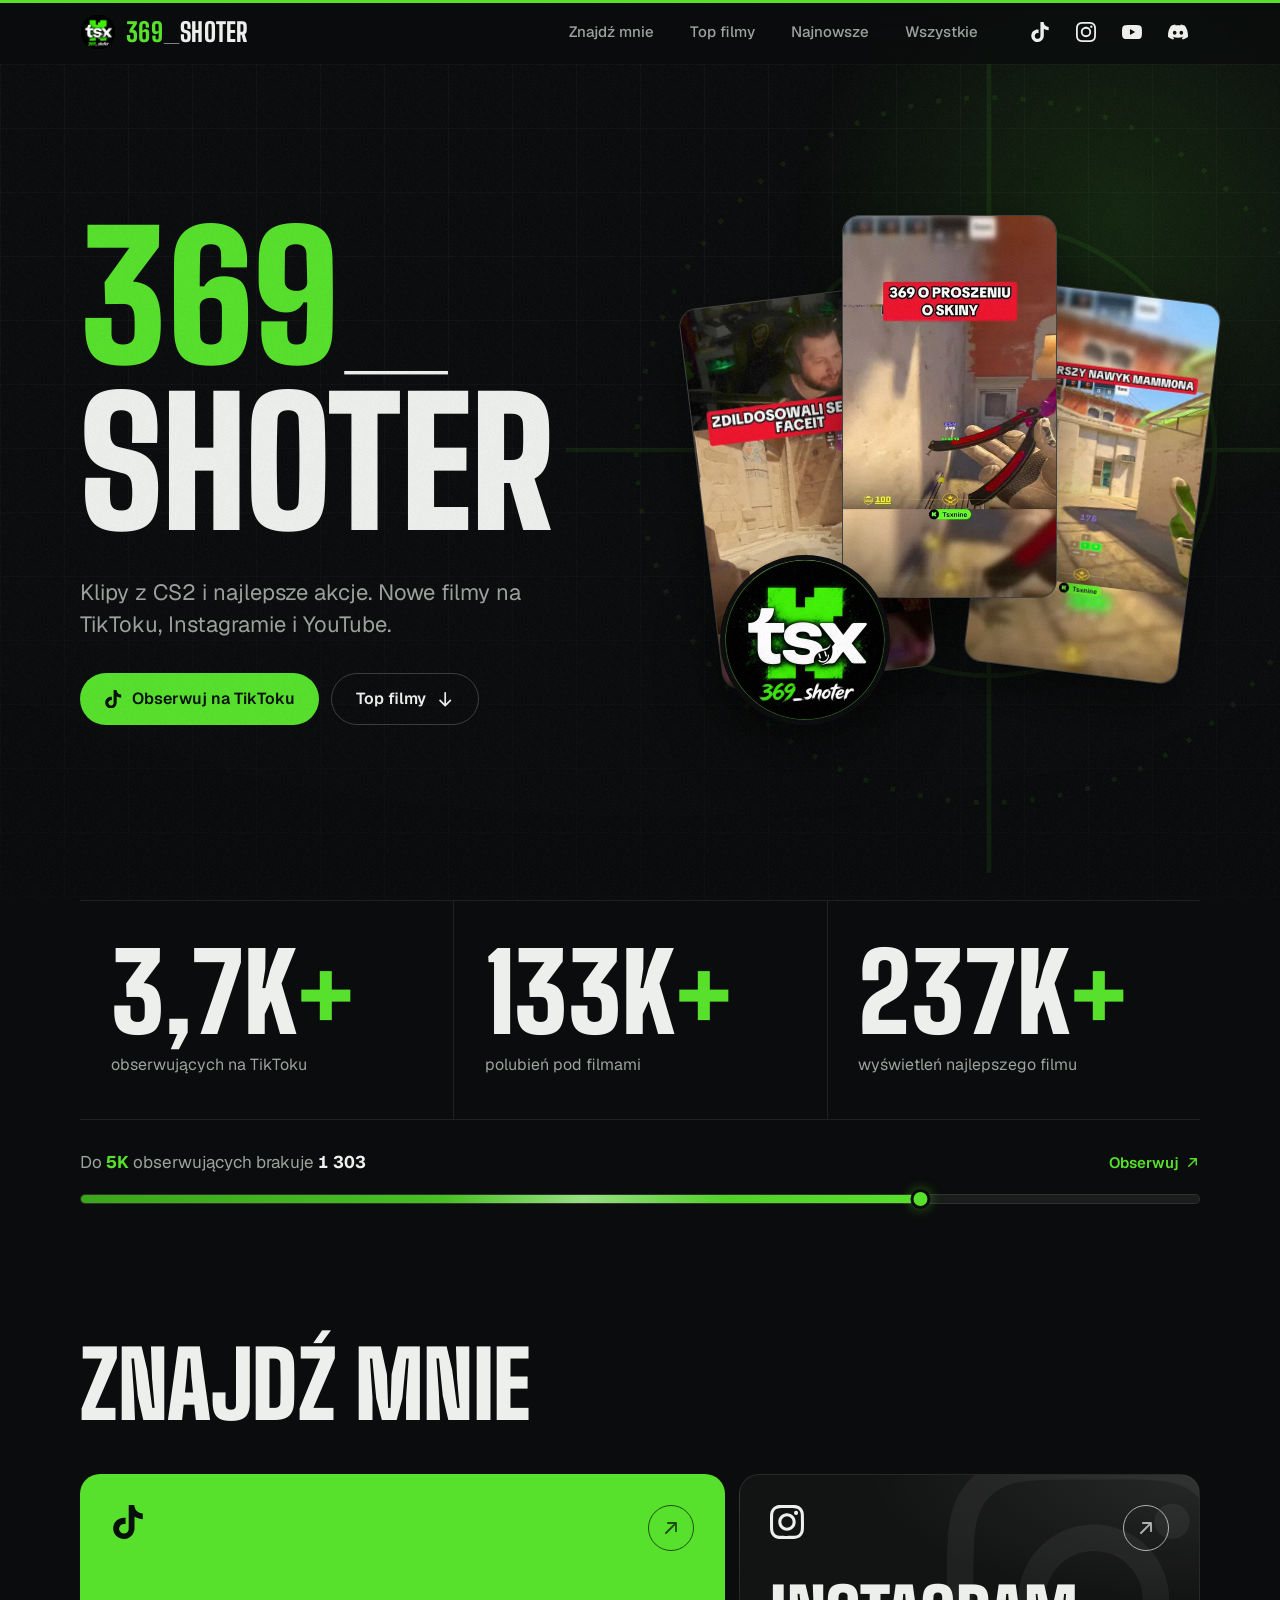
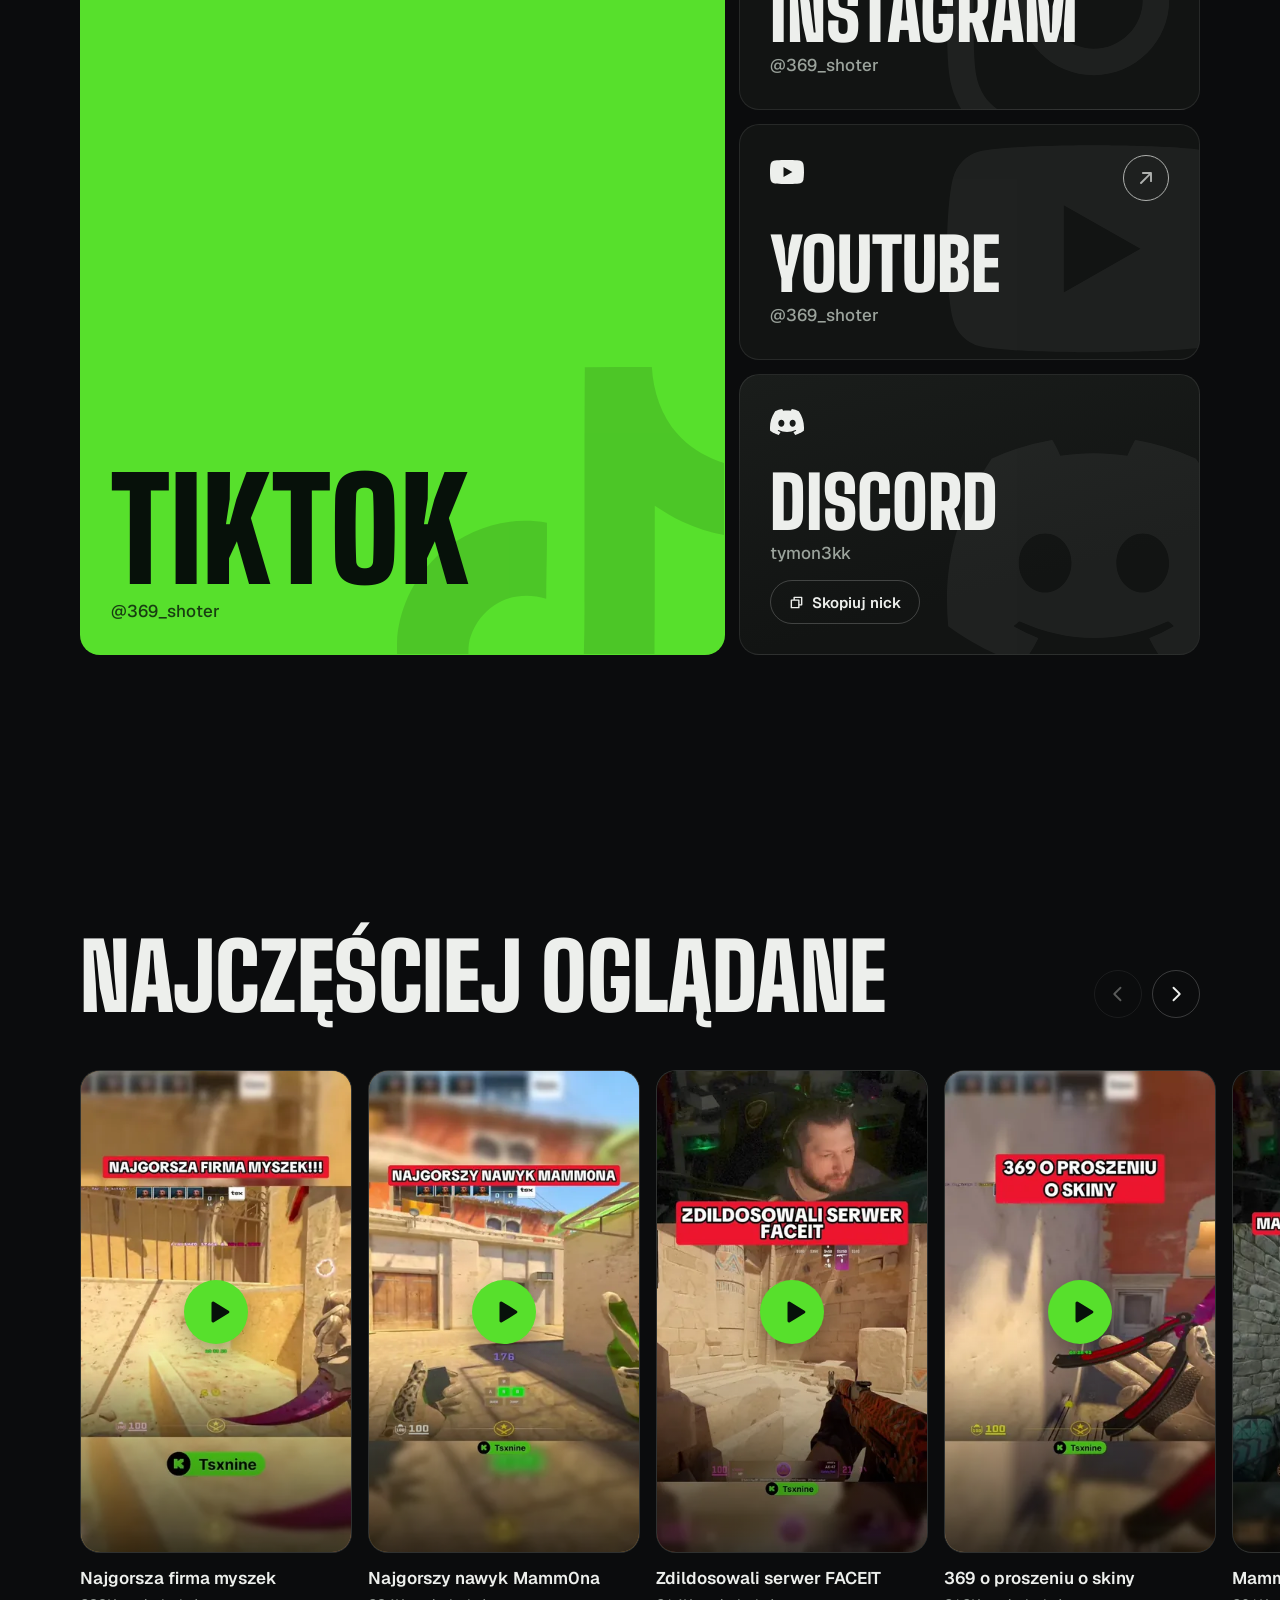
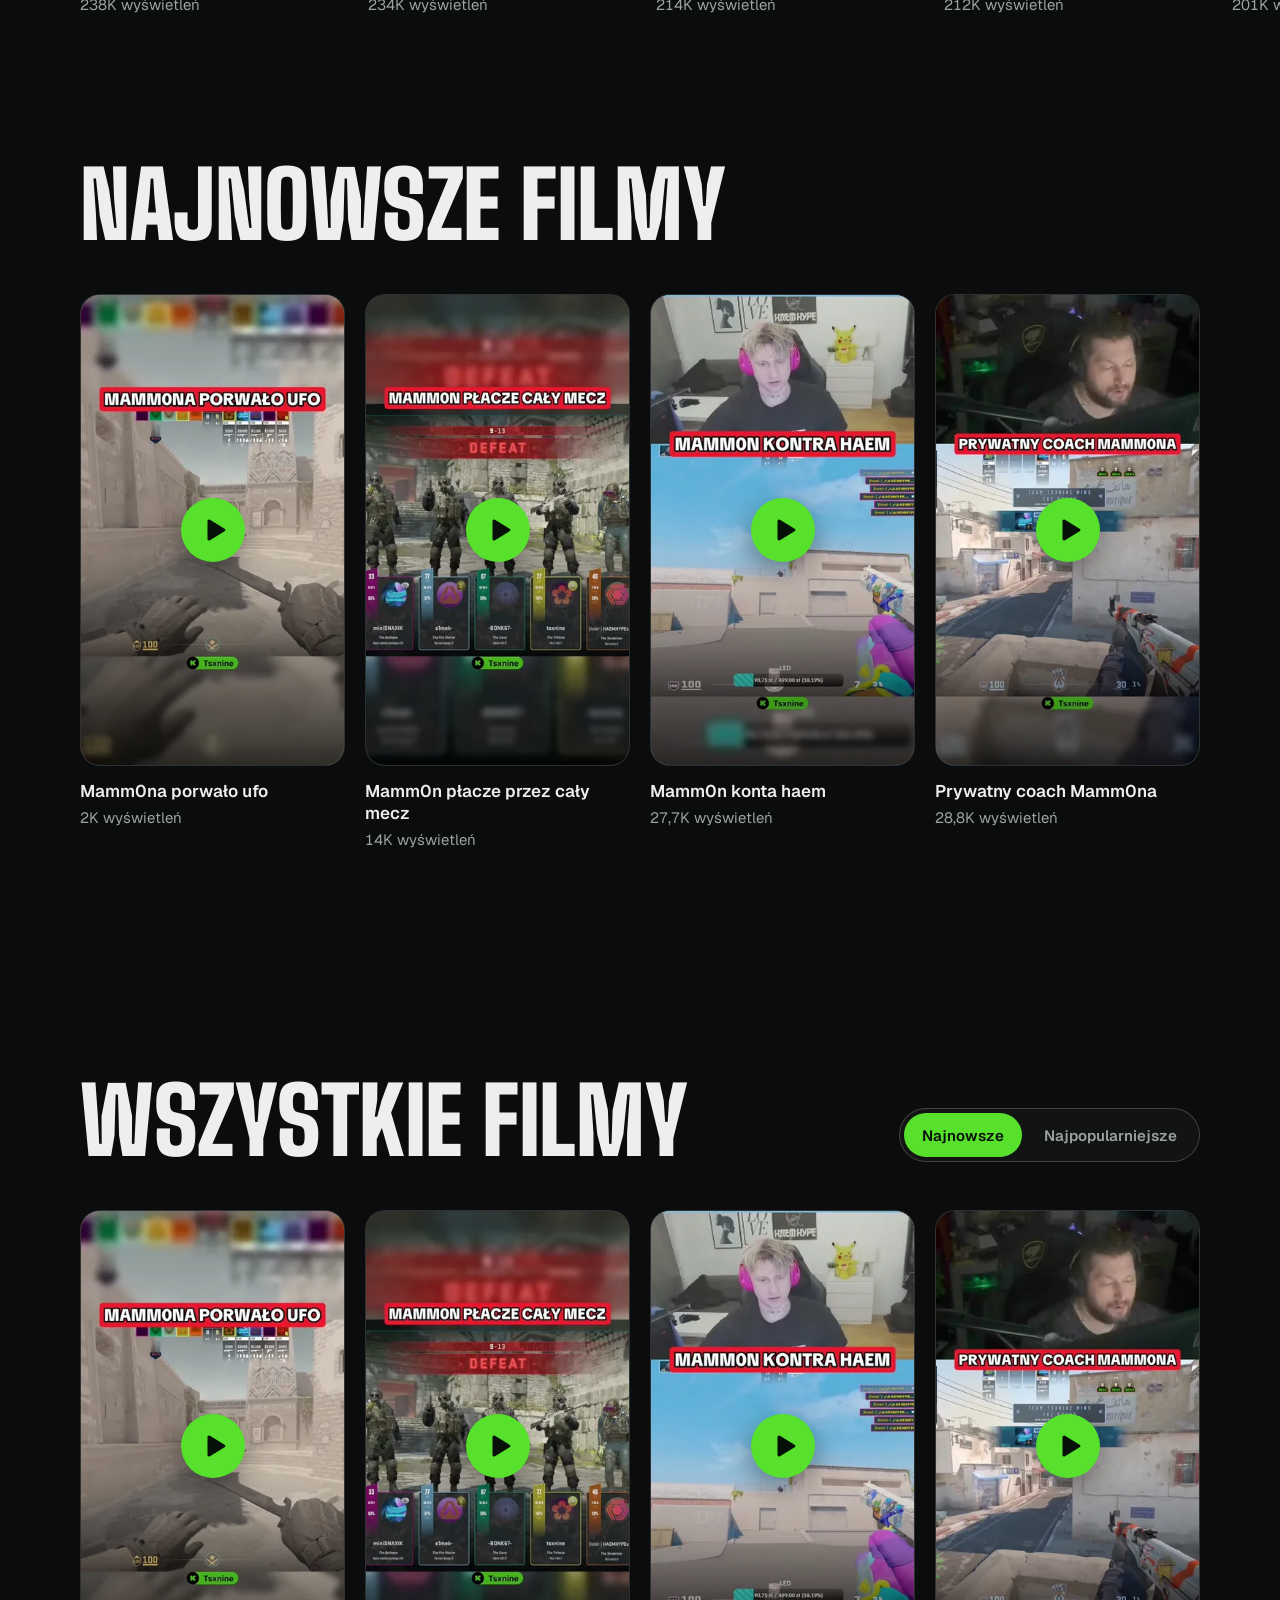
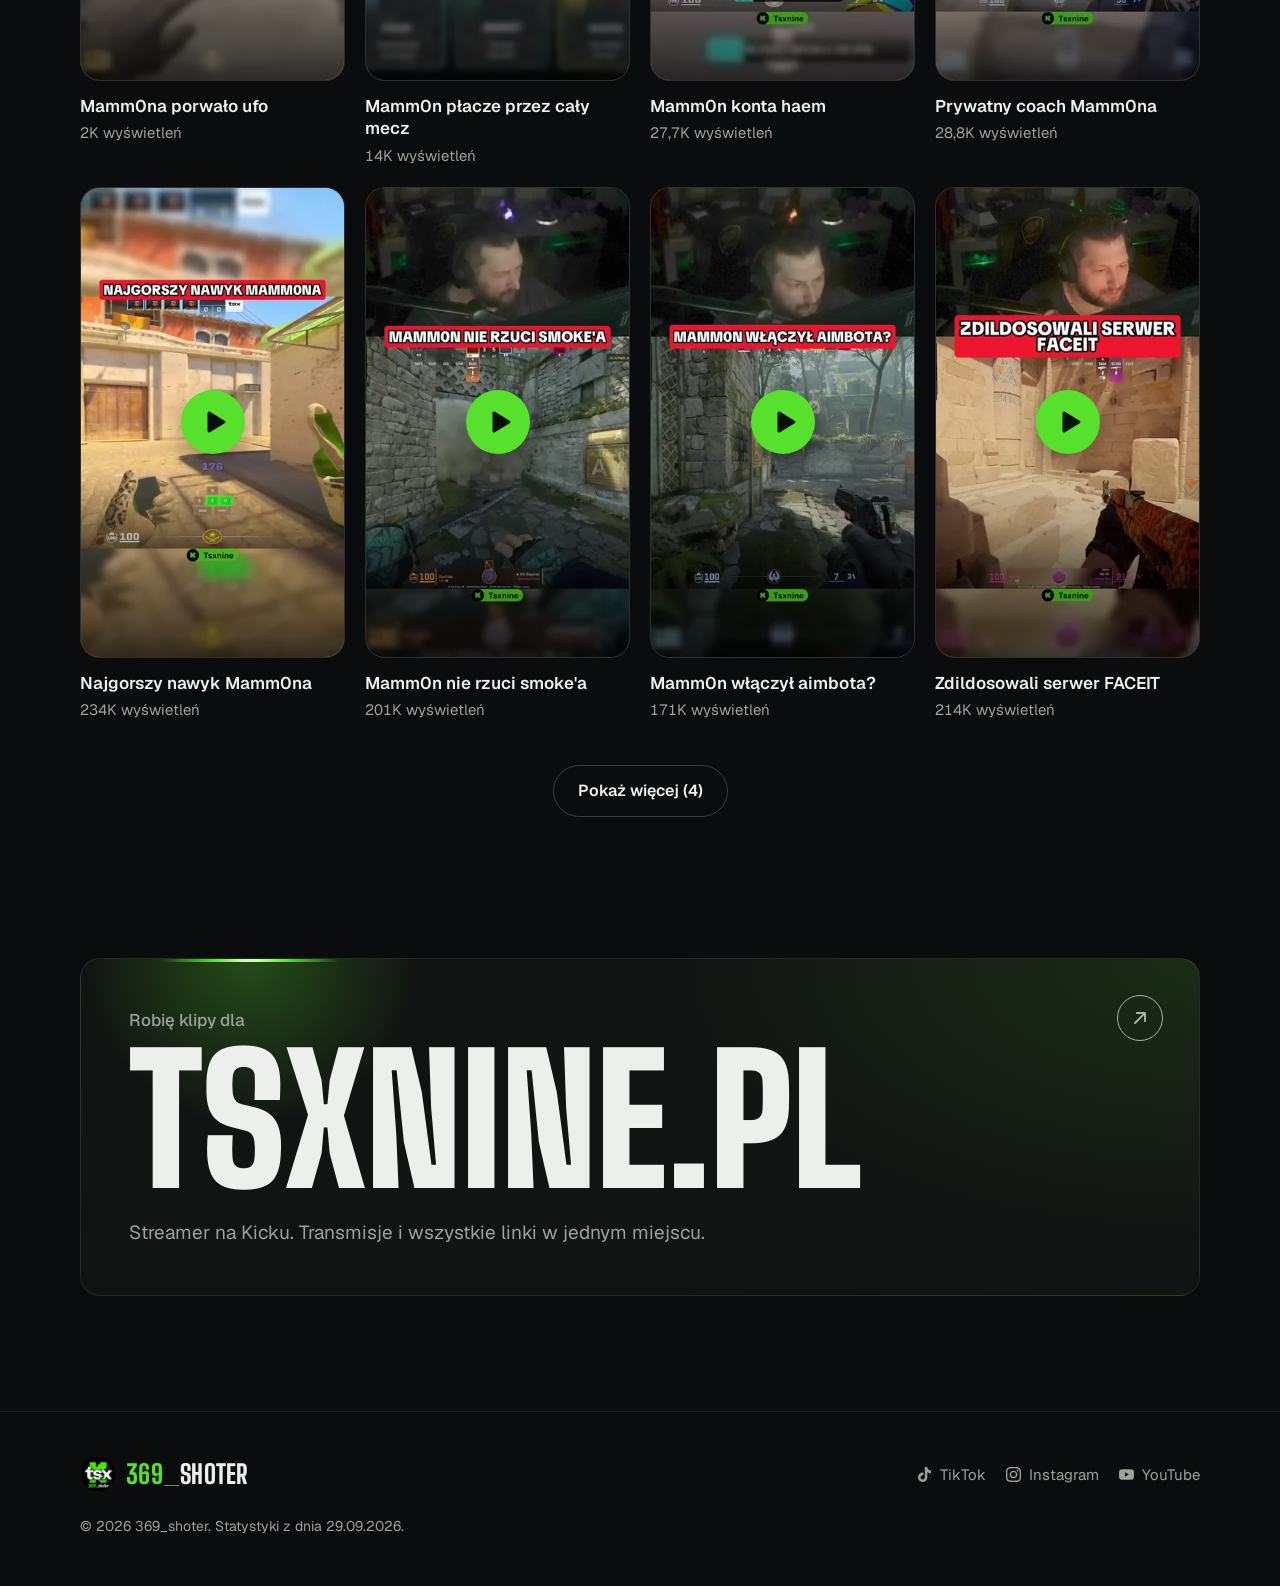
==== index.html @ b7fa922a "Revert "Revert the All videos section, the whole-card hero hover and the clickable Discord tile" Thi" ====
<!doctype html>
<html lang="pl">
<head>
  <meta charset="utf-8">
  <meta name="viewport" content="width=device-width, initial-scale=1, viewport-fit=cover">
  <title>369_shoter | Klipy z CS2, TikTok, Instagram, YouTube, Discord</title>
  <meta name="description" content="Klipy z CS2 i najlepsze akcje. Obserwuj 369_shoter na TikToku, Instagramie i YouTube, dołącz na Discordzie i zobacz najpopularniejsze filmy.">
  <meta name="theme-color" content="#0b0c0d">

  <!-- Ikony: /favicon.ico (16/32/48 px) w glownym katalogu, PNG 48 i 96 px (Google wymaga wielokrotnosci 48 px) -->
  <link rel="icon" href="/favicon.ico" sizes="48x48">
  <link rel="icon" type="image/png" href="/assets/favicon-96.png" sizes="96x96">
  <link rel="icon" type="image/png" href="/assets/favicon.png" sizes="48x48">
  <link rel="apple-touch-icon" href="assets/apple-touch-icon.png">

  <!-- Podglad linku (Discord, Messenger, Instagram DM). Adres obrazka musi byc pelny.
       Jesli zmienisz adres strony, zmien go tez tutaj i w og:url. -->
  <meta property="og:type" content="website">
  <meta property="og:locale" content="pl_PL">
  <meta property="og:site_name" content="369_shoter">
  <meta property="og:title" content="369_shoter | Klipy z CS2">
  <meta property="og:description" content="TikTok, Instagram, YouTube, Discord i najpopularniejsze filmy w jednym miejscu.">
  <meta property="og:url" content="https://tymonekk.github.io/">
  <meta property="og:image" content="https://tymonekk.github.io/assets/og.jpg">
  <meta property="og:image:width" content="1200">
  <meta property="og:image:height" content="630">
  <meta property="og:image:type" content="image/jpeg">
  <meta property="og:image:alt" content="369_shoter: klipy z CS2, okładki najlepszych filmów i logo">
  <meta name="twitter:card" content="summary_large_image">
  <meta name="twitter:title" content="369_shoter | Klipy z CS2">
  <meta name="twitter:description" content="TikTok, Instagram, YouTube, Discord i najpopularniejsze filmy w jednym miejscu.">
  <meta name="twitter:image" content="https://tymonekk.github.io/assets/og.jpg">
  <link rel="canonical" href="https://tymonekk.github.io/">
  <meta name="google-site-verification" content="fS7ynN_CwBSaURUG7IqNypu272OeQsYLBxunyIMdzog" />
  <link rel="manifest" href="site.webmanifest">

  <!-- Nazwa strony dla Google (zamiast nazwy hostingu "GitHub" w wynikach wyszukiwania) -->
  <meta name="application-name" content="369_shoter">
  <script type="application/ld+json">
  {
    "@context": "https://schema.org",
    "@type": "WebSite",
    "name": "369_shoter",
    "alternateName": ["369 shoter", "369shoter", "369_shoter klipy CS2"],
    "url": "https://tymonekk.github.io/"
  }
  </script>

  <!-- Dane strukturalne: mowia Google, kim jest autor strony i gdzie ma inne konta -->
  <script type="application/ld+json">
  {
    "@context": "https://schema.org",
    "@type": "ProfilePage",
    "mainEntity": {
      "@type": "Person",
      "name": "369_shoter",
      "alternateName": "369 shoter",
      "url": "https://tymonekk.github.io/",
      "image": "https://tymonekk.github.io/assets/avatar.webp",
      "description": "Klipy z CS2 i najlepsze akcje.",
      "sameAs": [
        "https://www.tiktok.com/@369_shoter",
        "https://www.instagram.com/369_shoter/",
        "https://www.youtube.com/@369_shoter"
      ]
    }
  }
  </script>

  <!-- Dane o filmach dla Google (schema.org VideoObject). Znacznik ponizej podmienia przy publikacji scripts/inject_seo.py -->
  <!--VIDEO_LD-->

  <!-- Worker z danymi z TikToka na zywo (js/config.js -> liveApi): polaczenie nawiazujemy z wyprzedzeniem -->
  <link rel="preconnect" href="https://369-panel.369shoter.workers.dev">
  <link rel="preload" href="assets/fonts/bsd-latin.woff2" as="font" type="font/woff2" crossorigin>
  <link rel="preload" href="assets/fonts/geist-latin.woff2" as="font" type="font/woff2" crossorigin>
  <!-- Numer wersji w adresach plikow (v=dev) workflow podmienia przy publikacji na znacznik czasu,
       dzieki czemu przegladarki nie trzymaja starych plikow po zmianach. -->
  <link rel="stylesheet" href="css/style.css?v=dev">
  <!-- Klasa "js" wlacza animacje wjazdu (sekcje startuja niewidoczne). Gdyby main.js sie nie uruchomil
       (np. w bardzo starej przegladarce w aplikacji), po 5 s zdejmujemy ja, zeby cala tresc byla widoczna. -->
  <script>document.documentElement.classList.add("js","intro-on");setTimeout(function(){if(!window.__app)document.documentElement.classList.remove("js")},5000)</script>
</head>
<body>
  <!-- Ekran wczytywania: logo z pierscieniem, potem odslonieta strona. Trwa min. ok. 1,5 s i konczy sie po zaladowaniu strony;
       najdluzej 4,5 s (zabezpieczenie), stuniecie pomija. Style: "Ekran wczytywania" w css/style.css. -->
  <div class="intro" id="intro" aria-hidden="true">
    <div class="intro-logo">
      <svg class="intro-ring" viewBox="0 0 160 160" focusable="false"><circle cx="80" cy="80" r="74" pathLength="100"/></svg>
      <img src="assets/avatar.webp" alt="" width="116" height="116" fetchpriority="high" decoding="async">
    </div>
  </div>
  <script>
    (function () {
      var root = document.documentElement, t0 = Date.now(), over = false;
      function finish() { if (over) return; over = true; root.classList.remove("intro-on"); root.classList.add("intro-done"); }
      function ready() { setTimeout(finish, Math.max(0, 1500 - (Date.now() - t0))); }
      if (document.readyState === "complete") ready(); else addEventListener("load", ready);
      setTimeout(finish, 4500);
      document.getElementById("intro").addEventListener("click", finish);
    })();
  </script>

  <a class="skip" href="#main">Przejdź do treści</a>

<svg xmlns="http://www.w3.org/2000/svg" width="0" height="0" style="position:absolute" aria-hidden="true" focusable="false">
  <!-- Ikony: marki z Simple Icons (CC0), reszta z Phosphor Icons (MIT) -->
  <symbol id="i-tiktok" viewBox="0 0 24 24"><path d="M12.525.02c1.31-.02 2.61-.01 3.91-.02.08 1.53.63 3.09 1.75 4.17 1.12 1.11 2.7 1.62 4.24 1.79v4.03c-1.44-.05-2.89-.35-4.2-.97-.57-.26-1.1-.59-1.62-.93-.01 2.92.01 5.84-.02 8.75-.08 1.4-.54 2.79-1.35 3.94-1.31 1.92-3.58 3.17-5.91 3.21-1.43.08-2.86-.31-4.08-1.03-2.02-1.19-3.44-3.37-3.65-5.71-.02-.5-.03-1-.01-1.49.18-1.9 1.12-3.72 2.58-4.96 1.66-1.44 3.98-2.13 6.15-1.72.02 1.48-.04 2.96-.04 4.44-.99-.32-2.15-.23-3.02.37-.63.41-1.11 1.04-1.36 1.75-.21.51-.15 1.07-.14 1.61.24 1.64 1.82 3.02 3.5 2.87 1.12-.01 2.19-.66 2.77-1.61.19-.33.4-.67.41-1.06.1-1.79.06-3.57.07-5.36.01-4.03-.01-8.05.02-12.07z"/></symbol>
  <symbol id="i-instagram" viewBox="0 0 24 24"><path d="M7.0301.084c-1.2768.0602-2.1487.264-2.911.5634-.7888.3075-1.4575.72-2.1228 1.3877-.6652.6677-1.075 1.3368-1.3802 2.127-.2954.7638-.4956 1.6365-.552 2.914-.0564 1.2775-.0689 1.6882-.0626 4.947.0062 3.2586.0206 3.6671.0825 4.9473.061 1.2765.264 2.1482.5635 2.9107.308.7889.72 1.4573 1.388 2.1228.6679.6655 1.3365 1.0743 2.1285 1.38.7632.295 1.6361.4961 2.9134.552 1.2773.056 1.6884.069 4.9462.0627 3.2578-.0062 3.668-.0207 4.9478-.0814 1.28-.0607 2.147-.2652 2.9098-.5633.7889-.3086 1.4578-.72 2.1228-1.3881.665-.6682 1.0745-1.3378 1.3795-2.1284.2957-.7632.4966-1.636.552-2.9124.056-1.2809.0692-1.6898.063-4.948-.0063-3.2583-.021-3.6668-.0817-4.9465-.0607-1.2797-.264-2.1487-.5633-2.9117-.3084-.7889-.72-1.4568-1.3876-2.1228C21.2982 1.33 20.628.9208 19.8378.6165 19.074.321 18.2017.1197 16.9244.0645 15.6471.0093 15.236-.005 11.977.0014 8.718.0076 8.31.0215 7.0301.0839m.1402 21.6932c-1.17-.0509-1.8053-.2453-2.2287-.408-.5606-.216-.96-.4771-1.3819-.895-.422-.4178-.6811-.8186-.9-1.378-.1644-.4234-.3624-1.058-.4171-2.228-.0595-1.2645-.072-1.6442-.079-4.848-.007-3.2037.0053-3.583.0607-4.848.05-1.169.2456-1.805.408-2.2282.216-.5613.4762-.96.895-1.3816.4188-.4217.8184-.6814 1.3783-.9003.423-.1651 1.0575-.3614 2.227-.4171 1.2655-.06 1.6447-.072 4.848-.079 3.2033-.007 3.5835.005 4.8495.0608 1.169.0508 1.8053.2445 2.228.408.5608.216.96.4754 1.3816.895.4217.4194.6816.8176.9005 1.3787.1653.4217.3617 1.056.4169 2.2263.0602 1.2655.0739 1.645.0796 4.848.0058 3.203-.0055 3.5834-.061 4.848-.051 1.17-.245 1.8055-.408 2.2294-.216.5604-.4763.96-.8954 1.3814-.419.4215-.8181.6811-1.3783.9-.4224.1649-1.0577.3617-2.2262.4174-1.2656.0595-1.6448.072-4.8493.079-3.2045.007-3.5825-.006-4.848-.0608M16.953 5.5864A1.44 1.44 0 1 0 18.39 4.144a1.44 1.44 0 0 0-1.437 1.4424M5.8385 12.012c.0067 3.4032 2.7706 6.1557 6.173 6.1493 3.4026-.0065 6.157-2.7701 6.1506-6.1733-.0065-3.4032-2.771-6.1565-6.174-6.1498-3.403.0067-6.156 2.771-6.1496 6.1738M8 12.0077a4 4 0 1 1 4.008 3.9921A3.9996 3.9996 0 0 1 8 12.0077"/></symbol>
  <symbol id="i-discord" viewBox="0 0 24 24"><path d="M20.317 4.3698a19.7913 19.7913 0 00-4.8851-1.5152.0741.0741 0 00-.0785.0371c-.211.3753-.4447.8648-.6083 1.2495-1.8447-.2762-3.68-.2762-5.4868 0-.1636-.3933-.4058-.8742-.6177-1.2495a.077.077 0 00-.0785-.037 19.7363 19.7363 0 00-4.8852 1.515.0699.0699 0 00-.0321.0277C.5334 9.0458-.319 13.5799.0992 18.0578a.0824.0824 0 00.0312.0561c2.0528 1.5076 4.0413 2.4228 5.9929 3.0294a.0777.0777 0 00.0842-.0276c.4616-.6304.8731-1.2952 1.226-1.9942a.076.076 0 00-.0416-.1057c-.6528-.2476-1.2743-.5495-1.8722-.8923a.077.077 0 01-.0076-.1277c.1258-.0943.2517-.1923.3718-.2914a.0743.0743 0 01.0776-.0105c3.9278 1.7933 8.18 1.7933 12.0614 0a.0739.0739 0 01.0785.0095c.1202.099.246.1981.3728.2924a.077.077 0 01-.0066.1276 12.2986 12.2986 0 01-1.873.8914.0766.0766 0 00-.0407.1067c.3604.698.7719 1.3628 1.225 1.9932a.076.076 0 00.0842.0286c1.961-.6067 3.9495-1.5219 6.0023-3.0294a.077.077 0 00.0313-.0552c.5004-5.177-.8382-9.6739-3.5485-13.6604a.061.061 0 00-.0312-.0286zM8.02 15.3312c-1.1825 0-2.1569-1.0857-2.1569-2.419 0-1.3332.9555-2.4189 2.157-2.4189 1.2108 0 2.1757 1.0952 2.1568 2.419 0 1.3332-.9555 2.4189-2.1569 2.4189zm7.9748 0c-1.1825 0-2.1569-1.0857-2.1569-2.419 0-1.3332.9554-2.4189 2.1569-2.4189 1.2108 0 2.1757 1.0952 2.1568 2.419 0 1.3332-.946 2.4189-2.1568 2.4189Z"/></symbol>
  <symbol id="i-youtube" viewBox="0 0 24 24"><path d="M23.498 6.186a3.016 3.016 0 0 0-2.122-2.136C19.505 3.545 12 3.545 12 3.545s-7.505 0-9.377.505A3.017 3.017 0 0 0 .502 6.186C0 8.07 0 12 0 12s0 3.93.502 5.814a3.016 3.016 0 0 0 2.122 2.136c1.871.505 9.376.505 9.376.505s7.505 0 9.377-.505a3.015 3.015 0 0 0 2.122-2.136C24 15.93 24 12 24 12s0-3.93-.502-5.814zM9.545 15.568V8.432L15.818 12l-6.273 3.568z"/></symbol>
  <symbol id="i-arrow-up-right" viewBox="0 0 256 256"><path d="M204,64V168a12,12,0,0,1-24,0V93L72.49,200.49a12,12,0,0,1-17-17L163,76H88a12,12,0,0,1,0-24H192A12,12,0,0,1,204,64Z"/></symbol>
  <symbol id="i-arrow-down" viewBox="0 0 256 256"><path d="M208.49,152.49l-72,72a12,12,0,0,1-17,0l-72-72a12,12,0,0,1,17-17L116,187V40a12,12,0,0,1,24,0V187l51.51-51.52a12,12,0,0,1,17,17Z"/></symbol>
  <symbol id="i-copy" viewBox="0 0 256 256"><path d="M216,28H88A12,12,0,0,0,76,40V76H40A12,12,0,0,0,28,88V216a12,12,0,0,0,12,12H168a12,12,0,0,0,12-12V180h36a12,12,0,0,0,12-12V40A12,12,0,0,0,216,28ZM156,204H52V100H156Zm48-48H180V88a12,12,0,0,0-12-12H100V52H204Z"/></symbol>
  <symbol id="i-caret-left" viewBox="0 0 256 256"><path d="M168.49,199.51a12,12,0,0,1-17,17l-80-80a12,12,0,0,1,0-17l80-80a12,12,0,0,1,17,17L97,128Z"/></symbol>
  <symbol id="i-caret-right" viewBox="0 0 256 256"><path d="M184.49,136.49l-80,80a12,12,0,0,1-17-17L159,128,87.51,56.49a12,12,0,1,1,17-17l80,80A12,12,0,0,1,184.49,136.49Z"/></symbol>
  <symbol id="i-envelope-simple" viewBox="0 0 256 256"><path d="M224,44H32A12,12,0,0,0,20,56V192a20,20,0,0,0,20,20H216a20,20,0,0,0,20-20V56A12,12,0,0,0,224,44ZM193.15,68,128,127.72,62.85,68ZM44,188V83.28l75.89,69.57a12,12,0,0,0,16.22,0L212,83.28V188Z"/></symbol>
  <symbol id="i-x" viewBox="0 0 256 256"><path d="M208.49,191.51a12,12,0,0,1-17,17L128,145,64.49,208.49a12,12,0,0,1-17-17L111,128,47.51,64.49a12,12,0,0,1,17-17L128,111l63.51-63.52a12,12,0,0,1,17,17L145,128Z"/></symbol>
  <symbol id="i-pause" viewBox="0 0 256 256"><path d="M216,48V208a16,16,0,0,1-16,16H160a16,16,0,0,1-16-16V48a16,16,0,0,1,16-16h40A16,16,0,0,1,216,48ZM96,32H56A16,16,0,0,0,40,48V208a16,16,0,0,0,16,16H96a16,16,0,0,0,16-16V48A16,16,0,0,0,96,32Z"/></symbol>
  <symbol id="i-play" viewBox="0 0 256 256"><path d="M240,128a15.74,15.74,0,0,1-7.6,13.51L88.32,229.65a16,16,0,0,1-16.2.3A15.86,15.86,0,0,1,64,216.13V39.87a15.86,15.86,0,0,1,8.12-13.82,16,16,0,0,1,16.2.3L232.4,114.49A15.74,15.74,0,0,1,240,128Z"/></symbol>
</svg>

  <div id="sentinel" aria-hidden="true"></div>
  <div class="progress" aria-hidden="true"></div>

  <header class="site-header" id="top">
    <div class="wrap header-inner">
      <a class="brand" href="#top" aria-label="369_shoter, początek strony">
        <img class="brand-avatar" src="assets/avatar.webp" alt="" width="36" height="36">
        <span class="brand-name"><span class="hl">369</span>_shoter</span>
      </a>

      <nav class="nav" aria-label="Główna nawigacja">
        <a href="#linki">Znajdź mnie</a>
        <a href="#filmy">Top filmy</a>
        <a href="#najnowsze">Najnowsze</a>
        <a href="#wszystkie" id="nav-all" hidden>Wszystkie</a>
      </nav>

      <div class="header-socials">
        <a class="icon-btn" data-link="tiktok" href="https://www.tiktok.com/@369_shoter" target="_blank" rel="noopener" aria-label="TikTok"><svg class="icon"><use href="#i-tiktok"/></svg></a>
        <a class="icon-btn" data-link="instagram" href="https://www.instagram.com/369_shoter/" target="_blank" rel="noopener" aria-label="Instagram"><svg class="icon"><use href="#i-instagram"/></svg></a>
        <a class="icon-btn" data-link="youtube" href="https://www.youtube.com/@369_shoter" target="_blank" rel="noopener" aria-label="YouTube"><svg class="icon"><use href="#i-youtube"/></svg></a>
        <a class="icon-btn" data-link="discord" href="#linki" aria-label="Discord"><svg class="icon"><use href="#i-discord"/></svg></a>
      </div>
    </div>
  </header>

  <main id="main">
    <section class="hero">
      <div class="wrap hero-grid">
        <div class="hero-copy">
          <h1 class="hero-title"><span class="ht-line"><span class="ht-in"><span class="hl">369</span><span class="caret">_</span></span></span><span class="ht-line"><span class="ht-in">shoter</span></span></h1>
          <p class="hero-sub">Klipy z CS2 i najlepsze akcje. Nowe filmy na TikToku, Instagramie i YouTube.</p>
          <div class="hero-cta">
            <a class="btn btn-primary" data-link="tiktok" href="https://www.tiktok.com/@369_shoter" target="_blank" rel="noopener">
              <svg class="icon"><use href="#i-tiktok"/></svg>Obserwuj na TikToku
            </a>
            <a class="btn btn-ghost" href="#filmy">Top filmy<svg class="icon"><use href="#i-arrow-down"/></svg></a>
          </div>
        </div>

        <div class="hero-visual" aria-hidden="true">
          <div class="shot shot-a" style="--i:1"><img src="assets/covers/7671803781754965281.webp" alt="" width="360" height="640"></div>
          <div class="shot shot-b" style="--i:0"><img src="assets/covers/7690351493794237728.webp" alt="" width="360" height="640"></div>
          <div class="shot shot-c" style="--i:2"><img src="assets/covers/7683144346140445985.webp" alt="" width="360" height="640"></div>
          <img class="hero-avatar" src="assets/avatar.webp" alt="" width="320" height="320">
        </div>
      </div>
    </section>

    <section class="stats" aria-label="Statystyki konta">
      <div class="wrap">
        <dl class="stats-grid" id="stats" data-reveal></dl>
        <!-- Pasek do kolejnego progu obserwujacych: wypelnia i pokazuje go js/main.js (config.js -> milestone) -->
        <div class="milestone" id="milestone" hidden data-reveal>
          <div class="milestone-head">
            <p class="milestone-text" id="milestone-text"></p>
            <a class="milestone-cta" id="milestone-cta" data-link="tiktok" href="https://www.tiktok.com/@369_shoter" target="_blank" rel="noopener">Obserwuj<svg class="icon"><use href="#i-arrow-up-right"/></svg></a>
          </div>
          <div class="milestone-track">
            <div class="milestone-bar" id="milestone-bar" role="progressbar" aria-valuemin="0"><span class="milestone-fill"></span></div>
            <span class="milestone-tip" aria-hidden="true"></span>
          </div>
        </div>
      </div>
    </section>

    <section class="links section" id="linki">
      <div class="wrap">
        <h2 class="h2" data-reveal><span class="wipe">Znajdź mnie</span></h2>

        <div class="bento">
          <a class="tile tile-tiktok" data-link="tiktok" href="https://www.tiktok.com/@369_shoter" target="_blank" rel="noopener" data-reveal>
            <svg class="tile-mark" aria-hidden="true"><use href="#i-tiktok"/></svg>
            <span class="tile-top">
              <svg class="icon tile-icon" aria-hidden="true"><use href="#i-tiktok"/></svg>
              <span class="tile-arrow"><svg class="icon" aria-hidden="true"><use href="#i-arrow-up-right"/></svg></span>
            </span>
            <span class="tile-body">
              <span class="tile-name">TikTok</span>
              <span class="tile-handle" data-handle="tiktok">@369_shoter</span>
            </span>
          </a>

          <a class="tile tile-ig" data-link="instagram" href="https://www.instagram.com/369_shoter/" target="_blank" rel="noopener" data-reveal style="--d:.08s">
            <svg class="tile-mark" aria-hidden="true"><use href="#i-instagram"/></svg>
            <span class="tile-top">
              <svg class="icon tile-icon" aria-hidden="true"><use href="#i-instagram"/></svg>
              <span class="tile-arrow"><svg class="icon" aria-hidden="true"><use href="#i-arrow-up-right"/></svg></span>
            </span>
            <span class="tile-body">
              <span class="tile-name">Instagram</span>
              <span class="tile-handle" data-handle="instagram">@369_shoter</span>
            </span>
          </a>

          <a class="tile tile-yt" data-link="youtube" href="https://www.youtube.com/@369_shoter" target="_blank" rel="noopener" data-reveal style="--d:.16s">
            <svg class="tile-mark" aria-hidden="true"><use href="#i-youtube"/></svg>
            <span class="tile-top">
              <svg class="icon tile-icon" aria-hidden="true"><use href="#i-youtube"/></svg>
              <span class="tile-arrow"><svg class="icon" aria-hidden="true"><use href="#i-arrow-up-right"/></svg></span>
            </span>
            <span class="tile-body">
              <span class="tile-name">YouTube</span>
              <span class="tile-handle" data-handle="youtube">@369_shoter</span>
            </span>
          </a>

          <div class="tile tile-discord" id="discord" data-reveal style="--d:.24s">
            <svg class="tile-mark" aria-hidden="true"><use href="#i-discord"/></svg>
            <span class="tile-top">
              <svg class="icon tile-icon" aria-hidden="true"><use href="#i-discord"/></svg>
              <span class="tile-arrow" id="discord-arrow" hidden><svg class="icon" aria-hidden="true"><use href="#i-arrow-up-right"/></svg></span>
            </span>
            <span class="tile-body">
              <span class="tile-name">Discord</span>
              <span class="tile-handle" id="discord-handle"></span>
              <span class="tile-online" id="discord-online" hidden></span>
              <button class="copy" id="discord-copy" type="button">
                <svg class="icon" aria-hidden="true"><use href="#i-copy"/></svg>
                <span id="discord-copy-label">Skopiuj nick</span>
              </button>
            </span>
            <a class="tile-hit" id="discord-hit" data-link="discord" href="#discord" target="_blank" rel="noopener" aria-label="Dołącz do serwera Discord" hidden></a>
          </div>
        </div>
      </div>
    </section>

    <section class="videos section" id="filmy">
      <div class="wrap section-head">
        <h2 class="h2" data-reveal><span class="wipe">Najczęściej oglądane</span></h2>
        <div class="carousel-controls" data-reveal>
          <button class="icon-btn icon-btn-lg" id="prev" type="button" aria-label="Poprzednie filmy"><svg class="icon"><use href="#i-caret-left"/></svg></button>
          <button class="icon-btn icon-btn-lg" id="next" type="button" aria-label="Następne filmy"><svg class="icon"><use href="#i-caret-right"/></svg></button>
        </div>
      </div>
      <div class="track" id="track" tabindex="0" role="region" aria-label="Lista najpopularniejszych filmów"></div>
    </section>

    <section class="latest section" id="najnowsze">
      <div class="wrap">
        <h2 class="h2" data-reveal><span class="wipe">Najnowsze filmy</span></h2>
        <div class="latest-grid" id="latest-grid"></div>
      </div>
    </section>

    <!-- Wszystkie znane filmy z przelacznikiem kolejnosci. Pokazuje i wypelnia ja js/main.js (chowa sie, gdy jest malo filmow). -->
    <section class="all section" id="wszystkie" hidden>
      <div class="wrap">
        <div class="all-head">
          <h2 class="h2" data-reveal><span class="wipe">Wszystkie filmy</span></h2>
          <div class="seg" role="group" aria-label="Kolejność filmów">
            <button class="seg-btn" type="button" data-sort="new" aria-pressed="true">Najnowsze</button>
            <button class="seg-btn" type="button" data-sort="top" aria-pressed="false">Najpopularniejsze</button>
          </div>
        </div>
        <div class="all-grid" id="all-grid"></div>
        <div class="all-more"><button class="btn btn-ghost" id="all-more" type="button" hidden>Pokaż więcej</button></div>
      </div>
    </section>

    <section class="partner section" id="tsxnine">
      <div class="wrap">
        <a class="partner-link" id="partner-link" href="https://tsxnine.pl" target="_blank" rel="noopener" data-reveal>
          <span class="tile-arrow" aria-hidden="true"><svg class="icon"><use href="#i-arrow-up-right"/></svg></span>
          <span class="partner-label" id="partner-label">Robię klipy dla</span>
          <span class="partner-name" id="partner-name">tsxnine.pl</span>
          <span class="partner-note" id="partner-note">Streamer na Kicku. Transmisje i wszystkie linki w jednym miejscu.</span>
        </a>
      </div>
    </section>
  </main>

  <footer class="footer">
    <div class="wrap footer-inner">
      <a class="footer-brand" href="#top" aria-label="369_shoter, wróć na górę strony">
        <img class="brand-avatar" src="assets/avatar.webp" alt="" width="36" height="36" loading="lazy">
        <span class="brand-name"><span class="hl">369</span>_shoter</span>
      </a>
      <ul class="footer-links" id="footer-links"></ul>
      <p class="footer-note">&copy; <span id="year">2026</span> 369_shoter. <span id="updated"></span></p>
    </div>
  </footer>

  <dialog class="player" id="player" aria-label="Odtwarzacz filmu">
    <div class="player-stage" id="player-stage">
      <iframe id="player-frame" title="Film z TikToka" allow="autoplay; fullscreen; encrypted-media" referrerpolicy="strict-origin-when-cross-origin"></iframe>
      <div class="player-count" id="player-count" role="status" hidden></div>
      <div class="player-toast" id="player-toast" role="status"></div>
      <div class="player-hint" id="player-hint" aria-hidden="true"><svg class="icon"><use href="#i-caret-right"/></svg>Przesuń w górę: następny film</div>
      <div class="player-flash" id="player-flash" aria-hidden="true"><svg class="icon"><use id="player-flash-icon" href="#i-play"/></svg></div>
      <!-- Warstwa gestow tylko na dotyku: przesuniecie = kolejny film, stuniecie = pauza/play. Dolny pasek odtwarzacza zostaje wolny. -->
      <div class="player-swipe" id="player-swipe"></div>
      <div class="player-fallback" id="player-fallback" hidden>
        <p>Ten film nie chce się tutaj odtworzyć.</p>
        <a class="btn btn-primary btn-sm" id="player-fallback-link" href="#" target="_blank" rel="noopener">Obejrzyj na TikToku<svg class="icon"><use href="#i-arrow-up-right"/></svg></a>
      </div>
    </div>
    <div class="player-nav" id="player-nav" hidden>
      <button class="icon-btn icon-btn-lg" id="player-prev" type="button" aria-label="Poprzedni film"><svg class="icon"><use href="#i-caret-left"/></svg></button>
      <button class="icon-btn icon-btn-lg" id="player-next" type="button" aria-label="Następny film"><svg class="icon"><use href="#i-caret-right"/></svg></button>
    </div>
    <div class="player-bar">
      <div class="player-actions">
        <a class="btn btn-ghost btn-sm" id="player-link" href="#" target="_blank" rel="noopener">Otwórz w TikToku<svg class="icon"><use href="#i-arrow-up-right"/></svg></a>
        <button class="btn btn-ghost btn-sm" id="player-share" type="button" aria-label="Kopiuj link do filmu"><svg class="icon"><use href="#i-copy"/></svg><span class="share-label" id="player-share-label">Kopiuj link</span></button>
      </div>
      <button class="icon-btn icon-btn-lg" id="player-close" type="button" aria-label="Zamknij odtwarzacz"><svg class="icon"><use href="#i-x"/></svg></button>
    </div>
  </dialog>

  <script src="js/config.js?v=dev"></script>
  <script src="data/tiktok.js?v=dev"></script>
  <script src="data/admin.js?v=dev"></script>
  <script src="js/main.js?v=dev"></script>
</body>
</html>
---- css/style.css ----
/* 369_shoter - strona z linkami i filmami
   Kolory: czern + zielony z awatara. Jeden akcent na cala strone.
   Ksztalty: przyciski i chipy to pigulki (999px), kontenery maja promien 20px. */

/* ---------- Czcionki (hostowane u siebie, bez Google Fonts) ----------
   Pliki *-latin-ext to podzbior tylko z polskimi literami spoza podstawowego zestawu (ą ć ę ł ń ś ź ż i duze), ok. 4 KB zamiast
   ok. 16-29 KB. Inne znaki z rozszerzonej lacinicy (np. czeskie) zamienia czcionka zapasowa systemu. Podzbior powstal
   narzedziem fonttools (pyftsubset) z oryginalnych plikow z Google Fonts; wygladu polskich liter nie zmienia. */
@font-face {
  font-family: "Geist";
  src: url("../assets/fonts/geist-latin-ext.woff2") format("woff2");
  font-weight: 100 900; font-display: swap;
  unicode-range: U+0104-0107, U+0118-0119, U+0141-0144, U+015A-015B, U+0179-017C;
}
@font-face {
  font-family: "Geist";
  src: url("../assets/fonts/geist-latin.woff2") format("woff2");
  font-weight: 100 900; font-display: swap;
  unicode-range: U+0000-00FF, U+0131, U+0152-0153, U+02BB-02BC, U+02C6, U+02DA, U+02DC, U+0304, U+0308, U+0329, U+2000-206F, U+20AC, U+2122, U+2191, U+2193, U+2212, U+2215, U+FEFF, U+FFFD;
}
@font-face {
  font-family: "Big Shoulders Display";
  src: url("../assets/fonts/bsd-latin-ext.woff2") format("woff2");
  font-weight: 100 900; font-display: swap;
  unicode-range: U+0104-0107, U+0118-0119, U+0141-0144, U+015A-015B, U+0179-017C;
}
@font-face {
  font-family: "Big Shoulders Display";
  src: url("../assets/fonts/bsd-latin.woff2") format("woff2");
  font-weight: 100 900; font-display: swap;
  unicode-range: U+0000-00FF, U+0131, U+0152-0153, U+02BB-02BC, U+02C6, U+02DA, U+02DC, U+0304, U+0308, U+0329, U+2000-206F, U+20AC, U+2122, U+2191, U+2193, U+2212, U+2215, U+FEFF, U+FFFD;
}

/* ---------- Tokeny ---------- */
:root {
  color-scheme: dark;
  --bg: #0b0c0d;
  --bg-elev: #121413;
  --bg-elev-2: #1a1d1b;
  --line: rgb(255 255 255 / .09);
  --line-strong: rgb(255 255 255 / .2);
  --text: #edefec;
  --muted: #9ba39c;
  --accent: #57e02c;
  --accent-ink: #57e02c;   /* akcent uzywany jako kolor tekstu/obramowania */
  --on-accent: #07110a;    /* tekst na zielonym tle */
  --shadow: 0 24px 60px rgb(0 0 0 / .5);
  --tint: rgb(87 224 44 / .13);

  --r-card: 20px;
  --r-pill: 999px;
  --wrap: 1200px;
  --gutter: clamp(16px, 4vw, 40px);
  --header-h: 64px;
  --section-y: clamp(72px, 11vw, 148px);

  --z-header: 20;
  --z-progress: 25;
  --z-skip: 30;

  --font-display: "Big Shoulders Display", "Arial Narrow", Impact, sans-serif;
  --font-body: "Geist", ui-sans-serif, system-ui, -apple-system, "Segoe UI", Roboto, sans-serif;
  --ease: cubic-bezier(.16, 1, .3, 1);
}

/* ---------- Baza ---------- */
*, *::before, *::after { box-sizing: border-box; }
html { -webkit-text-size-adjust: 100%; scroll-behavior: smooth; scroll-padding-top: calc(var(--header-h) + 16px); -webkit-tap-highlight-color: rgb(87 224 44 / .16); }
a, button { touch-action: manipulation; }
/* Gdy otwarty jest odtwarzacz, tlo strony sie nie przewija (na telefonach palec latwo je przesuwa) */
html.modal-open, html.modal-open body { overflow: hidden; }
body {
  margin: 0;
  background: var(--bg);
  color: var(--text);
  font: 400 17px/1.55 var(--font-body);
  -webkit-font-smoothing: antialiased;
  text-rendering: optimizeLegibility;
}
img, svg { display: block; max-width: 100%; }
a { color: inherit; text-decoration: none; }
button { font: inherit; color: inherit; background: none; border: 0; padding: 0; cursor: pointer; }
h1, h2, h3, p, ul, dl, dd { margin: 0; }
ul { padding: 0; list-style: none; }
[hidden] { display: none !important; }

:focus-visible { outline: 2px solid var(--accent-ink); outline-offset: 3px; }

/* max(..., env(safe-area...)): w poziomie na telefonach z wycieciem tresc nie wchodzi pod notch */
.wrap { width: 100%; max-width: var(--wrap); margin-inline: auto; padding-inline: var(--gutter); padding-left: max(var(--gutter), env(safe-area-inset-left)); padding-right: max(var(--gutter), env(safe-area-inset-right)); }
.section { padding-block: var(--section-y); }
.hl { color: var(--accent-ink); }
.icon { width: 1em; height: 1em; fill: currentColor; flex: none; }

.skip {
  position: fixed; left: 16px; top: -60px; z-index: var(--z-skip);
  padding: 10px 16px; border-radius: var(--r-pill);
  background: var(--accent); color: var(--on-accent); font-weight: 600;
  transition: top .2s;
}
.skip:focus { top: 12px; }

#sentinel { position: absolute; top: 0; left: 0; width: 1px; height: 8px; pointer-events: none; }

.h2 {
  font: 900 clamp(44px, 8vw, 92px)/.88 var(--font-display);
  text-transform: uppercase;
  letter-spacing: -.005em;
}

/* ---------- Przyciski ---------- */
.btn {
  display: inline-flex; align-items: center; justify-content: center; gap: .6em;
  height: 52px; padding: 0 24px;
  border-radius: var(--r-pill);
  font: 600 16px/1 var(--font-body);
  white-space: nowrap;
  transition: transform .3s var(--ease), background-color .2s, border-color .2s, color .2s;
}
.btn .icon { font-size: 1.15em; }
.btn:active { transform: scale(.97); }
.btn-primary { background: var(--accent); color: var(--on-accent); }
@media (hover: hover) { .btn-primary:hover { transform: translateY(-2px); } }
.btn-ghost { border: 1px solid var(--line-strong); color: var(--text); }
@media (hover: hover) { .btn-ghost:hover { border-color: var(--accent-ink); color: var(--accent-ink); } }
.btn-sm { height: 44px; padding: 0 18px; font-size: 15px; }

.icon-btn {
  display: inline-grid; place-items: center;
  width: 44px; height: 44px; border-radius: var(--r-pill);
  font-size: 20px; color: var(--text);
  transition: background-color .2s, color .2s, transform .3s var(--ease), opacity .2s;
}
@media (hover: hover) { .icon-btn:hover { background: var(--bg-elev-2); color: var(--accent-ink); } }
.icon-btn:active { transform: scale(.94); }
.icon-btn-lg { width: 48px; height: 48px; border: 1px solid var(--line-strong); font-size: 20px; }
.icon-btn[disabled] { opacity: .35; pointer-events: none; }

/* ---------- Naglowek ---------- */
.site-header {
  position: fixed; inset: 0 0 auto 0; z-index: var(--z-header);
  height: var(--header-h);
  background: var(--bg); /* zapas dla przegladarek bez color-mix */
  background: color-mix(in srgb, var(--bg) 78%, transparent);
  -webkit-backdrop-filter: blur(14px) saturate(140%);
  backdrop-filter: blur(14px) saturate(140%);
  border-bottom: 1px solid transparent;
  transition: border-color .3s;
}
.site-header.is-stuck { border-bottom-color: var(--line); }
.header-inner { height: 100%; display: flex; align-items: center; gap: 24px; }

.brand, .footer-brand { display: inline-flex; align-items: center; gap: 10px; min-height: 44px; }
.brand-avatar { width: 36px; height: 36px; border-radius: 50%; }
.brand-name { font: 800 26px/1 var(--font-display); text-transform: uppercase; letter-spacing: .01em; }

.nav { display: none; margin-left: auto; gap: 4px; }
.nav a {
  padding: 10px 16px; border-radius: var(--r-pill);
  font-size: 15px; font-weight: 500; color: var(--muted);
  transition: color .2s, background-color .2s, transform .3s var(--ease);
}
.nav a:active, .brand:active, .footer-brand:active { transform: scale(.95); }
.brand, .footer-brand { transition: transform .3s var(--ease); }
@media (hover: hover) { .nav a:hover { color: var(--text); background: var(--bg-elev-2); } }
.header-socials { margin-left: auto; display: flex; gap: 2px; }
@media (min-width: 720px) {
  .nav { display: flex; }
  .header-socials { margin-left: 0; }
}
/* Cztery ikony w naglowku musza sie zmiescic takze na waskich telefonach */
@media (max-width: 420px) {
  .header-inner { gap: 8px; }
  .brand-name { font-size: 22px; }
  .header-socials .icon-btn { width: 40px; height: 44px; }
}
@media (min-width: 380px) and (max-width: 420px) {
  .header-socials .icon-btn { width: 44px; }
}
@media (max-width: 359px) {
  .header-inner .brand-name { display: none; }
  .brand { padding-inline: 4px; }
}

/* ---------- Hero ---------- */
.hero {
  position: relative; overflow: hidden; overflow: clip;
  padding: calc(var(--header-h) + 40px) 0 56px;
}
.hero::before {
  content: ""; position: absolute; z-index: -1;
  width: 70vmax; height: 70vmax; right: -22vmax; top: -18vmax;
  background: radial-gradient(closest-side, var(--tint), transparent 72%);
  pointer-events: none;
}
.hero-grid { display: grid; gap: 48px; align-items: center; }

.hero-title {
  font: 900 clamp(96px, 27vw, 150px)/.95 var(--font-display);
  text-transform: uppercase;
  letter-spacing: -.005em;
  padding-bottom: .04em;
}
/* Kazda linia tytulu jest w "masce", z ktorej tekst wysuwa sie od dolu (patrz sekcja Ruch).
   Padding z ujemnym marginesem zostawia miejsce na podkreslnik, ktory wisi pod linia tekstu. */
.ht-line { display: block; overflow: hidden; padding-bottom: .14em; margin-bottom: -.14em; }
.ht-in { display: inline-block; }
.hero-sub {
  margin-top: 24px; max-width: 30ch;
  font-size: clamp(18px, 2.2vw, 22px); line-height: 1.45; color: var(--muted);
}
.hero-cta { margin-top: 32px; display: flex; flex-wrap: wrap; gap: 12px; }

.hero-visual { --px: 0; --py: 0; position: relative; width: min(100%, 520px); aspect-ratio: 1 / 1.02; margin-inline: auto; }
.shot {
  position: absolute; width: 43%; aspect-ratio: 9 / 16;
  border-radius: 18px; overflow: hidden;
  border: 1px solid var(--line-strong);
  box-shadow: var(--shadow);
  background: var(--bg-elev);
}
.shot img { width: 100%; height: 100%; object-fit: cover; }
.is-live .shot { cursor: pointer; transition: scale .45s var(--ease); }
.shot:focus-visible { outline: 2px solid var(--accent-ink); outline-offset: 3px; }
/* po najechaniu powieksza sie cala karta (z ramka), a nie sam obraz w srodku; wyzej niz sasiednie karty, ale pod awatarem */
@media (hover: hover) { .is-live .shot:hover { scale: 1.07; z-index: 4; } }
.shot-a { left: 0;    top: 16%; rotate: -7deg; z-index: 1; --depth: 34; }
.shot-b { left: 28.5%; top: 0;   z-index: 2; --depth: -22; }
.shot-c { right: 0;   top: 15%; rotate: 7deg;  z-index: 1; --depth: 20; }
.hero-avatar {
  --depth: -48;
  position: absolute; left: 4%; bottom: 0; z-index: 5;
  width: 34%; height: auto; aspect-ratio: 1; border-radius: 50%;
  border: 5px solid var(--bg);
  box-shadow: var(--shadow);
}

@media (min-width: 900px) {
  .hero { min-height: 100vh; min-height: 100dvh; display: flex; align-items: center; padding-block: calc(var(--header-h) + 24px) 48px; }
  .hero-grid { grid-template-columns: minmax(0, 1.08fr) minmax(0, .92fr); gap: 32px; }
  .hero-title { font-size: clamp(120px, 13.6vw, 204px); }
}

/* ---------- Statystyki ---------- */
.stats-grid {
  display: grid; grid-template-columns: repeat(3, 1fr);
  border-block: 1px solid var(--line);
}
.stat { padding: clamp(20px, 4vw, 44px) clamp(10px, 2.4vw, 36px); }
.stat + .stat { border-left: 1px solid var(--line); }
.stat dd { font: 900 clamp(40px, 8.4vw, 112px)/.9 var(--font-display); font-variant-numeric: tabular-nums; }
.stat dd .suffix { color: var(--accent-ink); }
.stat dt { order: 2; margin-top: 12px; color: var(--muted); font-size: clamp(13px, 1.5vw, 16px); line-height: 1.35; overflow-wrap: anywhere; }
.stat { display: flex; flex-direction: column; min-width: 0; }

/* ---------- Pasek do kolejnego progu obserwujacych (pod statystykami) ---------- */
.milestone { margin-top: 20px; display: grid; gap: 10px; }
.milestone[hidden] { display: none; }
.milestone-head { display: flex; align-items: center; justify-content: space-between; gap: 4px 16px; flex-wrap: wrap; }
.milestone-text { margin: 0; color: var(--muted); font-size: clamp(14px, 1.7vw, 17px); }
.milestone-text b { color: var(--text); font-weight: 700; font-variant-numeric: tabular-nums; }
.milestone-text b.hl { color: var(--accent-ink); }
.milestone-cta {
  display: inline-flex; align-items: center; gap: 6px; min-height: 44px;
  color: var(--accent-ink); font-weight: 600; font-size: 15px; text-decoration: none;
}
.milestone-cta .icon { transition: transform .3s var(--ease); }
@media (hover: hover) { .milestone-cta:hover .icon { transform: translate(2px, -2px); } }
.milestone-track { position: relative; }
.milestone-bar { position: relative; height: 10px; border-radius: var(--r-pill); background: var(--bg-elev-2); border: 1px solid var(--line); overflow: hidden; }
.milestone-fill {
  position: absolute; inset: 0; border-radius: inherit; overflow: hidden; transform-origin: left; transform: scaleX(0);
  background: linear-gradient(90deg, #3aa71a, var(--accent));
}
.milestone.in .milestone-fill { transform: scaleX(var(--p, 0)); transition: transform 1.9s cubic-bezier(.33, .9, .3, 1) .35s; }
/* Polysk: jedna jasna smuga jedzie od lewej do prawej krawedzi wypelnienia. Nastepna wjezdza od lewej dopiero, gdy poprzednia
   (jej wyrazna czesc) zniknie z prawej, wiec dwie smugi nigdy nie sa widoczne naraz, a przerwa jest niezauwazalna.
   Wzor powtarza sie co 1,2 szerokosci wypelnienia (element ma 2 takie okresy = 240%; dobrane pomiarem: bez nakladania i bez zauwazalnej przerwy). Dziala tylko, gdy pasek jest na ekranie. */
.milestone-fill::after {
  content: ""; position: absolute; inset: 0 auto 0 0; width: 240%; translate: -50% 0;
  background: linear-gradient(100deg, transparent 0, transparent 36%, rgb(255 255 255 / .42) 50%, transparent 64%, transparent 100%) 0 0 / 50% 100% repeat-x;
}
.milestone.in.is-visible .milestone-fill::after { animation: milestone-shine 2.4s linear infinite; }
@keyframes milestone-shine { to { translate: 0 0; } }
/* kropka na koncu wypelnienia: jedzie razem z paskiem, potem pulsuje */
.milestone-tip { position: absolute; inset: 0; translate: -100% 0; pointer-events: none; }
.milestone.in .milestone-tip { translate: calc(var(--p, 0) * 100% - 100%) 0; transition: translate 1.9s cubic-bezier(.33, .9, .3, 1) .35s; }
.milestone-tip::before, .milestone-tip::after { content: ""; position: absolute; right: -7px; top: 50%; width: 14px; height: 14px; margin-top: -7px; border-radius: 50%; }
.milestone-tip::after { background: var(--accent); box-shadow: 0 0 0 3px var(--bg), 0 0 14px rgb(87 224 44 / .85); scale: 0; }
.milestone.in .milestone-tip::after { scale: 1; transition: scale .4s var(--ease) 2s; }
.milestone-tip::before { border: 2px solid var(--accent); opacity: 0; }
.milestone.in.is-visible .milestone-tip::before { animation: ping 1.8s ease-out 2.4s infinite; }

/* ---------- Kafelki z linkami ---------- */
.links .h2 { margin-bottom: clamp(28px, 4vw, 48px); }
.bento { display: grid; gap: 14px; }
@media (min-width: 820px) {
  .bento { grid-template-columns: 1.4fr 1fr; grid-template-rows: repeat(3, minmax(190px, auto)); }
  .tile-tiktok { grid-row: span 3; }
}

.tile {
  position: relative; isolation: isolate; overflow: hidden;
  display: flex; flex-direction: column; justify-content: space-between; gap: 32px;
  min-height: 190px; padding: clamp(20px, 2.6vw, 30px);
  border-radius: var(--r-card);
  border: 1px solid var(--line);
  background: var(--bg-elev);
  transition: transform .4s var(--ease), border-color .25s, background-color .25s;
}
@media (hover: hover) { a.tile:hover, .tile:has(.tile-hit:hover) { transform: translateY(-4px); border-color: var(--line-strong); } }
a.tile:active { transform: scale(.985); }

.tile-mark {
  position: absolute; z-index: -1; right: -9%; bottom: -16%;
  width: 64%; height: auto; aspect-ratio: 1;
  fill: currentColor; opacity: .06;
}
.tile-top { display: flex; align-items: flex-start; justify-content: space-between; }
.tile-icon { font-size: 34px; }
.tile-arrow {
  display: grid; place-items: center; width: 46px; height: 46px; border-radius: var(--r-pill);
  border: 1px solid currentColor; font-size: 20px; opacity: .7;
  transition: background-color .25s, color .25s, opacity .25s, transform .4s var(--ease);
}
@media (hover: hover) { a.tile:hover .tile-arrow, .tile:has(.tile-hit:hover) .tile-arrow { opacity: 1; transform: rotate(45deg); } }

.tile-body { display: flex; flex-direction: column; align-items: flex-start; gap: 6px; }
.tile-name { font: 900 clamp(44px, 6vw, 72px)/.88 var(--font-display); text-transform: uppercase; }
.tile-handle { font-size: 17px; font-weight: 500; color: var(--muted); }

/* TikTok: jedyny pelny akcent w siatce */
.tile-tiktok { background: var(--accent); border-color: transparent; color: var(--on-accent); }
.tile-tiktok .tile-handle { color: color-mix(in srgb, var(--on-accent) 78%, transparent); }
.tile-tiktok .tile-mark { opacity: .12; }
.tile-tiktok .tile-name { font-size: clamp(64px, 11vw, 140px); }
@media (hover: hover) { .tile-tiktok:hover .tile-arrow { background: var(--on-accent); color: var(--accent); } }
.tile-tiktok:focus-visible { outline-color: var(--text); }

.tile-ig, .tile-yt { background: var(--bg-elev); } /* zapas dla przegladarek bez color-mix */
.tile-ig { background: radial-gradient(120% 90% at 100% 0%, color-mix(in srgb, var(--text) 9%, transparent), transparent 60%), var(--bg-elev); }
/* YouTube: zwykly ciemny kafelek (zielona poswiata w rogu byla stala, a nie od kursora, i wygladala jak blad) */
.tile-yt { background: var(--bg-elev); }
.tile-discord { background: linear-gradient(165deg, var(--bg-elev-2), var(--bg-elev) 70%); }
@media (hover: hover) { a.tile-ig:hover .tile-arrow, a.tile-yt:hover .tile-arrow, .tile-discord:has(.tile-hit:hover) .tile-arrow { background: var(--accent); color: var(--on-accent); border-color: var(--accent); } }

.progress { display: none; }
.tile-hit { position: absolute; inset: 0; z-index: 1; border-radius: inherit; }
.tile-online { font-size: 15px; color: var(--accent-ink); font-weight: 600; }

.copy {
  position: relative; z-index: 2; margin-top: 8px;
  display: inline-flex; align-items: center; gap: 8px;
  height: 44px; padding: 0 18px; border-radius: var(--r-pill);
  border: 1px solid var(--line-strong);
  font-size: 15px; font-weight: 600;
  transition: border-color .2s, color .2s, background-color .2s, transform .3s var(--ease);
}
@media (hover: hover) { .copy:hover, .tile-discord.is-copy:hover .copy { border-color: var(--accent-ink); color: var(--accent-ink); } }
.tile-discord.is-copy { cursor: pointer; }
.tile-discord.is-copy:active .copy { transform: scale(.96); }
.copy:active { transform: scale(.96); }
.copy.is-done { background: var(--accent); border-color: var(--accent); color: var(--on-accent); }

/* ---------- Filmy ---------- */
.videos { padding-inline: 0; overflow: hidden; overflow: clip; }
.section-head { display: flex; align-items: flex-end; justify-content: space-between; gap: 16px; margin-bottom: clamp(28px, 4vw, 48px); }
.carousel-controls { display: none; gap: 10px; }
@media (min-width: 820px) { .carousel-controls { display: flex; } }

.track {
  --edge: max(var(--gutter), calc((100% - var(--wrap)) / 2 + var(--gutter)));
  display: flex; gap: 16px;
  padding: 4px var(--edge) 8px;
  overflow-x: auto; overscroll-behavior-x: contain;
  scroll-snap-type: x mandatory; scroll-padding-inline: var(--edge);
  scrollbar-width: none;
}
.track::-webkit-scrollbar { display: none; }
.track:focus-visible { outline-offset: -2px; border-radius: var(--r-card); }

.track { --card: clamp(214px, 62vw, 272px); }
.vcard { flex: 0 0 var(--card); scroll-snap-align: start; }
/* Telefon: karta przyciaga sie do srodka, srodkowa jest wieksza, sasiednie mniejsze i przygaszone, a okladki lekko
   przesuwaja sie przy przewijaniu. Zmienne --p, --s, --o ustawia coverflow() w main.js (data-flow tylko na waskich ekranach). */
@media (max-width: 819px) {
  .track { padding-inline: calc(50% - var(--card) / 2); scroll-padding-inline: 0; }
  .vcard { scroll-snap-align: center; }
  .track[data-flow] .vcard-media, .track[data-flow] .vcard-more { scale: var(--s, 1); opacity: var(--o, 1); }
  .track[data-flow] .vcard-title, .track[data-flow] .vcard-views { opacity: var(--o, 1); }
  /* na telefonie karty tylko sie pojawiaja (bez wjazdu z boku): przesuniecie karty przesuwa tez jej punkt przyciagania */
  .js .track .vcard[data-reveal] { translate: none; }
  .track[data-flow] .vcard-media img { scale: 1.14; translate: calc(var(--p, 0) * -7%) 0; }
}
.vcard-media {
  position: relative; display: block; width: 100%;
  aspect-ratio: 9 / 16; overflow: hidden;
  border-radius: var(--r-card); border: 1px solid var(--line);
  background: var(--bg-elev-2);
  transition: transform .45s var(--ease), border-color .25s;
}
/* znaczek "Nowe" na klipach z ostatnich godzin (config.js -> newBadgeHours) */
.vbadge {
  position: absolute; z-index: 2; left: 10px; top: 10px; pointer-events: none;
  padding: 5px 8px 4px; border-radius: var(--r-pill);
  background: var(--accent); color: var(--on-accent);
  font: 800 11px/1 var(--font-body); letter-spacing: .08em; text-transform: uppercase;
  box-shadow: 0 6px 18px rgb(0 0 0 / .4);
}
.vcard-media img { position: relative; width: 100%; height: 100%; object-fit: cover; opacity: 0; transition: opacity .6s ease, transform .6s var(--ease); }
.vcard-media img.is-loaded { opacity: 1; }
/* rozmyty podglad (mikro-miniatura z data/tiktok.js) widoczny, zanim zaladuje sie okladka */
.vcard-media::before { content: ""; position: absolute; inset: -12%; background: var(--lqip, none) center / cover no-repeat; filter: blur(14px) saturate(1.25); }
.vcard-media::after {
  content: ""; position: absolute; inset: auto 0 0 0; height: 45%;
  background: linear-gradient(to top, rgb(0 0 0 / .55), transparent);
  pointer-events: none;
}
.play {
  position: absolute; z-index: 1; left: 50%; top: 50%; translate: -50% -50%;
  display: grid; place-items: center; width: 64px; height: 64px; border-radius: 50%;
  background: var(--accent); color: var(--on-accent); font-size: 26px;
  box-shadow: 0 10px 30px rgb(0 0 0 / .4);
  transition: transform .4s var(--ease);
}
.play .icon { margin-left: 3px; }
.play::before {
  content: ""; position: absolute; inset: 0; border-radius: 50%;
  border: 2px solid var(--accent); opacity: 0; pointer-events: none;
}
@media (hover: hover) { .vcard-media:hover { transform: translateY(-4px); border-color: var(--line-strong); } }
@media (hover: hover) { .vcard-media:hover img { transform: scale(1.04); } }
@media (hover: hover) { .vcard-media:hover .play { transform: scale(1.1); } }
.vcard-media:active { transform: scale(.985); }

.vcard-title { margin-top: 14px; font: 600 17px/1.3 var(--font-body); display: -webkit-box; -webkit-line-clamp: 2; -webkit-box-orient: vertical; overflow: hidden; }
.vcard-views { margin-top: 4px; font-size: 15px; color: var(--muted); font-variant-numeric: tabular-nums; }

.vcard-more {
  position: relative; isolation: isolate; display: flex; flex-direction: column; justify-content: space-between;
  width: 100%; aspect-ratio: 9 / 16; padding: 22px; overflow: hidden;
  border-radius: var(--r-card); background: var(--accent); color: var(--on-accent);
  transition: transform .45s var(--ease);
}
@media (hover: hover) { .vcard-more:hover { transform: translateY(-4px); } }
.vcard-more .tile-mark { opacity: .13; right: -22%; bottom: -8%; width: 90%; }
.vcard-more-title { font: 900 clamp(44px, 6vw, 60px)/.88 var(--font-display); text-transform: uppercase; }
.vcard-more .tile-arrow { align-self: flex-start; }
@media (hover: hover) { .vcard-more:hover .tile-arrow { background: var(--on-accent); color: var(--accent); opacity: 1; transform: rotate(45deg); } }
.vcard-more:focus-visible { outline-color: var(--text); }

/* ---------- Najnowsze filmy (siatka) ---------- */
.latest { padding-top: 0; padding-bottom: clamp(56px, 7vw, 96px); }
.latest .h2 { margin-bottom: clamp(28px, 4vw, 48px); }
.latest-grid, .all-grid { display: grid; grid-template-columns: repeat(2, minmax(0, 1fr)); gap: 16px; }
@media (min-width: 820px) { .latest-grid, .all-grid { grid-template-columns: repeat(4, minmax(0, 1fr)); gap: 20px; } }

/* ---------- Wszystkie filmy (przelacznik Najnowsze / Najpopularniejsze) ---------- */
.all[hidden] { display: none; }
.all-head { display: flex; flex-wrap: wrap; align-items: flex-end; justify-content: space-between; gap: 16px 24px; margin-bottom: clamp(28px, 4vw, 48px); }
.all-head .h2 { margin: 0; }
.seg { display: inline-flex; padding: 4px; gap: 4px; border: 1px solid var(--line-strong); border-radius: var(--r-pill); background: var(--bg-elev); }
.seg-btn {
  min-height: 44px; padding: 0 18px; border: 0; border-radius: var(--r-pill); background: transparent;
  color: var(--muted); font: 600 15px/1 var(--font-body); cursor: pointer;
  transition: background-color .25s, color .25s, transform .3s var(--ease);
}
@media (hover: hover) { .seg-btn:hover { color: var(--text); } }
.seg-btn[aria-pressed="true"] { background: var(--accent); color: var(--on-accent); }
.seg-btn:active { transform: scale(.96); }
.seg-btn:focus-visible { outline: 2px solid var(--accent-ink); outline-offset: 2px; }
.all-grid.is-swap { animation: fade .4s var(--ease); }
.all-more { display: flex; justify-content: center; margin-top: clamp(28px, 4vw, 44px); }

/* ---------- Strona 404 ---------- */
.nf { min-height: 100vh; min-height: 100dvh; display: grid; align-content: center; justify-items: start; gap: 20px; padding: 24px var(--gutter); max-width: var(--wrap); margin-inline: auto; }
.nf-code { font: 900 clamp(120px, 30vw, 300px)/.85 var(--font-display); }
.nf-title { font: 900 clamp(44px, 8vw, 92px)/.9 var(--font-display); text-transform: uppercase; }
.nf-text { max-width: 44ch; color: var(--muted); font-size: 19px; }

/* ---------- Strona streamera (tsxnine.pl) ---------- */
.partner { padding-top: 0; padding-bottom: clamp(64px, 9vw, 120px); }
.partner-link {
  position: relative; isolation: isolate; overflow: hidden; display: block;
  padding: clamp(24px, 4vw, 48px);
  border-radius: var(--r-card); border: 1px solid var(--line);
  background: var(--bg-elev); /* zapas dla przegladarek bez color-mix */
  background: radial-gradient(80% 140% at 100% 0%, color-mix(in srgb, var(--accent) 12%, transparent), transparent 60%), var(--bg-elev);
  transition: border-color .3s, color .3s, transform .4s var(--ease);
}
/* zielone wypelnienie przy najechaniu to osobna warstwa, bo tla-gradientu nie da sie plynnie przejsc w kolor */
.partner-link::before {
  content: ""; position: absolute; inset: 0; z-index: -1; background: var(--accent);
  opacity: 0; transition: opacity .3s;
}
@media (hover: hover) { .partner-link:hover { color: var(--on-accent); border-color: transparent; transform: translateY(-4px); } }
@media (hover: hover) { .partner-link:hover::before { opacity: 1; } }
.partner-link:active { transform: scale(.99); }
.partner-link:focus-visible { outline-offset: 4px; }
/* Zielone swiatlo biegnace wokol ramki (main.js, partnerGlow): pozycje liczy JS, tu wyglad.
   Pierscien to maska 2 px z jasnym punktem, obok miekka poswiata wewnatrz bloku. */
.partner-ring {
  position: absolute; inset: 0; z-index: 1; padding: 3px; border-radius: inherit; pointer-events: none; transition: opacity .3s;
  -webkit-mask: linear-gradient(#000 0 0) content-box, linear-gradient(#000 0 0); -webkit-mask-composite: xor;
  mask: linear-gradient(#000 0 0) content-box, linear-gradient(#000 0 0); mask-composite: exclude;
}
.partner-run { position: absolute; left: 0; top: 0; width: 180px; height: 180px; border-radius: 50%; will-change: transform;
  background: radial-gradient(closest-side, #d6ffc4 0%, #b8ff9e 12%, var(--accent) 42%, rgb(87 224 44 / 0) 100%); }
.partner-glow { position: absolute; inset: 0; z-index: -1; overflow: hidden; border-radius: inherit; pointer-events: none; transition: opacity .3s; }
.partner-run-soft { position: absolute; left: 0; top: 0; width: 340px; height: 340px; border-radius: 50%; will-change: transform;
  background: radial-gradient(closest-side, rgb(87 224 44 / .28), rgb(87 224 44 / 0)); }
@media (hover: hover) { .partner-link:hover .partner-ring, .partner-link:hover .partner-glow { opacity: 0; } }
.partner-label { display: block; margin-bottom: 8px; font-size: 17px; font-weight: 500; color: var(--muted); transition: color .3s; }
.partner-name {
  display: block; font: 900 clamp(48px, 15.5vw, 176px)/.9 var(--font-display);
  text-transform: uppercase; letter-spacing: -.005em; overflow-wrap: anywhere;
}
.partner-note { display: block; max-width: 46ch; margin-top: 18px; font-size: clamp(16px, 1.6vw, 19px); color: var(--muted); transition: color .3s; }
@media (hover: hover) { .partner-link:hover .partner-label, .partner-link:hover .partner-note { color: color-mix(in srgb, var(--on-accent) 78%, transparent); } }
.partner-link .tile-arrow { position: absolute; top: clamp(20px, 3vw, 36px); right: clamp(20px, 3vw, 36px); }
@media (hover: hover) { .partner-link:hover .tile-arrow { opacity: 1; transform: rotate(45deg); background: var(--on-accent); color: var(--accent); } }

/* ---------- Odtwarzacz (okno z filmem) ---------- */
/* Okno jest zawsze ciemne (tlo za nim tez), wiec kolory przyciskow ustawiamy tu na stale, nie z motywu strony */
.player {
  --text: #edefec; --line-strong: rgb(255 255 255 / .24); --accent-ink: var(--accent); --bg-elev-2: #1a1d1b;
  margin: auto; padding: 0; border: 0; background: transparent; color: var(--text);
  max-width: none; max-height: none; overflow: visible; overscroll-behavior: contain;
}
.player::backdrop { background: rgb(4 5 5 / .88); -webkit-backdrop-filter: blur(8px); backdrop-filter: blur(8px); }
/* Scena ma proporcje 9:16 i miesci sie na ekranie (wysokosc okna minus pasek pod spodem).
   Okladka filmu jest tlem na czas ladowania odtwarzacza. */
.player-stage {
  position: relative; overflow: hidden;
  width: min(94vw, calc((100vh - 132px) * 9 / 16), 440px); width: min(94vw, calc((100dvh - 132px) * 9 / 16), 440px); aspect-ratio: 9 / 16;
  border-radius: var(--r-card); background: #000 center / cover no-repeat;
  box-shadow: var(--shadow);
}
.player-stage::after { content: ""; position: absolute; inset: 0; background: rgb(0 0 0 / .5); transition: opacity .4s; pointer-events: none; }
.player-stage.is-ready::after { opacity: 0; }
.player-stage iframe { position: absolute; inset: 0; width: 100%; height: 100%; border: 0; opacity: 0; transition: opacity .4s; }
.player-stage.is-ready iframe { opacity: 1; }
.player-fallback {
  position: absolute; inset: 0; z-index: 1; display: grid; place-content: center; justify-items: center; gap: 18px;
  padding: 24px; text-align: center; background: rgb(0 0 0 / .84); font-size: 17px;
}
.player-bar { display: flex; align-items: center; justify-content: space-between; gap: 8px; margin-top: 12px; }
.player-actions { display: flex; flex-wrap: wrap; gap: 8px; }
#player-share.is-done { color: var(--accent-ink); border-color: var(--accent); }
/* na waskim ekranie przycisk kopiowania to sama ikona (zeby pasek zostal w jednym rzedzie), a potwierdzenie pokazuje dymek na filmie */
@media (max-width: 480px) { #player-share .share-label { display: none; } }
.player-toast {
  position: absolute; z-index: 2; left: 50%; top: 12px; translate: -50% 0; padding: 8px 14px; border-radius: var(--r-pill);
  background: rgb(0 0 0 / .72); color: #fff; font: 600 14px/1 var(--font-body); white-space: nowrap; pointer-events: none;
  opacity: 0; transition: opacity .25s;
}
.player-toast.is-on { opacity: 1; }
/* Przewijanie filmow: licznik, wskazowka, blysk pauzy/play i warstwa gestow (patrz main.js) */
.player-count {
  position: absolute; z-index: 1; top: 12px; left: 12px; padding: 6px 12px; border-radius: var(--r-pill);
  background: rgb(0 0 0 / .5); color: #fff; font: 600 13px/1 var(--font-body); font-variant-numeric: tabular-nums;
  pointer-events: none;
}
.player-swipe { display: none; position: absolute; z-index: 2; inset: 0 0 64px 0; touch-action: none; -webkit-user-select: none; user-select: none; }
@media (hover: none) and (pointer: coarse) { .player-swipe { display: block; } }
/* gdy film sie nie odtwarza, przycisk "Obejrzyj na TikToku" ma zostac klikalny: gesty tylko w gornej czesci */
.player-stage.is-fallback .player-swipe { bottom: 72%; }
.player-hint {
  position: absolute; z-index: 1; left: 50%; bottom: 84px; display: flex; align-items: center; gap: 8px;
  padding: 10px 16px; border-radius: var(--r-pill); white-space: nowrap;
  background: rgb(0 0 0 / .66); color: #fff; font: 600 14px/1 var(--font-body);
  opacity: 0; transform: translate(-50%, 8px); pointer-events: none;
  transition: opacity .3s, transform .4s var(--ease);
}
.player-hint.is-on { opacity: 1; transform: translate(-50%, 0); }
.player-hint .icon { transform: rotate(-90deg); animation: nudge 1.1s ease-in-out infinite; }
@keyframes nudge { 50% { translate: 0 -4px; } }
.player-flash {
  position: absolute; z-index: 1; left: 50%; top: 50%; width: 84px; height: 84px; margin: -42px 0 0 -42px;
  display: grid; place-items: center; border-radius: 50%; background: rgb(0 0 0 / .55); color: #fff; font-size: 38px;
  opacity: 0; pointer-events: none;
}
.player-flash.is-on { animation: flash .6s ease-out; }
@keyframes flash { 0% { opacity: 0; scale: .8; } 25% { opacity: 1; scale: 1; } 100% { opacity: 0; scale: 1.15; } }
/* Strzalki obok filmu (tablet, komputer); na wasnym ekranie telefonu wystarczy przesuniecie palcem */
.player-nav { display: none; }
@media (min-width: 640px) and (min-height: 521px) {
  .player-nav { position: absolute; left: calc(100% + 14px); top: 50%; transform: translateY(-50%); display: flex; flex-direction: column; gap: 12px; }
}
.player-nav .icon { transform: rotate(90deg); }
/* Telefon poziomo: film na cala wysokosc ekranu, przyciski obok */
@media (orientation: landscape) and (max-height: 520px) {
  .player[open] { display: flex; align-items: center; gap: 12px; }
  .player-stage { width: auto; height: calc(100vh - 24px); height: calc(100dvh - 24px); }
  .player-bar, .player-actions { flex-direction: column; margin-top: 0; }
}

/* ---------- Stopka ---------- */
.footer { border-top: 1px solid var(--line); padding: 40px 0 calc(48px + env(safe-area-inset-bottom)); }
.footer-inner { display: flex; flex-wrap: wrap; align-items: center; justify-content: space-between; gap: 20px 32px; }
.footer-links { display: flex; flex-wrap: wrap; gap: 4px 20px; }
.footer-links a { display: inline-flex; align-items: center; gap: 8px; min-height: 44px; padding: 8px 0; color: var(--muted); font-size: 15px; transition: color .2s; }
@media (hover: hover) { .footer-links a:hover { color: var(--accent-ink); } }
.footer-note { width: 100%; color: var(--muted); font-size: 14px; }

/* ---------- Tlo w klimacie CS2 ----------
   Ledwo widoczna siatka i winieta pod trescia, duzy celownik w hero, ziarno jak w filmie nad trescia
   i wolno dryfujaca zielona poswiata. Wszystko statyczne albo animowane przez transform (lekkie dla telefonu). */
body::before {
  content: ""; position: fixed; inset: 0; z-index: -1; pointer-events: none;
  background:
    radial-gradient(140% 100% at 50% 35%, transparent 55%, rgb(0 0 0 / .38)),
    linear-gradient(rgb(255 255 255 / .028) 1px, transparent 1px) 0 0 / 64px 64px,
    linear-gradient(90deg, rgb(255 255 255 / .028) 1px, transparent 1px) 0 0 / 64px 64px;
  -webkit-mask-image: linear-gradient(#000 35%, rgb(0 0 0 / .35));
  mask-image: linear-gradient(#000 35%, rgb(0 0 0 / .35));
}
body::after {
  content: ""; position: fixed; inset: 0; z-index: 15; pointer-events: none;
  background: url("../assets/grain.png") 0 0 / 80px 80px; opacity: .5;
}
.hero::after {
  content: ""; position: absolute; z-index: -1; pointer-events: none;
  width: min(150vmin, 940px); aspect-ratio: 1; left: 50%; top: 58%; translate: -50% -50%; opacity: .085;
  background: url("data:image/svg+xml,%3Csvg xmlns='http://www.w3.org/2000/svg' viewBox='0 0 400 400' fill='none' stroke='%2357e02c' stroke-width='2'%3E%3Ccircle cx='200' cy='200' r='150' stroke-dasharray='2 10'/%3E%3Ccircle cx='200' cy='200' r='96'/%3E%3Cpath d='M200 20V150M200 250V380M20 200H150M250 200H380'/%3E%3Ccircle cx='200' cy='200' r='4' fill='%2357e02c'/%3E%3C/svg%3E") center / contain no-repeat;
}
@media (min-width: 900px) { .hero::after { left: auto; right: -14%; translate: 0 -50%; top: 50%; } }
.hero::before { animation: glow-drift 16s ease-in-out infinite alternate; }
@keyframes glow-drift { to { translate: -6vmax 7vmax; } }

/* ---------- Ekran wczytywania ----------
   Pelnoekranowa nakladka z logo, ktora znika, gdy strona sie zaladuje (skrypt w index.html dodaje klase intro-done).
   Bez JS nakladka sama znika po 4,5 s. Animacje wejscia strony czekaja (paused), az nakladka zniknie. */
.intro {
  position: fixed; inset: 0; z-index: 100; display: grid; place-items: center;
  background: var(--bg); touch-action: none;
  animation: intro-out .5s var(--ease) 4.5s forwards;
}
.intro::before {
  content: ""; position: absolute; width: 90vmin; height: 90vmin; pointer-events: none;
  background: radial-gradient(closest-side, var(--tint), transparent 72%);
}
.intro-logo { position: relative; display: grid; place-items: center; width: 160px; height: 160px; animation: intro-in .8s var(--ease) backwards; }
.intro-logo img { width: 116px; height: 116px; border-radius: 50%; }
.intro-ring { position: absolute; inset: 0; width: 100%; height: 100%; transform: rotate(-90deg); }
.intro-ring circle { fill: none; stroke: var(--accent); stroke-width: 3; stroke-linecap: round; stroke-dasharray: 100; stroke-dashoffset: 100; animation: intro-ring 1.1s var(--ease) .15s forwards; }
@keyframes intro-in { from { opacity: 0; transform: scale(.86); } }
@keyframes intro-ring { to { stroke-dashoffset: 0; } }
@keyframes intro-out { to { opacity: 0; visibility: hidden; } }
.intro-done .intro { opacity: 0; visibility: hidden; pointer-events: none; animation: none; transition: opacity .5s var(--ease), visibility 0s .5s; }
.intro-done .intro-logo { transform: scale(1.12); transition: transform .5s var(--ease); }
html.intro-on { overflow: hidden; }
.intro-on .site-header, .intro-on .ht-in, .intro-on .caret, .intro-on .hero-sub, .intro-on .hero-cta, .intro-on .shot, .intro-on .hero-avatar { animation-play-state: paused; }

/* ---------- Ruch ----------
   Animacje dzialaja u wszystkich, takze przy wlaczonym w systemie "ogranicz ruch" (czesto wlaczanym
   przypadkiem, np. przez wylaczone "Animacje w systemie" w Windowsie). Wylaczone dla takich osob
   zostaja tylko paralaksa za kursorem i dryf przy przewijaniu, czyli efekty, ktore najczesciej
   powoduja zle samopoczucie (patrz blok na koncu pliku). */
@media all {
  @keyframes rise { from { opacity: 0; translate: 0 26px; } }
  @keyframes drop-in { from { opacity: 0; translate: 0 44px; scale: .94; } }
  @keyframes pop { from { opacity: 0; scale: .94; translate: 0 12px; } }
  @keyframes fade { from { opacity: 0; } }
  @keyframes fade-down { from { opacity: 0; translate: 0 -14px; } }
  @keyframes line-up { from { translate: 0 125%; } }
  @keyframes blink { 50% { opacity: 0; } }
  @keyframes ping { from { opacity: .75; scale: 1; } to { opacity: 0; scale: 1.75; } }
  @keyframes grow { from { scale: 0 1; } to { scale: 1 1; } }
  @keyframes drift { to { translate: 0 -64px; } }

  /* Wejscie strony: naglowek, potem tytul, opis, przyciski, okladki. Kolejnosc = waznosc. */
  .site-header { animation: fade-down .9s var(--ease) both; }
  .ht-in { animation: line-up 1.05s var(--ease) both; }
  .ht-line:nth-child(1) .ht-in { animation-delay: .08s; }
  .ht-line:nth-child(2) .ht-in { animation-delay: .2s; }
  /* Podkreslnik po tytule mruga jak kursor terminala, ale tylko kilka razy */
  .caret { animation: blink 1.05s steps(1, end) 1.4s 6; }
  .hero-sub      { animation: rise .9s var(--ease) both .5s; }
  .hero-cta      { animation: rise .9s var(--ease) both .62s; }
  .shot          { animation: drop-in 1s var(--ease) both; animation-delay: calc(.35s + var(--i, 0) * .12s); }
  .hero-avatar   { animation: drop-in 1s var(--ease) both .8s; }

  /* Wjazd sekcji przy przewijaniu */
  .js [data-reveal] {
    opacity: 0; translate: 0 28px;
    transition: opacity .8s var(--ease), translate .8s var(--ease), transform .4s var(--ease), border-color .25s, background-color .25s, color .25s;
    transition-delay: var(--d, 0s), var(--d, 0s), 0s, 0s, 0s, 0s;
  }
  .js [data-reveal].in { opacity: 1; translate: 0 0; }
  /* Karty filmow wjezdzaja z boku, jak rozdawane */
  .js [data-reveal="x"] { translate: 44px 0; }
  /* Naglowki sekcji odslaniaja sie od lewej do prawej (zapas na polskie znaki nad i pod literami).
     Przycinany jest wewnetrzny .wipe, a obserwowany jest caly naglowek: calkowicie przyciety element
     nie liczylby sie jako widoczny i nigdy by sie nie odslonil. */
  .js .h2[data-reveal] { opacity: 1; translate: none; transition: none; }
  .js .h2[data-reveal] .wipe {
    display: block; width: fit-content; max-width: 100%;
    clip-path: inset(-25% 102% -25% -2%);
    transition: clip-path .95s var(--ease);
    transition-delay: var(--d, 0s);
  }
  .js .h2[data-reveal].in .wipe { clip-path: inset(-25% -4% -25% -2%); }

  .player[open] { animation: pop .35s var(--ease); }
  .player[open]::backdrop { animation: fade .35s var(--ease); }

  /* Pasek postepu przewijania (Chrome, Edge, Safari 26+; w reszcie przegladarek po prostu go nie ma) */
  @supports (animation-timeline: scroll()) {
    .progress {
      display: block; position: fixed; inset: 0 0 auto 0; height: 3px; z-index: var(--z-progress);
      background: var(--accent); transform-origin: 0 50%;
      animation: grow linear both; animation-timeline: scroll(root);
    }
  }
}
/* Tylko mysz: podswietlenie kafelka pod kursorem i reakcje na hover */
@media (hover: hover) and (pointer: fine) {
  .tile::before {
    content: ""; position: absolute; inset: 0; z-index: -1; pointer-events: none; opacity: 0;
    background: radial-gradient(340px circle at var(--mx, 50%) var(--my, 50%), color-mix(in srgb, var(--accent) 16%, transparent), transparent 65%);
    transition: opacity .35s;
  }
  .tile-tiktok::before { background: radial-gradient(380px circle at var(--mx, 50%) var(--my, 50%), rgb(255 255 255 / .32), transparent 65%); }
  .tile:hover::before { opacity: 1; }
  .tile .tile-mark { transition: transform .9s var(--ease); }
  a.tile:hover .tile-mark, .tile-discord:hover .tile-mark { transform: translate(-8px, -8px) rotate(-4deg) scale(1.05); }
  .vcard-media:hover .play::before { animation: ping 1.2s var(--ease) infinite; }
}
/* Efekty kojarzone z zawrotami glowy (paralaksa za kursorem i przy przewijaniu) dzialaja tylko u osob,
   ktore nie maja w systemie "ogranicz ruch". Kursor: zmienne --px/--py ustawia main.js. */
@media (prefers-reduced-motion: no-preference) {
  .shot, .hero-avatar {
    translate: calc(var(--px) * var(--depth) * 1px) calc(var(--py) * var(--depth) * .7px);
    transition: translate .6s var(--ease);
  }
  .is-live .shot { transition: translate .6s var(--ease), scale .45s var(--ease); }
  @supports (animation-timeline: scroll()) {
    .hero-visual { animation: drift linear both; animation-timeline: scroll(root); animation-range: 0 100vh; }
  }
}
/* Skok po kotwicach (menu) bez plynnego przewijania u osob z "ogranicz ruch" */
@media (prefers-reduced-motion: reduce) {
  html { scroll-behavior: auto; }
}
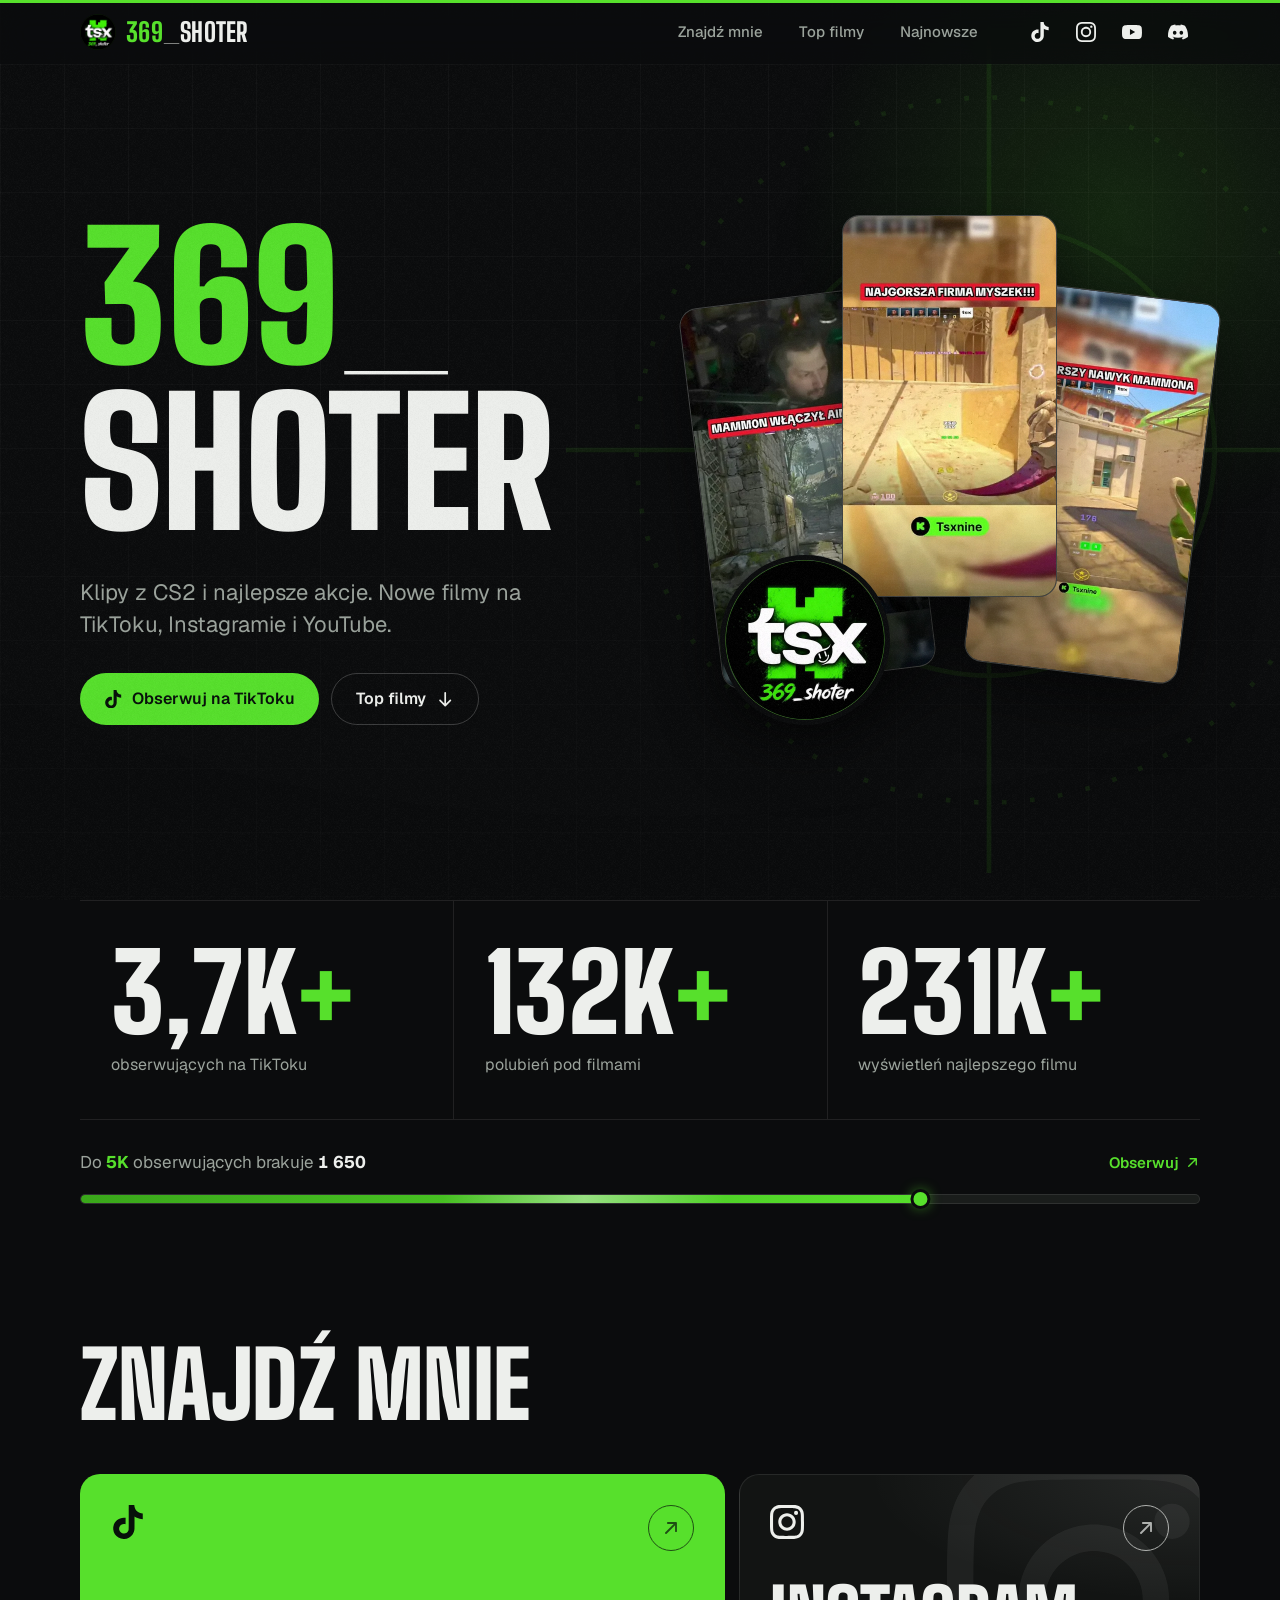
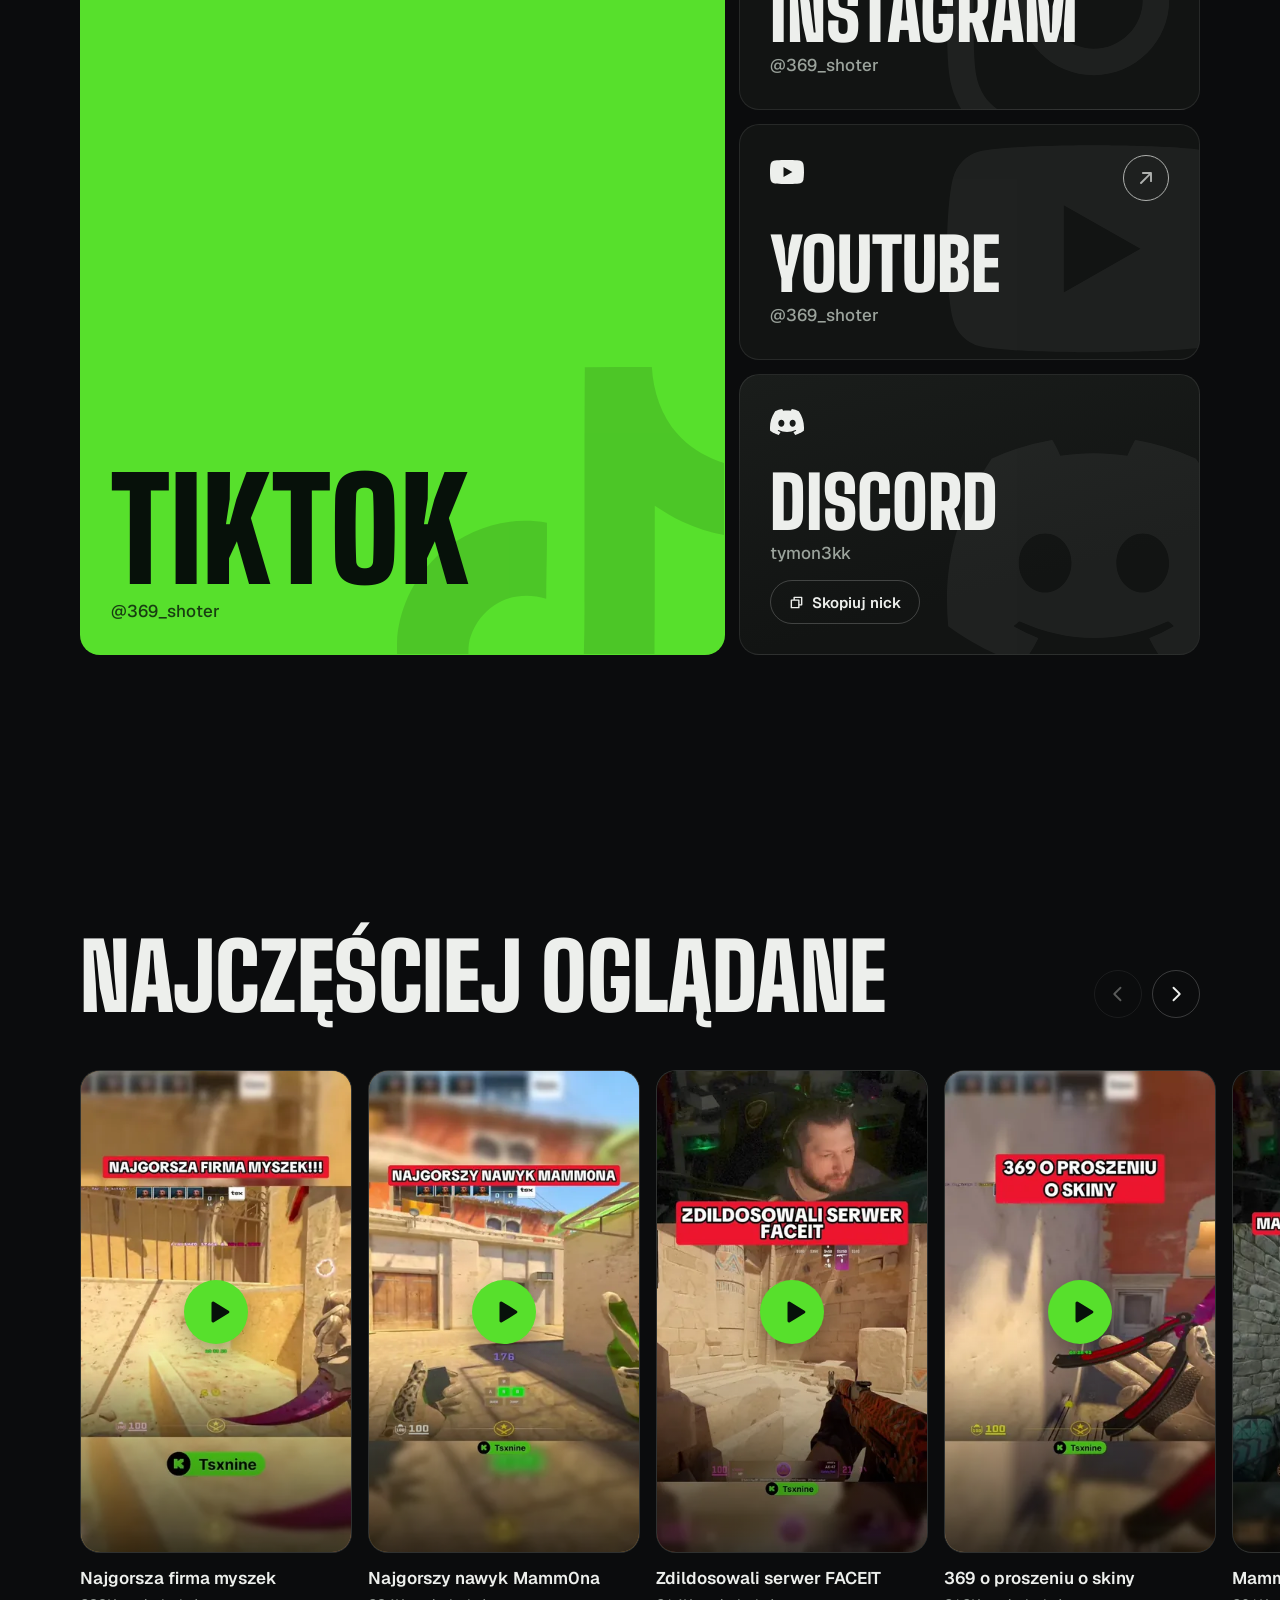
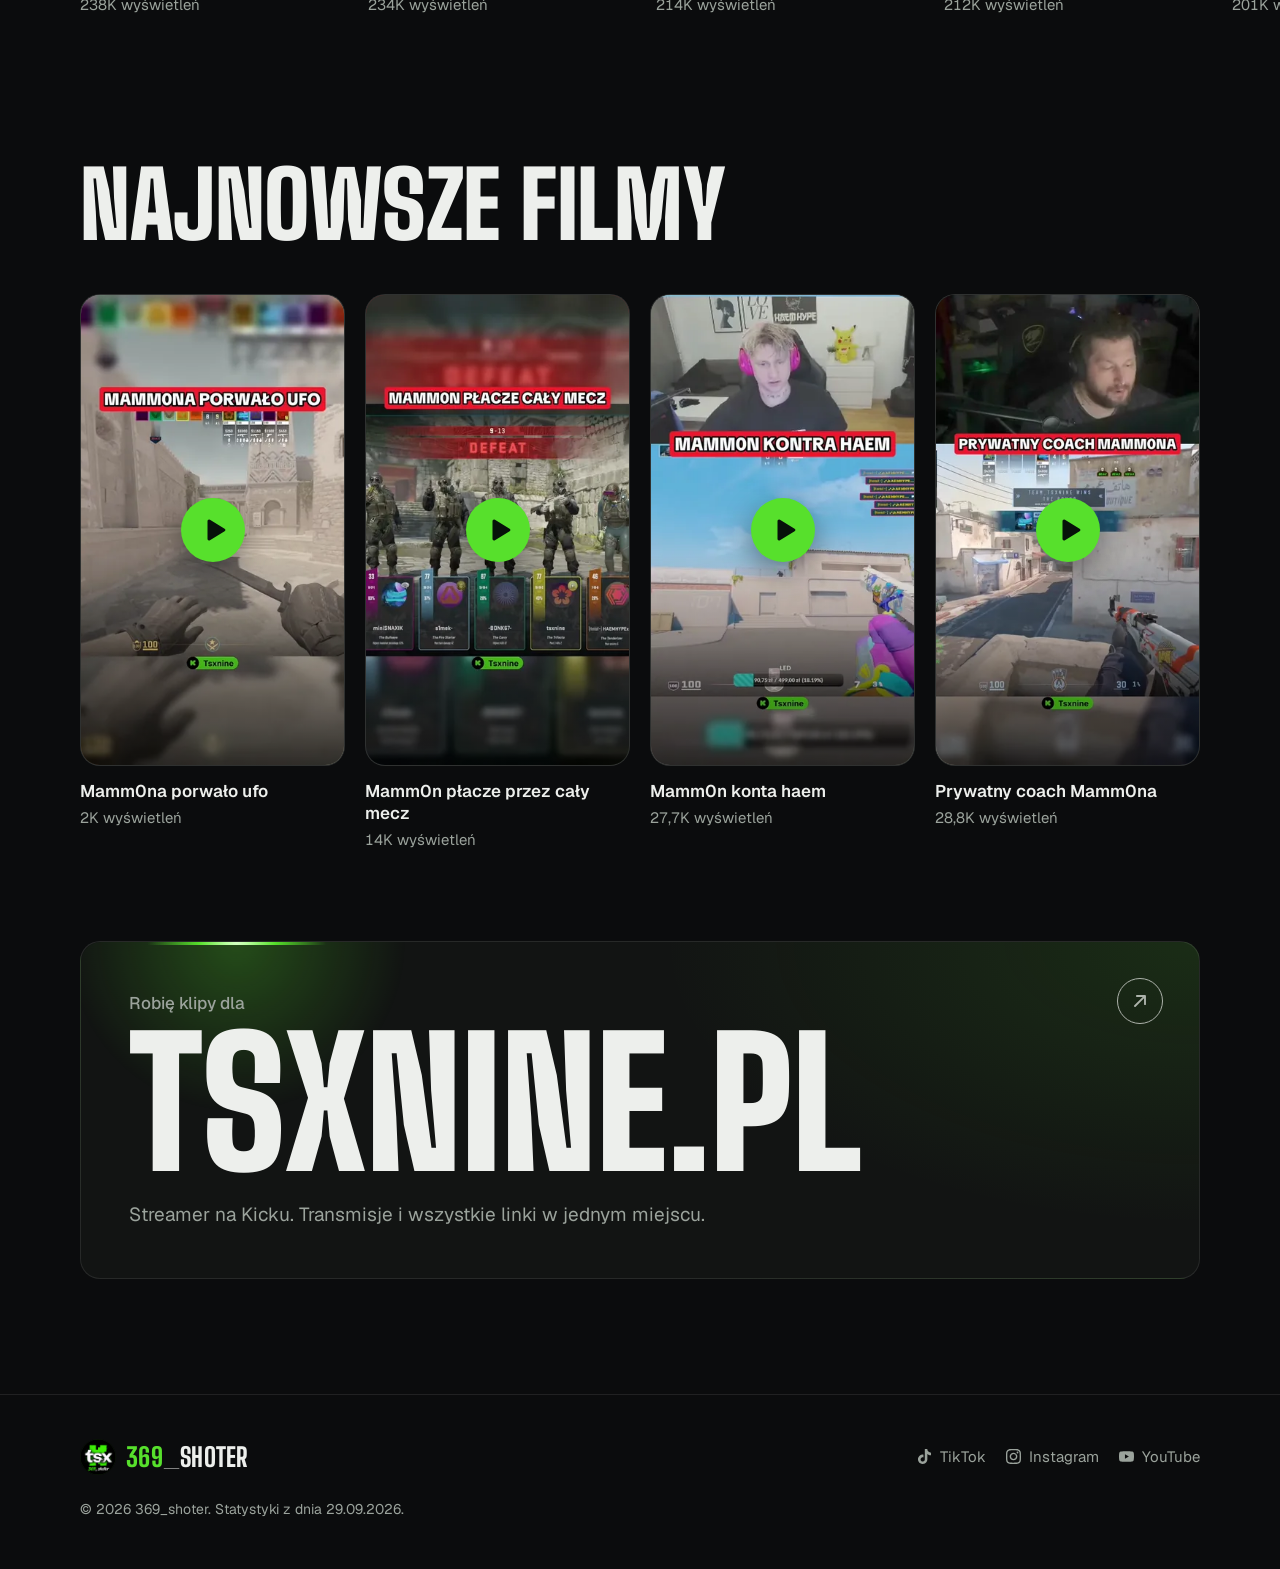
==== commit 38ade943: "Remove the All videos section (not wanted) The section, its top menu link and its styles and script " ====
--- a/index.html
+++ b/index.html
@@ -134,7 +134,6 @@
         <a href="#linki">Znajdź mnie</a>
         <a href="#filmy">Top filmy</a>
         <a href="#najnowsze">Najnowsze</a>
-        <a href="#wszystkie" id="nav-all" hidden>Wszystkie</a>
       </nav>
 
       <div class="header-socials">
@@ -266,21 +265,6 @@
       </div>
     </section>
 
-    <!-- Wszystkie znane filmy z przelacznikiem kolejnosci. Pokazuje i wypelnia ja js/main.js (chowa sie, gdy jest malo filmow). -->
-    <section class="all section" id="wszystkie" hidden>
-      <div class="wrap">
-        <div class="all-head">
-          <h2 class="h2" data-reveal><span class="wipe">Wszystkie filmy</span></h2>
-          <div class="seg" role="group" aria-label="Kolejność filmów">
-            <button class="seg-btn" type="button" data-sort="new" aria-pressed="true">Najnowsze</button>
-            <button class="seg-btn" type="button" data-sort="top" aria-pressed="false">Najpopularniejsze</button>
-          </div>
-        </div>
-        <div class="all-grid" id="all-grid"></div>
-        <div class="all-more"><button class="btn btn-ghost" id="all-more" type="button" hidden>Pokaż więcej</button></div>
-      </div>
-    </section>
-
     <section class="partner section" id="tsxnine">
       <div class="wrap">
         <a class="partner-link" id="partner-link" href="https://tsxnine.pl" target="_blank" rel="noopener" data-reveal>
--- a/css/style.css
+++ b/css/style.css
@@ -222,14 +222,14 @@
 .shot img { width: 100%; height: 100%; object-fit: cover; }
 .is-live .shot { cursor: pointer; transition: scale .45s var(--ease); }
 .shot:focus-visible { outline: 2px solid var(--accent-ink); outline-offset: 3px; }
-/* po najechaniu powieksza sie cala karta (z ramka), a nie sam obraz w srodku; wyzej niz sasiednie karty, ale pod awatarem */
-@media (hover: hover) { .is-live .shot:hover { scale: 1.07; z-index: 4; } }
+/* po najechaniu powieksza sie cala karta (z ramka), a nie sam obraz w srodku; warstwy sie nie zmieniaja, wiec karta nie wskakuje na sasiednie */
+@media (hover: hover) { .is-live .shot:hover { scale: 1.06; } }
 .shot-a { left: 0;    top: 16%; rotate: -7deg; z-index: 1; --depth: 34; }
 .shot-b { left: 28.5%; top: 0;   z-index: 2; --depth: -22; }
 .shot-c { right: 0;   top: 15%; rotate: 7deg;  z-index: 1; --depth: 20; }
 .hero-avatar {
   --depth: -48;
-  position: absolute; left: 4%; bottom: 0; z-index: 5;
+  position: absolute; left: 4%; bottom: 0; z-index: 3;
   width: 34%; height: auto; aspect-ratio: 1; border-radius: 50%;
   border: 5px solid var(--bg);
   box-shadow: var(--shadow);
@@ -356,7 +356,7 @@
   font-size: 15px; font-weight: 600;
   transition: border-color .2s, color .2s, background-color .2s, transform .3s var(--ease);
 }
-@media (hover: hover) { .copy:hover, .tile-discord.is-copy:hover .copy { border-color: var(--accent-ink); color: var(--accent-ink); } }
+@media (hover: hover) { .copy:hover, .tile-discord.is-copy:hover .copy:not(.is-done) { border-color: var(--accent-ink); color: var(--accent-ink); } }
 .tile-discord.is-copy { cursor: pointer; }
 .tile-discord.is-copy:active .copy { transform: scale(.96); }
 .copy:active { transform: scale(.96); }
@@ -452,25 +452,9 @@
 /* ---------- Najnowsze filmy (siatka) ---------- */
 .latest { padding-top: 0; padding-bottom: clamp(56px, 7vw, 96px); }
 .latest .h2 { margin-bottom: clamp(28px, 4vw, 48px); }
-.latest-grid, .all-grid { display: grid; grid-template-columns: repeat(2, minmax(0, 1fr)); gap: 16px; }
-@media (min-width: 820px) { .latest-grid, .all-grid { grid-template-columns: repeat(4, minmax(0, 1fr)); gap: 20px; } }
-
-/* ---------- Wszystkie filmy (przelacznik Najnowsze / Najpopularniejsze) ---------- */
-.all[hidden] { display: none; }
-.all-head { display: flex; flex-wrap: wrap; align-items: flex-end; justify-content: space-between; gap: 16px 24px; margin-bottom: clamp(28px, 4vw, 48px); }
-.all-head .h2 { margin: 0; }
-.seg { display: inline-flex; padding: 4px; gap: 4px; border: 1px solid var(--line-strong); border-radius: var(--r-pill); background: var(--bg-elev); }
-.seg-btn {
-  min-height: 44px; padding: 0 18px; border: 0; border-radius: var(--r-pill); background: transparent;
-  color: var(--muted); font: 600 15px/1 var(--font-body); cursor: pointer;
-  transition: background-color .25s, color .25s, transform .3s var(--ease);
-}
-@media (hover: hover) { .seg-btn:hover { color: var(--text); } }
-.seg-btn[aria-pressed="true"] { background: var(--accent); color: var(--on-accent); }
-.seg-btn:active { transform: scale(.96); }
-.seg-btn:focus-visible { outline: 2px solid var(--accent-ink); outline-offset: 2px; }
-.all-grid.is-swap { animation: fade .4s var(--ease); }
-.all-more { display: flex; justify-content: center; margin-top: clamp(28px, 4vw, 44px); }
+.latest-grid { display: grid; grid-template-columns: repeat(2, minmax(0, 1fr)); gap: 16px; }
+@media (min-width: 820px) { .latest-grid { grid-template-columns: repeat(4, minmax(0, 1fr)); gap: 20px; } }
+
 
 /* ---------- Strona 404 ---------- */
 .nf { min-height: 100vh; min-height: 100dvh; display: grid; align-content: center; justify-items: start; gap: 20px; padding: 24px var(--gutter); max-width: var(--wrap); margin-inline: auto; }
@@ -678,8 +662,9 @@
   .caret { animation: blink 1.05s steps(1, end) 1.4s 6; }
   .hero-sub      { animation: rise .9s var(--ease) both .5s; }
   .hero-cta      { animation: rise .9s var(--ease) both .62s; }
-  .shot          { animation: drop-in 1s var(--ease) both; animation-delay: calc(.35s + var(--i, 0) * .12s); }
-  .hero-avatar   { animation: drop-in 1s var(--ease) both .8s; }
+  /* fill "backwards" (nie "both"): po wjezdzie animacja nie trzyma wartosci, dzieki czemu plynnie dzialaja przejscia scale (najechanie) i translate (paralaksa) */
+  .shot          { animation: drop-in 1s var(--ease) backwards; animation-delay: calc(.35s + var(--i, 0) * .12s); }
+  .hero-avatar   { animation: drop-in 1s var(--ease) backwards .8s; }
 
   /* Wjazd sekcji przy przewijaniu */
   .js [data-reveal] {
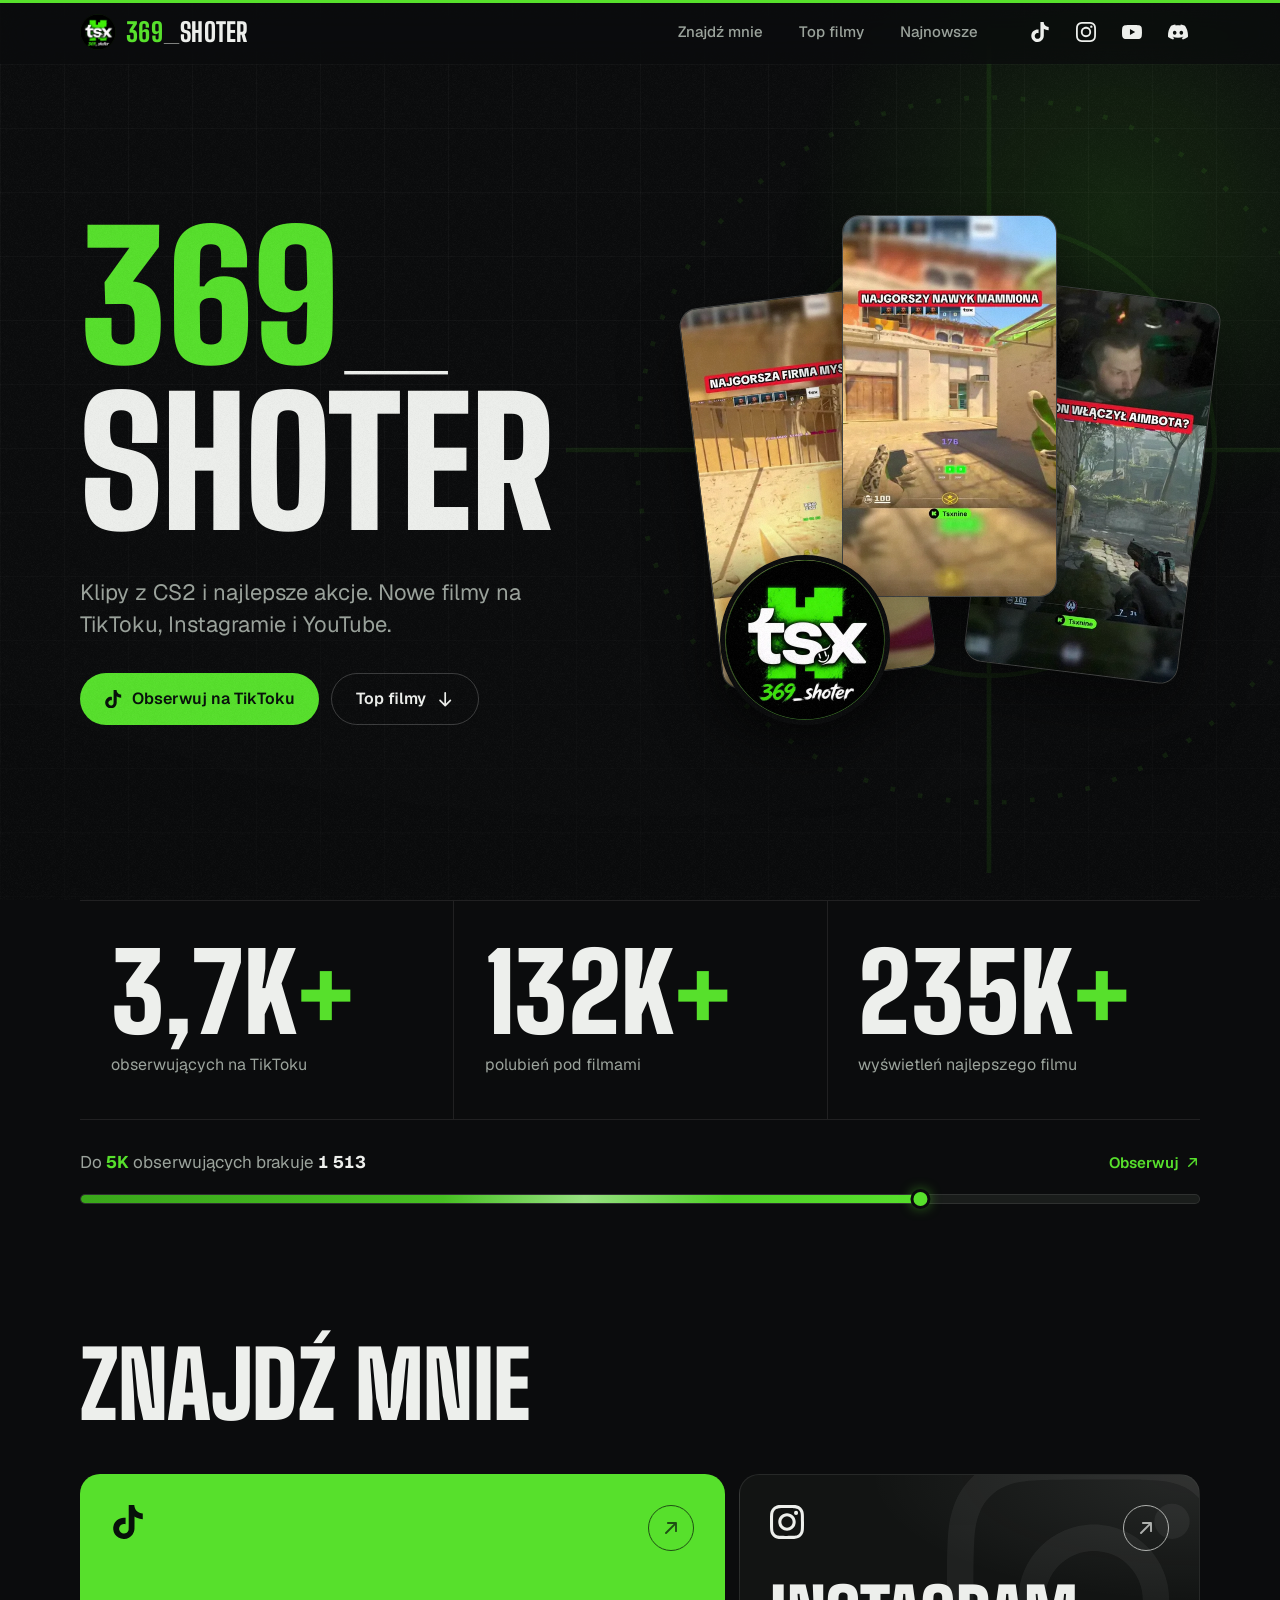
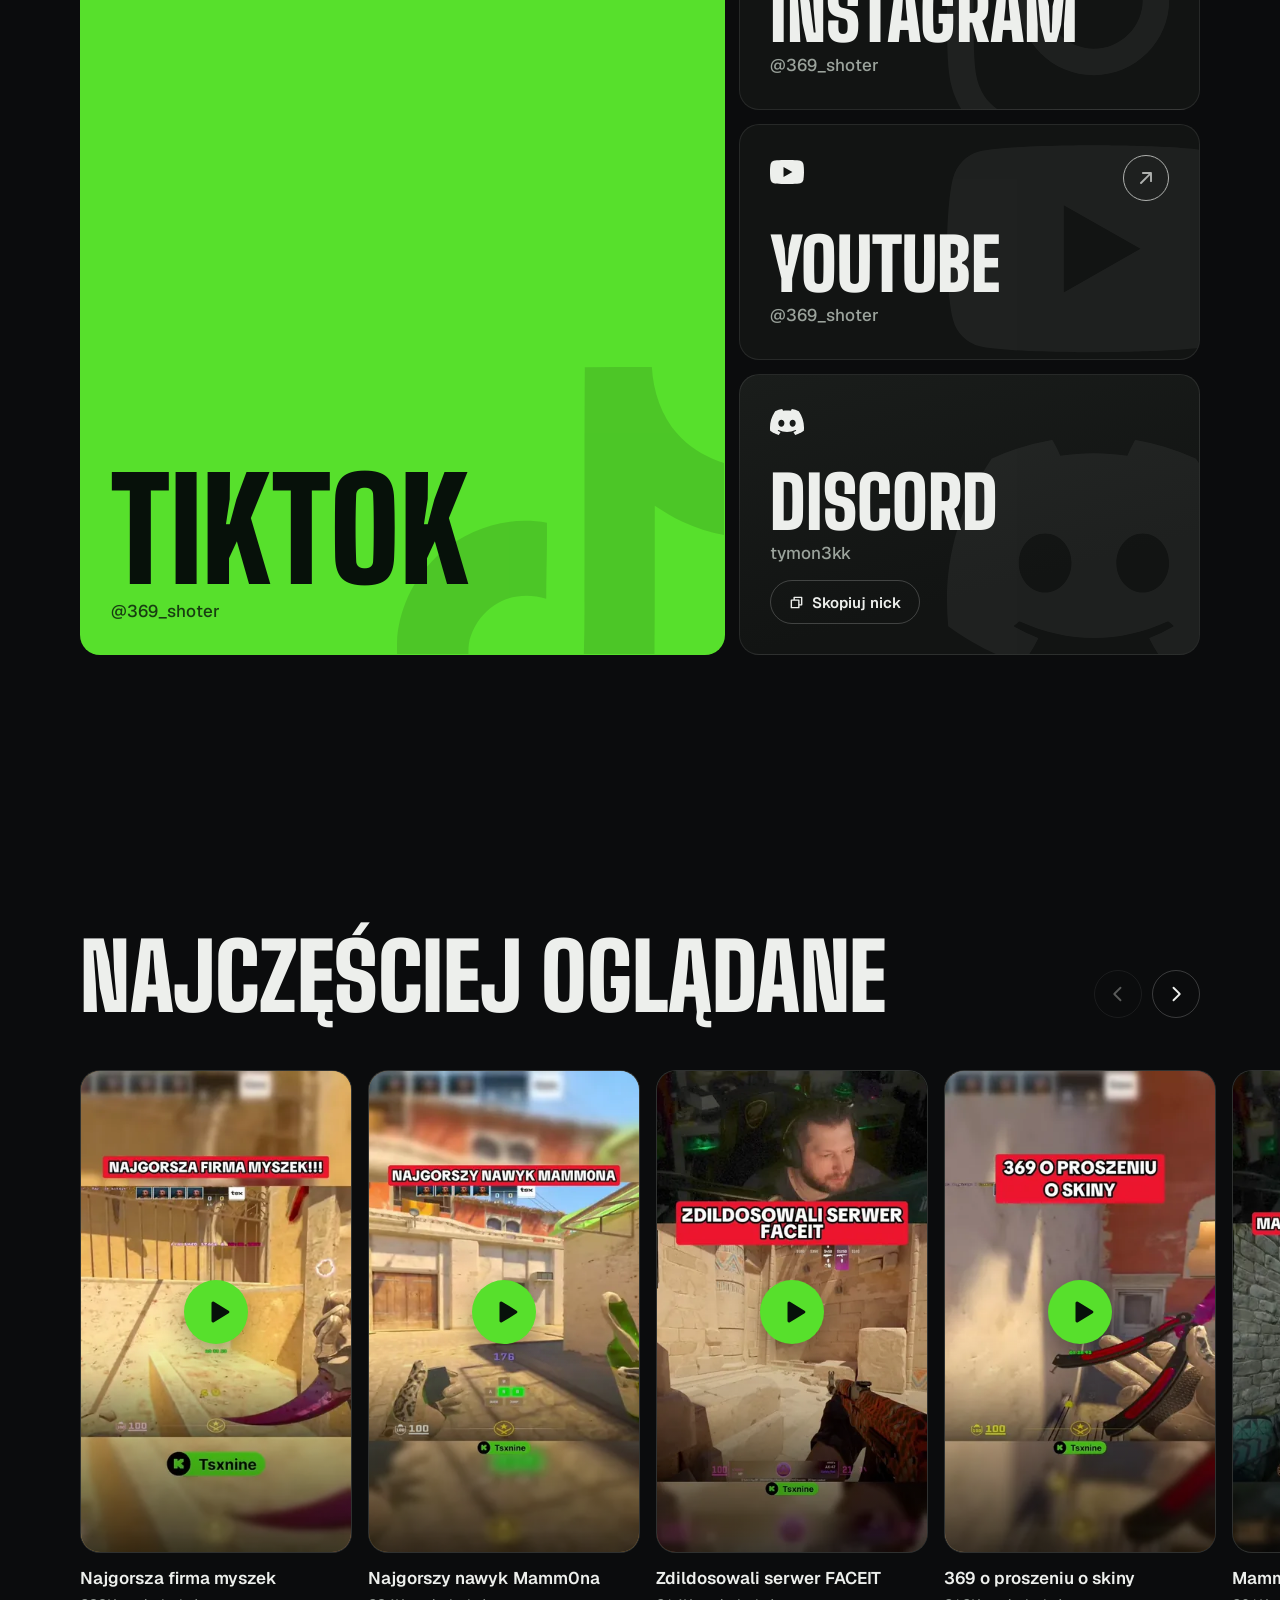
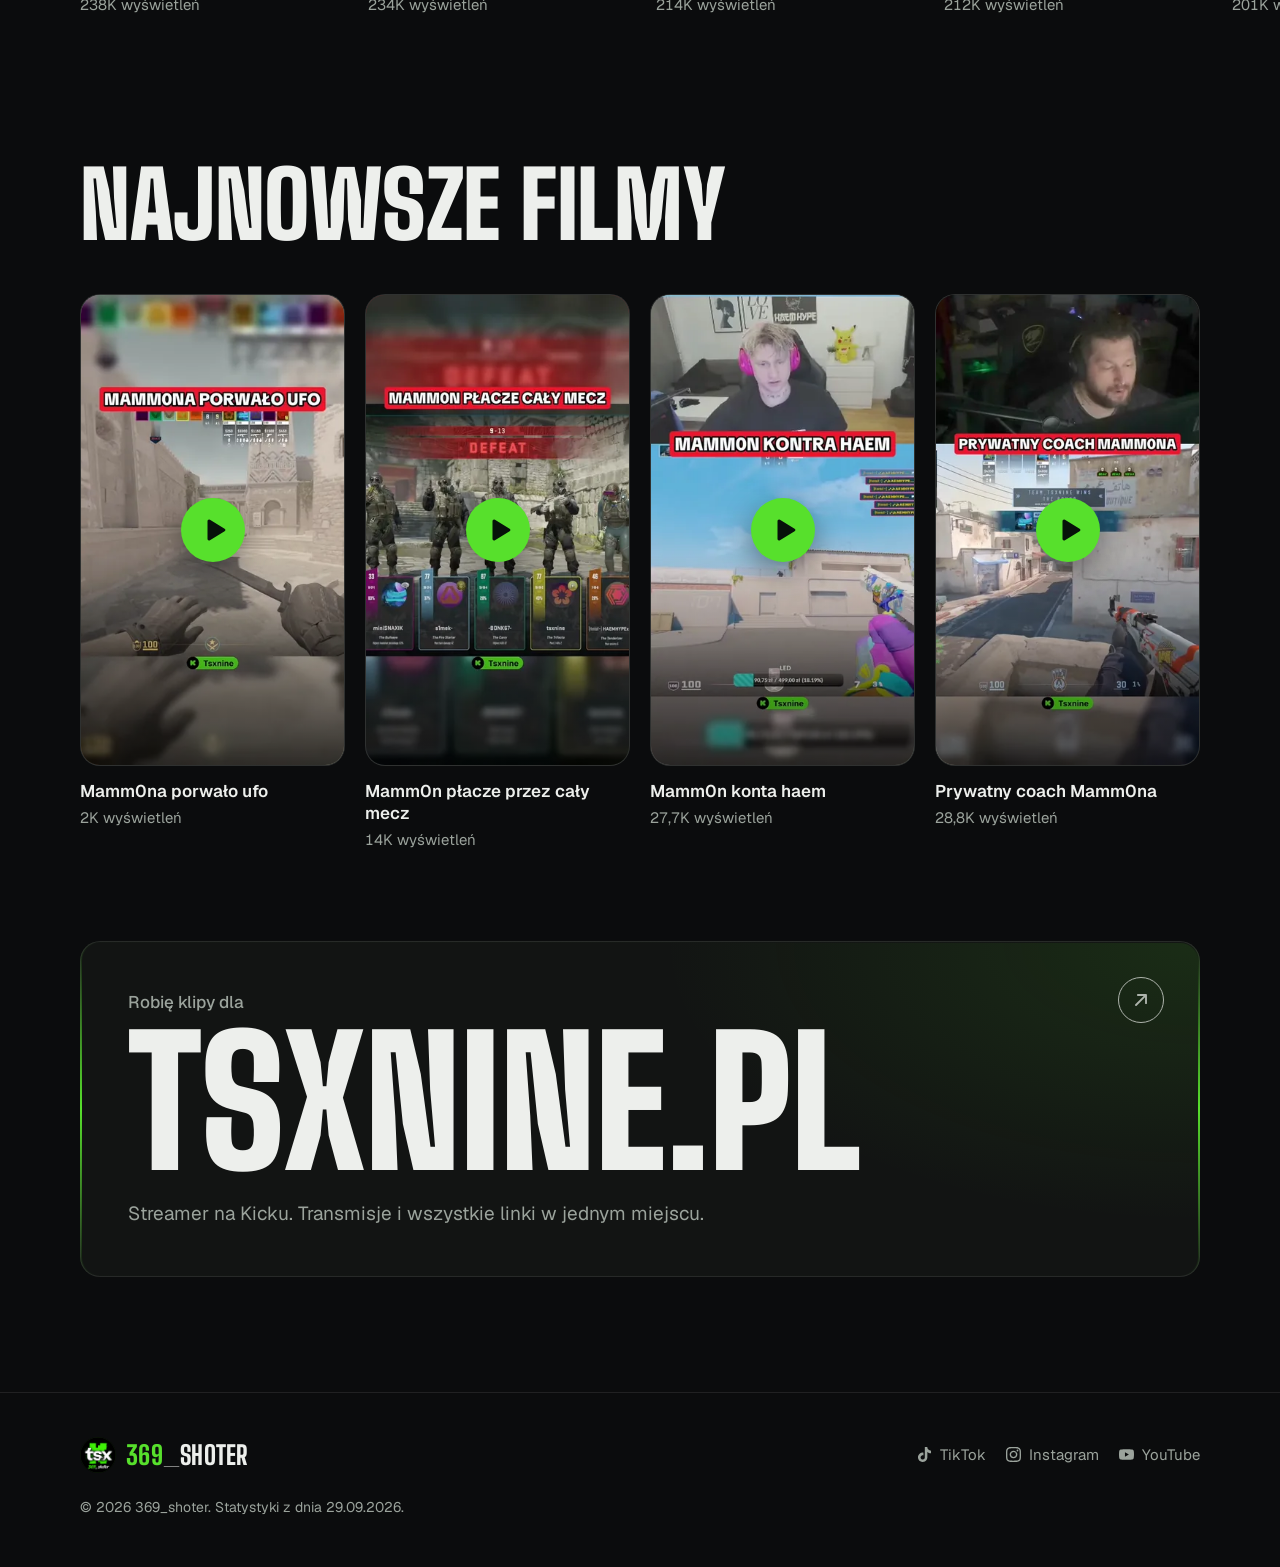
==== commit 8ce54804: "tsxnine.pl block: border light like the cards on tsxnine.pl Replace the JS light running along the e" ====
--- a/index.html
+++ b/index.html
@@ -268,6 +268,7 @@
     <section class="partner section" id="tsxnine">
       <div class="wrap">
         <a class="partner-link" id="partner-link" href="https://tsxnine.pl" target="_blank" rel="noopener" data-reveal>
+          <span class="partner-beam" aria-hidden="true"></span><span class="partner-cover" aria-hidden="true"></span>
           <span class="tile-arrow" aria-hidden="true"><svg class="icon"><use href="#i-arrow-up-right"/></svg></span>
           <span class="partner-label" id="partner-label">Robię klipy dla</span>
           <span class="partner-name" id="partner-name">tsxnine.pl</span>
--- a/css/style.css
+++ b/css/style.css
@@ -464,36 +464,37 @@
 
 /* ---------- Strona streamera (tsxnine.pl) ---------- */
 .partner { padding-top: 0; padding-bottom: clamp(64px, 9vw, 120px); }
+/* Ramka jak na tsxnine.pl: pod blokiem obraca sie duzy pasek z zielonym swiatlem (.partner-beam), a przykrywa go
+   tlo bloku (.partner-cover) odsuniete o 2 px od krawedzi. Widac wiec tylko swiatlo przesuwajace sie po 2-pikselowej
+   ramce, po dwoch przeciwnych stronach naraz. Tempo: czas w animacji partner-beam (4 s na obrot). */
 .partner-link {
   position: relative; isolation: isolate; overflow: hidden; display: block;
   padding: clamp(24px, 4vw, 48px);
-  border-radius: var(--r-card); border: 1px solid var(--line);
+  border-radius: var(--r-card); background: var(--bg-elev);
+  box-shadow: inset 0 0 0 1px var(--line); /* cienka ramka tam, gdzie akurat nie ma swiatla */
+  transition: color .3s, transform .4s var(--ease);
+}
+.partner-beam {
+  position: absolute; top: -50%; left: -50%; width: 200%; height: 200%; z-index: 0; pointer-events: none;
+  background: linear-gradient(0deg, transparent, transparent, var(--accent), transparent, transparent);
+  animation: partner-beam 4s linear infinite;
+}
+@keyframes partner-beam { to { transform: rotate(360deg); } }
+.partner-cover {
+  position: absolute; inset: 2px; z-index: 1; pointer-events: none; border-radius: calc(var(--r-card) - 2px);
   background: var(--bg-elev); /* zapas dla przegladarek bez color-mix */
   background: radial-gradient(80% 140% at 100% 0%, color-mix(in srgb, var(--accent) 12%, transparent), transparent 60%), var(--bg-elev);
-  transition: border-color .3s, color .3s, transform .4s var(--ease);
-}
-/* zielone wypelnienie przy najechaniu to osobna warstwa, bo tla-gradientu nie da sie plynnie przejsc w kolor */
+}
+/* zielone wypelnienie przy najechaniu: nad ramka i tlem, pod tekstem */
 .partner-link::before {
-  content: ""; position: absolute; inset: 0; z-index: -1; background: var(--accent);
+  content: ""; position: absolute; inset: 0; z-index: 2; background: var(--accent);
   opacity: 0; transition: opacity .3s;
 }
-@media (hover: hover) { .partner-link:hover { color: var(--on-accent); border-color: transparent; transform: translateY(-4px); } }
+.partner-label, .partner-name, .partner-note, .partner-link .tile-arrow { position: relative; z-index: 3; }
+@media (hover: hover) { .partner-link:hover { color: var(--on-accent); transform: translateY(-4px); } }
 @media (hover: hover) { .partner-link:hover::before { opacity: 1; } }
 .partner-link:active { transform: scale(.99); }
 .partner-link:focus-visible { outline-offset: 4px; }
-/* Zielone swiatlo biegnace wokol ramki (main.js, partnerGlow): pozycje liczy JS, tu wyglad.
-   Pierscien to maska 2 px z jasnym punktem, obok miekka poswiata wewnatrz bloku. */
-.partner-ring {
-  position: absolute; inset: 0; z-index: 1; padding: 3px; border-radius: inherit; pointer-events: none; transition: opacity .3s;
-  -webkit-mask: linear-gradient(#000 0 0) content-box, linear-gradient(#000 0 0); -webkit-mask-composite: xor;
-  mask: linear-gradient(#000 0 0) content-box, linear-gradient(#000 0 0); mask-composite: exclude;
-}
-.partner-run { position: absolute; left: 0; top: 0; width: 180px; height: 180px; border-radius: 50%; will-change: transform;
-  background: radial-gradient(closest-side, #d6ffc4 0%, #b8ff9e 12%, var(--accent) 42%, rgb(87 224 44 / 0) 100%); }
-.partner-glow { position: absolute; inset: 0; z-index: -1; overflow: hidden; border-radius: inherit; pointer-events: none; transition: opacity .3s; }
-.partner-run-soft { position: absolute; left: 0; top: 0; width: 340px; height: 340px; border-radius: 50%; will-change: transform;
-  background: radial-gradient(closest-side, rgb(87 224 44 / .28), rgb(87 224 44 / 0)); }
-@media (hover: hover) { .partner-link:hover .partner-ring, .partner-link:hover .partner-glow { opacity: 0; } }
 .partner-label { display: block; margin-bottom: 8px; font-size: 17px; font-weight: 500; color: var(--muted); transition: color .3s; }
 .partner-name {
   display: block; font: 900 clamp(48px, 15.5vw, 176px)/.9 var(--font-display);
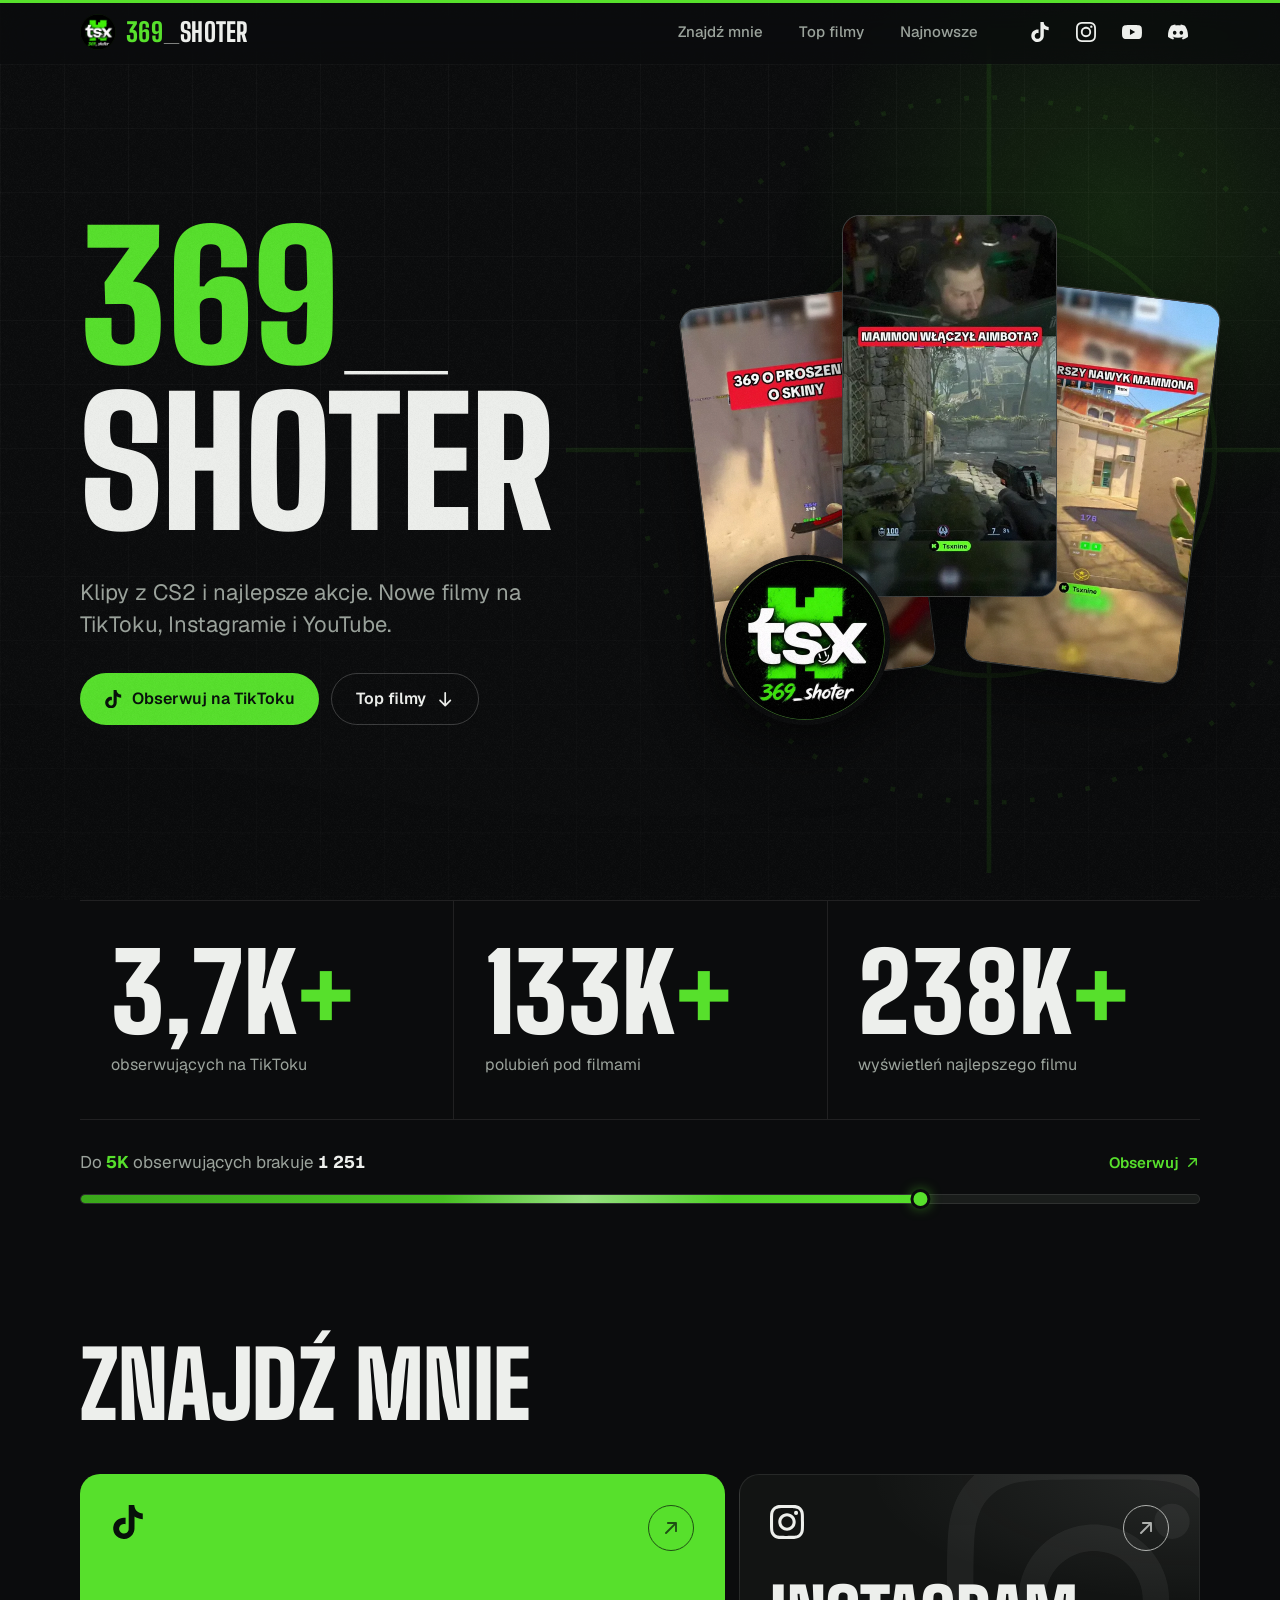
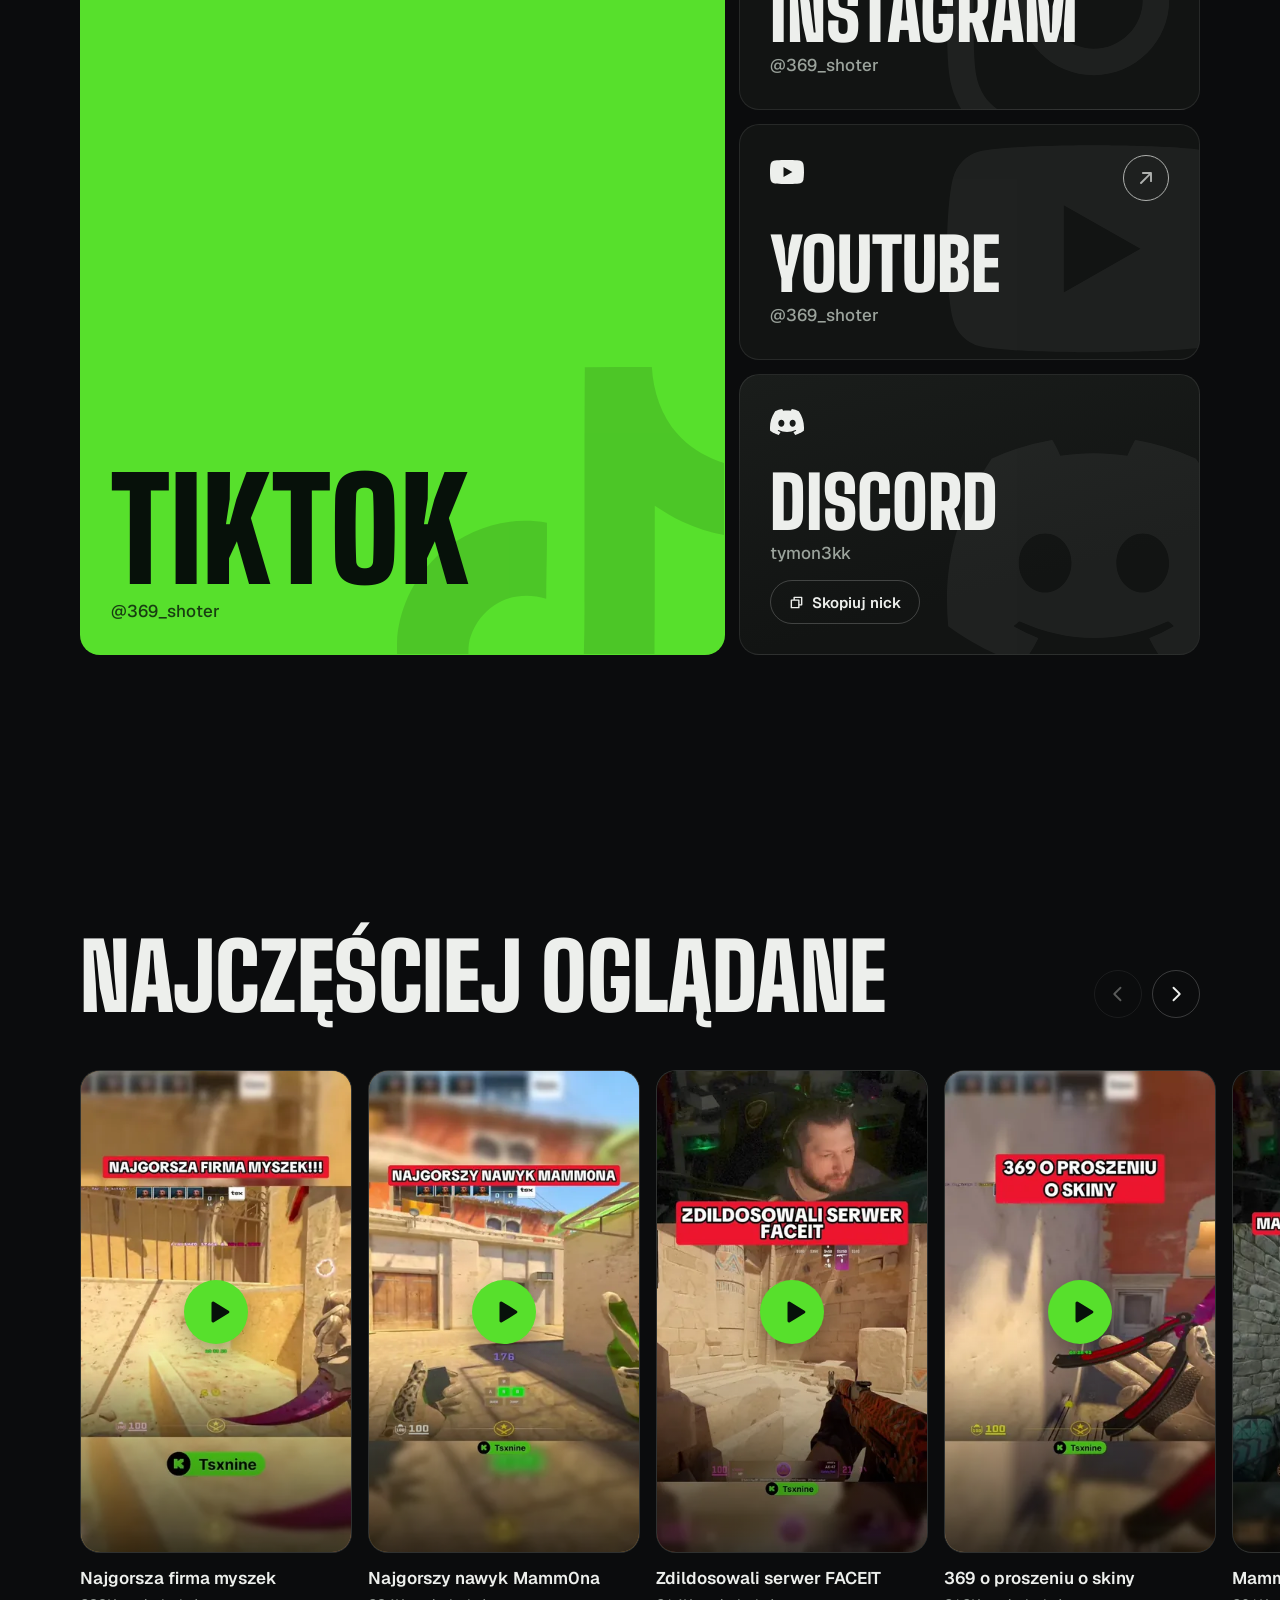
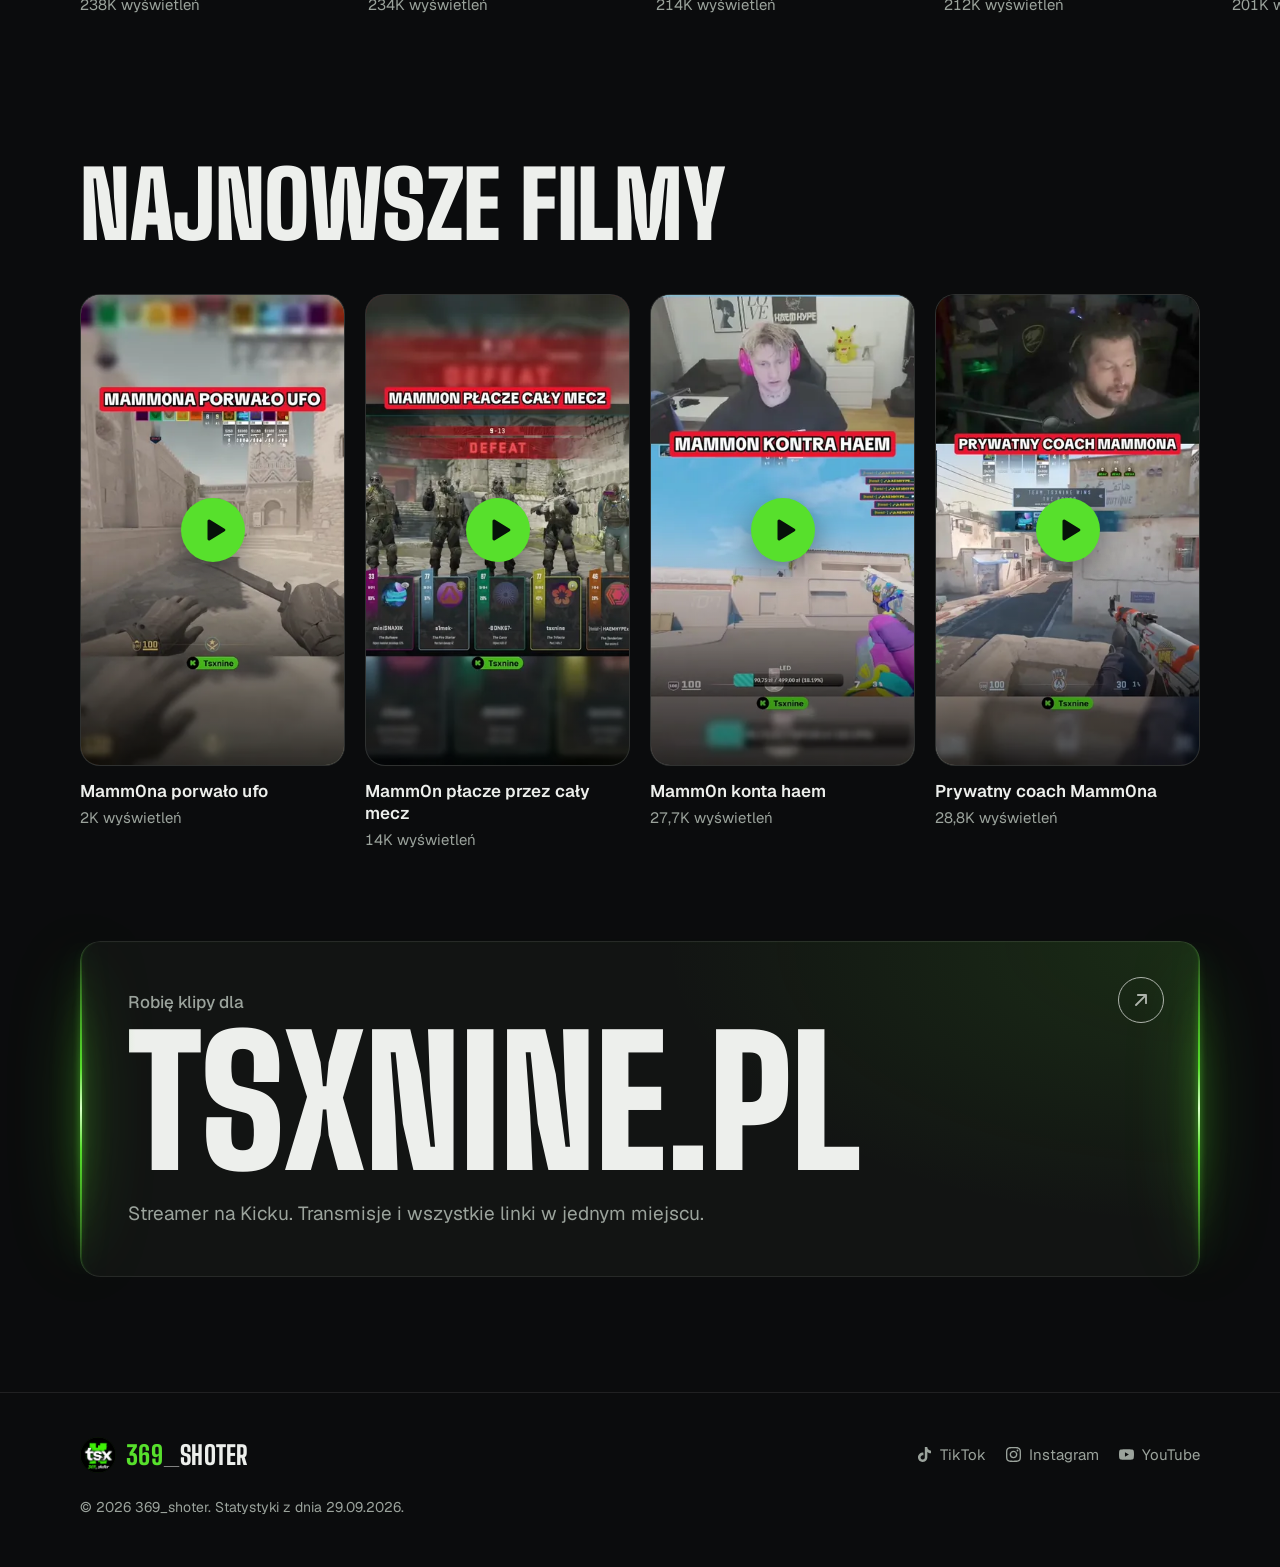
==== commit 028da0e2: "tsxnine.pl block: neon glow on the border light, new hover animation The rotating light in the borde" ====
--- a/index.html
+++ b/index.html
@@ -268,7 +268,7 @@
     <section class="partner section" id="tsxnine">
       <div class="wrap">
         <a class="partner-link" id="partner-link" href="https://tsxnine.pl" target="_blank" rel="noopener" data-reveal>
-          <span class="partner-beam" aria-hidden="true"></span><span class="partner-cover" aria-hidden="true"></span>
+          <span class="partner-fx" aria-hidden="true"><span class="partner-ring"><span class="partner-beam"></span></span></span>
           <span class="tile-arrow" aria-hidden="true"><svg class="icon"><use href="#i-arrow-up-right"/></svg></span>
           <span class="partner-label" id="partner-label">Robię klipy dla</span>
           <span class="partner-name" id="partner-name">tsxnine.pl</span>
--- a/css/style.css
+++ b/css/style.css
@@ -464,46 +464,63 @@
 
 /* ---------- Strona streamera (tsxnine.pl) ---------- */
 .partner { padding-top: 0; padding-bottom: clamp(64px, 9vw, 120px); }
-/* Ramka jak na tsxnine.pl: pod blokiem obraca sie duzy pasek z zielonym swiatlem (.partner-beam), a przykrywa go
-   tlo bloku (.partner-cover) odsuniete o 2 px od krawedzi. Widac wiec tylko swiatlo przesuwajace sie po 2-pikselowej
-   ramce, po dwoch przeciwnych stronach naraz. Tempo: czas w animacji partner-beam (4 s na obrot). */
+/* Ramka jak na tsxnine.pl: w 2-pikselowym pierscieniu (.partner-ring, maska) obraca sie duzy pasek z zielonym swiatlem
+   (.partner-beam), wiec swiatlo przesuwa sie po ramce, po dwoch przeciwnych stronach naraz. Poswiata wokol swiatla to
+   filtr drop-shadow na .partner-fx (swieci tylko tam, gdzie akurat jest swiatlo). Tempo: 4s w .partner-beam. */
 .partner-link {
-  position: relative; isolation: isolate; overflow: hidden; display: block;
+  position: relative; isolation: isolate; display: block;
   padding: clamp(24px, 4vw, 48px);
-  border-radius: var(--r-card); background: var(--bg-elev);
-  box-shadow: inset 0 0 0 1px var(--line); /* cienka ramka tam, gdzie akurat nie ma swiatla */
-  transition: color .3s, transform .4s var(--ease);
-}
-.partner-beam {
-  position: absolute; top: -50%; left: -50%; width: 200%; height: 200%; z-index: 0; pointer-events: none;
-  background: linear-gradient(0deg, transparent, transparent, var(--accent), transparent, transparent);
-  animation: partner-beam 4s linear infinite;
-}
-@keyframes partner-beam { to { transform: rotate(360deg); } }
-.partner-cover {
-  position: absolute; inset: 2px; z-index: 1; pointer-events: none; border-radius: calc(var(--r-card) - 2px);
+  border-radius: var(--r-card);
   background: var(--bg-elev); /* zapas dla przegladarek bez color-mix */
   background: radial-gradient(80% 140% at 100% 0%, color-mix(in srgb, var(--accent) 12%, transparent), transparent 60%), var(--bg-elev);
-}
-/* zielone wypelnienie przy najechaniu: nad ramka i tlem, pod tekstem */
-.partner-link::before {
-  content: ""; position: absolute; inset: 0; z-index: 2; background: var(--accent);
-  opacity: 0; transition: opacity .3s;
-}
-.partner-label, .partner-name, .partner-note, .partner-link .tile-arrow { position: relative; z-index: 3; }
-@media (hover: hover) { .partner-link:hover { color: var(--on-accent); transform: translateY(-4px); } }
-@media (hover: hover) { .partner-link:hover::before { opacity: 1; } }
+  box-shadow: inset 0 0 0 1px var(--line); /* cienka ramka tam, gdzie akurat nie ma swiatla */
+}
+.partner-fx {
+  position: absolute; inset: 0; z-index: 1; border-radius: inherit; pointer-events: none;
+  filter: drop-shadow(0 0 3px #57e02c) drop-shadow(0 0 12px #57e02c) drop-shadow(0 0 28px rgb(87 224 44 / .8));
+}
+.partner-ring {
+  position: absolute; inset: 0; border-radius: inherit; padding: 2px; overflow: hidden;
+  -webkit-mask: linear-gradient(#000 0 0) content-box, linear-gradient(#000 0 0); -webkit-mask-composite: xor;
+  mask: linear-gradient(#000 0 0) content-box, linear-gradient(#000 0 0); mask-composite: exclude;
+}
+.partner-beam {
+  position: absolute; top: -50%; left: -50%; width: 200%; height: 200%;
+  background: linear-gradient(0deg, transparent 0 25%, var(--accent) 44%, #d9ffc9 50%, var(--accent) 56%, transparent 75%);
+  animation: partner-beam 4s linear infinite;
+}
+@keyframes partner-beam { to { transform: rotate(360deg); } }
+/* Po najechaniu: blok sie unosi, ramka zapala sie na zielono z poswiata pod spodem, napis TSXNINE.PL zalewa sie
+   zielenia od lewej do prawej, a strzalka obraca sie w zielonym kolku. */
+.partner-link::after {
+  content: ""; position: absolute; inset: 0; z-index: 0; border-radius: inherit; pointer-events: none; opacity: 0;
+  box-shadow: inset 0 0 0 1px rgb(87 224 44 / .45), 0 22px 60px -22px rgb(87 224 44 / .55);
+  transition: opacity .4s;
+}
+.partner-label, .partner-name, .partner-note, .partner-link .tile-arrow { position: relative; z-index: 2; }
+@media (hover: hover) {
+  .partner-link:hover { transform: translateY(-6px); }
+  .partner-link:hover::after { opacity: 1; }
+}
 .partner-link:active { transform: scale(.99); }
 .partner-link:focus-visible { outline-offset: 4px; }
 .partner-label { display: block; margin-bottom: 8px; font-size: 17px; font-weight: 500; color: var(--muted); transition: color .3s; }
 .partner-name {
-  display: block; font: 900 clamp(48px, 15.5vw, 176px)/.9 var(--font-display);
+  display: block; width: fit-content; max-width: 100%; font: 900 clamp(48px, 15.5vw, 176px)/.9 var(--font-display);
   text-transform: uppercase; letter-spacing: -.005em; overflow-wrap: anywhere;
 }
+@supports ((-webkit-background-clip: text) or (background-clip: text)) {
+  .partner-name {
+    background: linear-gradient(90deg, var(--accent) 0 45%, var(--text) 55% 100%) 100% 0 / 220% 100% no-repeat;
+    -webkit-background-clip: text; background-clip: text; -webkit-text-fill-color: transparent;
+    transition: background-position .9s cubic-bezier(.65, 0, .35, 1);
+  }
+  @media (hover: hover) { .partner-link:hover .partner-name { background-position: 0 0; } }
+}
 .partner-note { display: block; max-width: 46ch; margin-top: 18px; font-size: clamp(16px, 1.6vw, 19px); color: var(--muted); transition: color .3s; }
-@media (hover: hover) { .partner-link:hover .partner-label, .partner-link:hover .partner-note { color: color-mix(in srgb, var(--on-accent) 78%, transparent); } }
+@media (hover: hover) { .partner-link:hover .partner-label, .partner-link:hover .partner-note { color: var(--text); } }
 .partner-link .tile-arrow { position: absolute; top: clamp(20px, 3vw, 36px); right: clamp(20px, 3vw, 36px); }
-@media (hover: hover) { .partner-link:hover .tile-arrow { opacity: 1; transform: rotate(45deg); background: var(--on-accent); color: var(--accent); } }
+@media (hover: hover) { .partner-link:hover .tile-arrow { opacity: 1; transform: rotate(45deg); background: var(--accent); color: var(--on-accent); border-color: var(--accent); } }
 
 /* ---------- Odtwarzacz (okno z filmem) ---------- */
 /* Okno jest zawsze ciemne (tlo za nim tez), wiec kolory przyciskow ustawiamy tu na stale, nie z motywu strony */
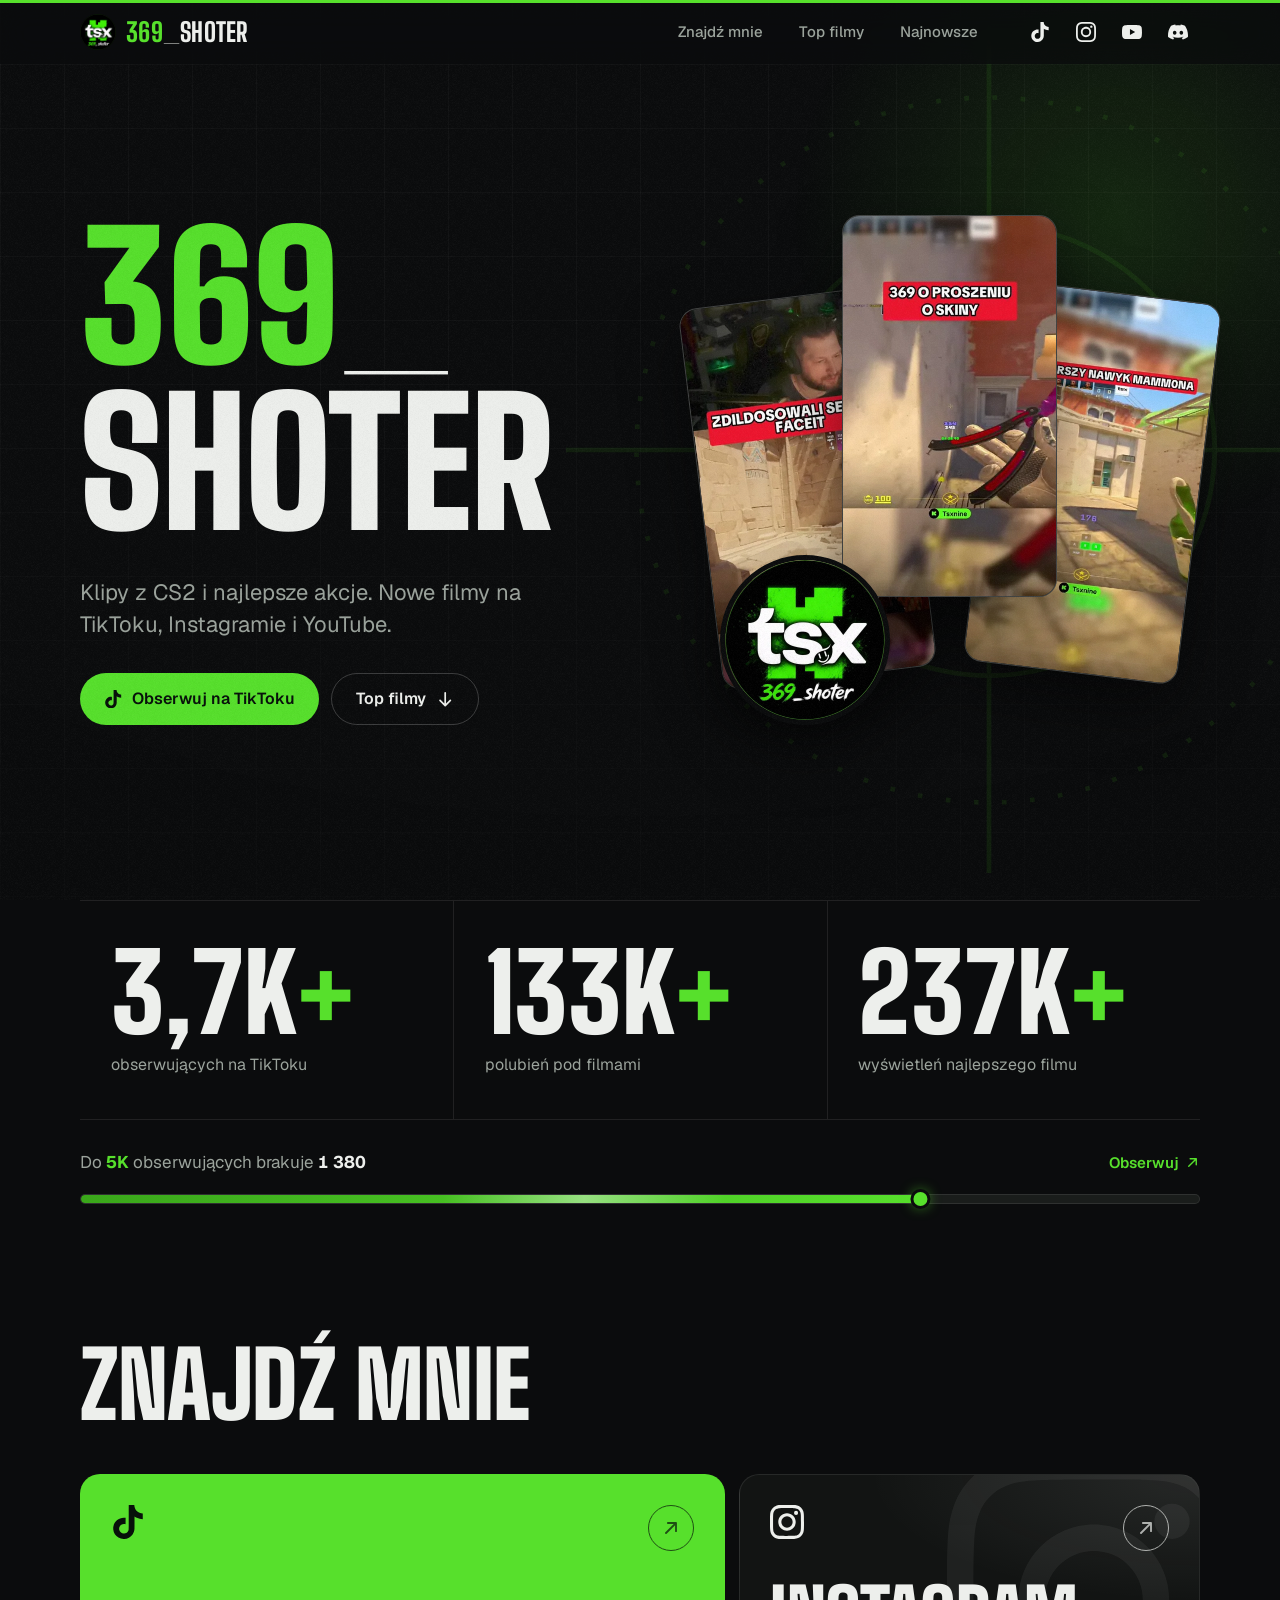
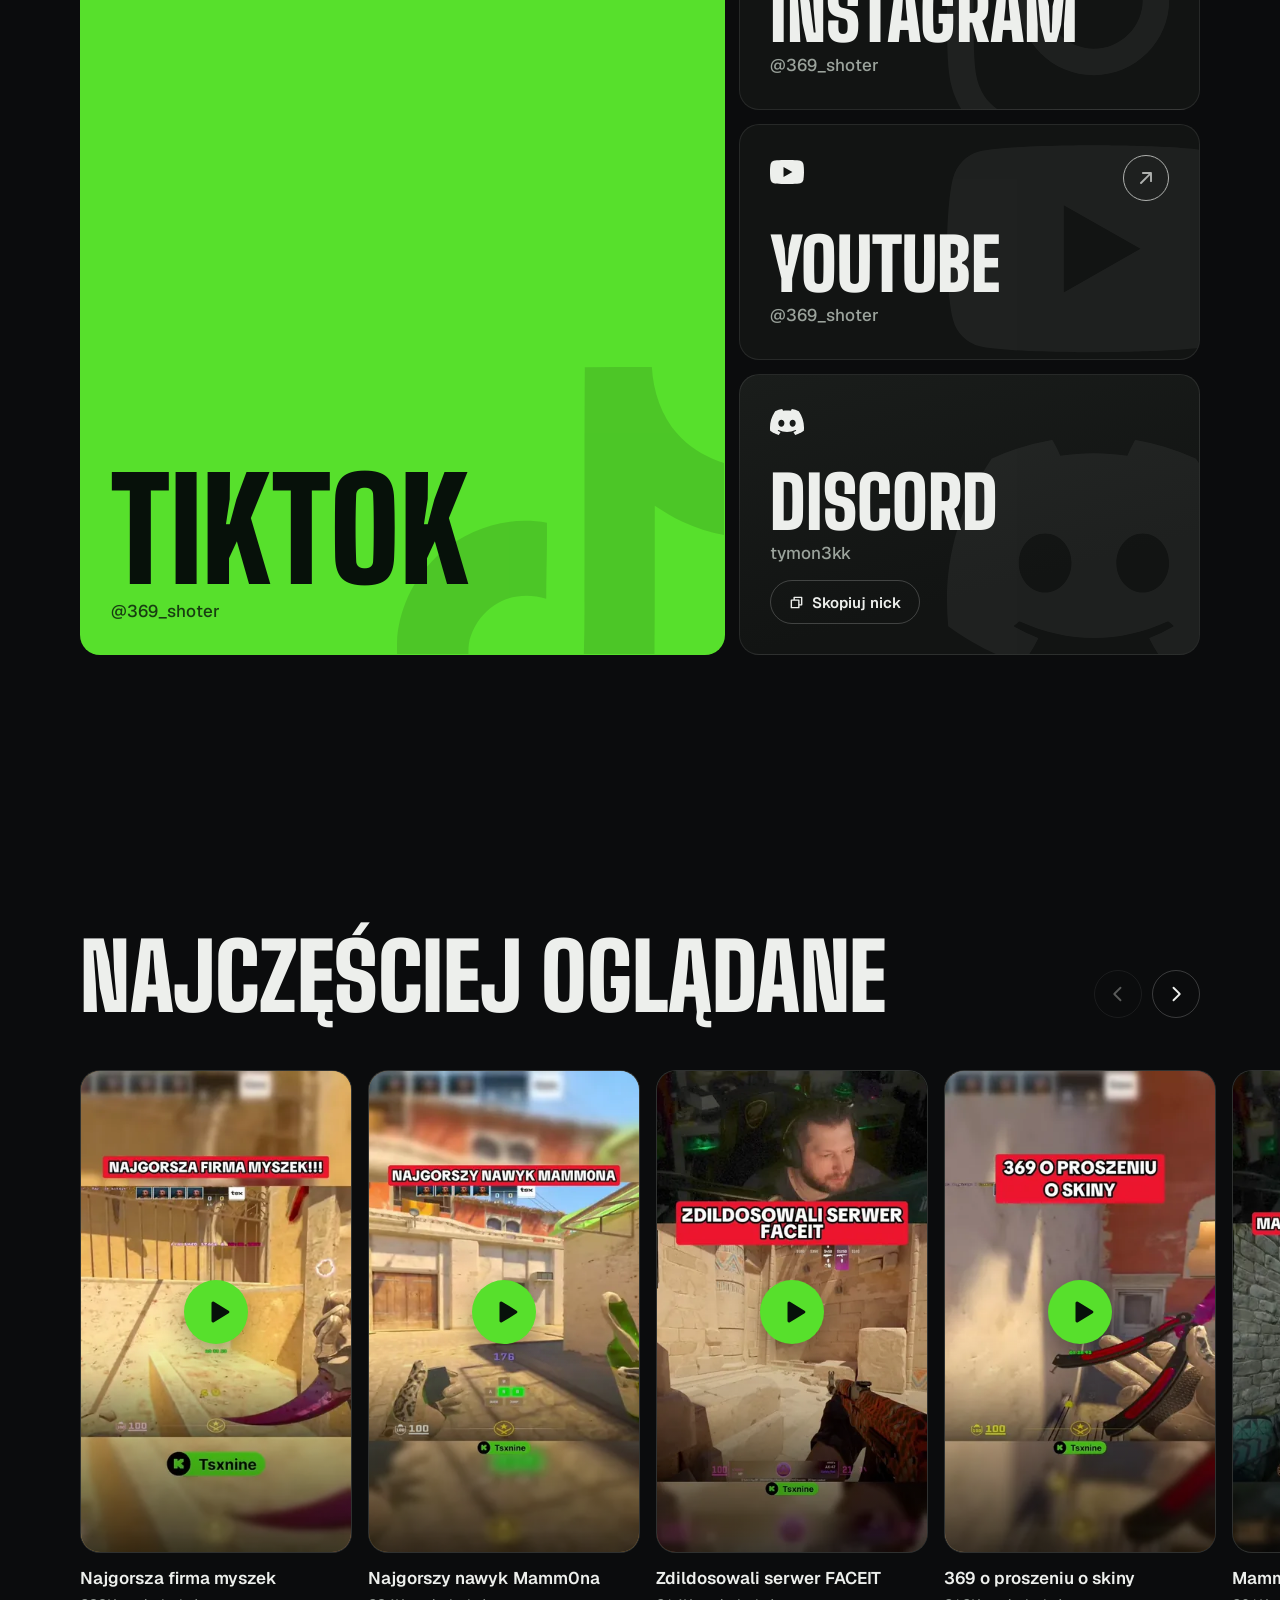
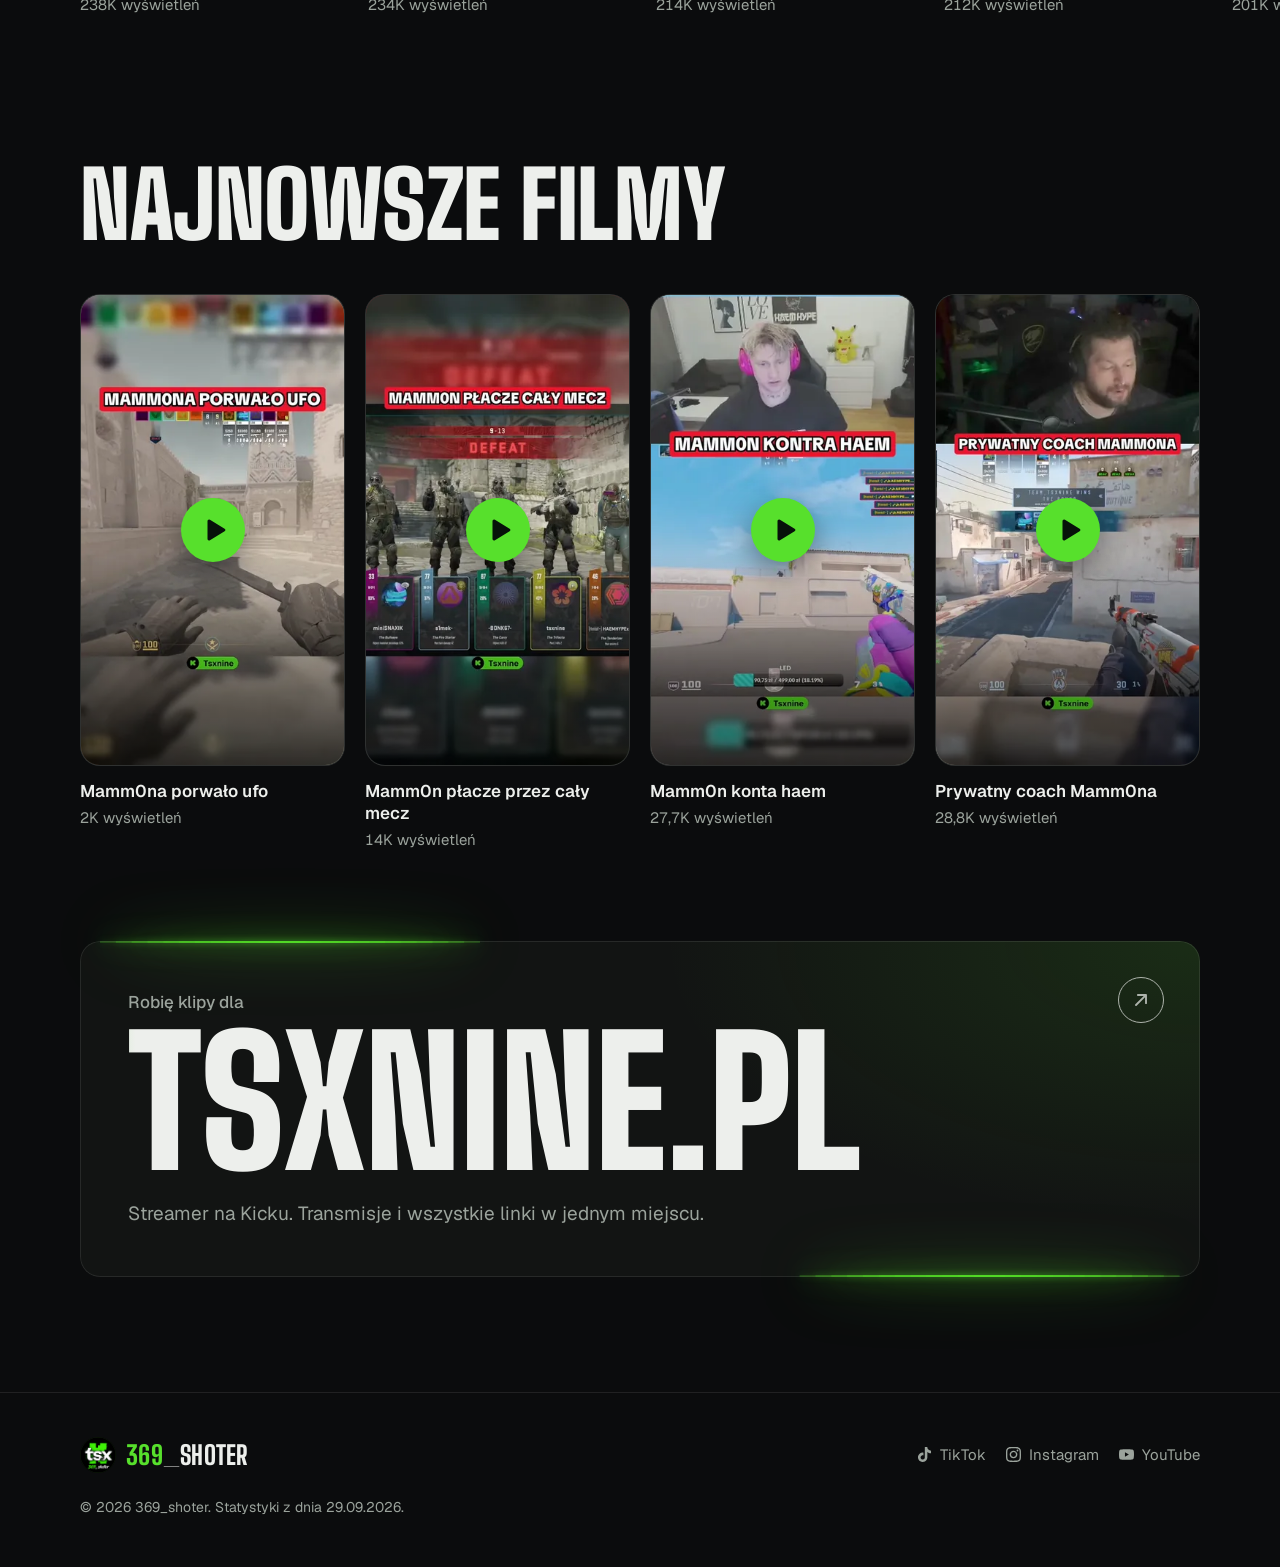
==== commit 2e83310c: "Move the site address to 369shoter.github.io The site moves to a free GitHub organization named 369s" ====
--- a/index.html
+++ b/index.html
@@ -20,8 +20,8 @@
   <meta property="og:site_name" content="369_shoter">
   <meta property="og:title" content="369_shoter | Klipy z CS2">
   <meta property="og:description" content="TikTok, Instagram, YouTube, Discord i najpopularniejsze filmy w jednym miejscu.">
-  <meta property="og:url" content="https://tymonekk.github.io/">
-  <meta property="og:image" content="https://tymonekk.github.io/assets/og.jpg">
+  <meta property="og:url" content="https://369shoter.github.io/">
+  <meta property="og:image" content="https://369shoter.github.io/assets/og.jpg">
   <meta property="og:image:width" content="1200">
   <meta property="og:image:height" content="630">
   <meta property="og:image:type" content="image/jpeg">
@@ -29,8 +29,8 @@
   <meta name="twitter:card" content="summary_large_image">
   <meta name="twitter:title" content="369_shoter | Klipy z CS2">
   <meta name="twitter:description" content="TikTok, Instagram, YouTube, Discord i najpopularniejsze filmy w jednym miejscu.">
-  <meta name="twitter:image" content="https://tymonekk.github.io/assets/og.jpg">
-  <link rel="canonical" href="https://tymonekk.github.io/">
+  <meta name="twitter:image" content="https://369shoter.github.io/assets/og.jpg">
+  <link rel="canonical" href="https://369shoter.github.io/">
   <meta name="google-site-verification" content="fS7ynN_CwBSaURUG7IqNypu272OeQsYLBxunyIMdzog" />
   <link rel="manifest" href="site.webmanifest">
 
@@ -42,7 +42,7 @@
     "@type": "WebSite",
     "name": "369_shoter",
     "alternateName": ["369 shoter", "369shoter", "369_shoter klipy CS2"],
-    "url": "https://tymonekk.github.io/"
+    "url": "https://369shoter.github.io/"
   }
   </script>
 
@@ -55,8 +55,8 @@
       "@type": "Person",
       "name": "369_shoter",
       "alternateName": "369 shoter",
-      "url": "https://tymonekk.github.io/",
-      "image": "https://tymonekk.github.io/assets/avatar.webp",
+      "url": "https://369shoter.github.io/",
+      "image": "https://369shoter.github.io/assets/avatar.webp",
       "description": "Klipy z CS2 i najlepsze akcje.",
       "sameAs": [
         "https://www.tiktok.com/@369_shoter",
--- a/css/style.css
+++ b/css/style.css
@@ -466,7 +466,8 @@
 .partner { padding-top: 0; padding-bottom: clamp(64px, 9vw, 120px); }
 /* Ramka jak na tsxnine.pl: w 2-pikselowym pierscieniu (.partner-ring, maska) obraca sie duzy pasek z zielonym swiatlem
    (.partner-beam), wiec swiatlo przesuwa sie po ramce, po dwoch przeciwnych stronach naraz. Poswiata wokol swiatla to
-   filtr drop-shadow na .partner-fx (swieci tylko tam, gdzie akurat jest swiatlo). Tempo: 4s w .partner-beam. */
+   filtr drop-shadow na .partner-fx (swieci tylko tam, gdzie akurat jest swiatlo). Z JS pasek zastepuja dwa swiatla o stalej
+   dlugosci jadace po ramce ze stala predkoscia (main.js, partnerTrail, tempo: LAP_MS); obracajacy sie pasek to zapas bez JS. */
 .partner-link {
   position: relative; isolation: isolate; display: block;
   padding: clamp(24px, 4vw, 48px);
@@ -490,6 +491,9 @@
   animation: partner-beam 4s linear infinite;
 }
 @keyframes partner-beam { to { transform: rotate(360deg); } }
+/* swiatla jadace po ramce ze stala predkoscia (main.js, partnerTrail); zastepuja pasek .partner-beam */
+.partner-trail { position: absolute; inset: 0; width: 100%; height: 100%; }
+.partner-trail rect { fill: none; stroke: var(--accent); stroke-width: 4; }
 /* Po najechaniu: blok sie unosi, ramka zapala sie na zielono z poswiata pod spodem, napis TSXNINE.PL zalewa sie
    zielenia od lewej do prawej, a strzalka obraca sie w zielonym kolku. */
 .partner-link::after {
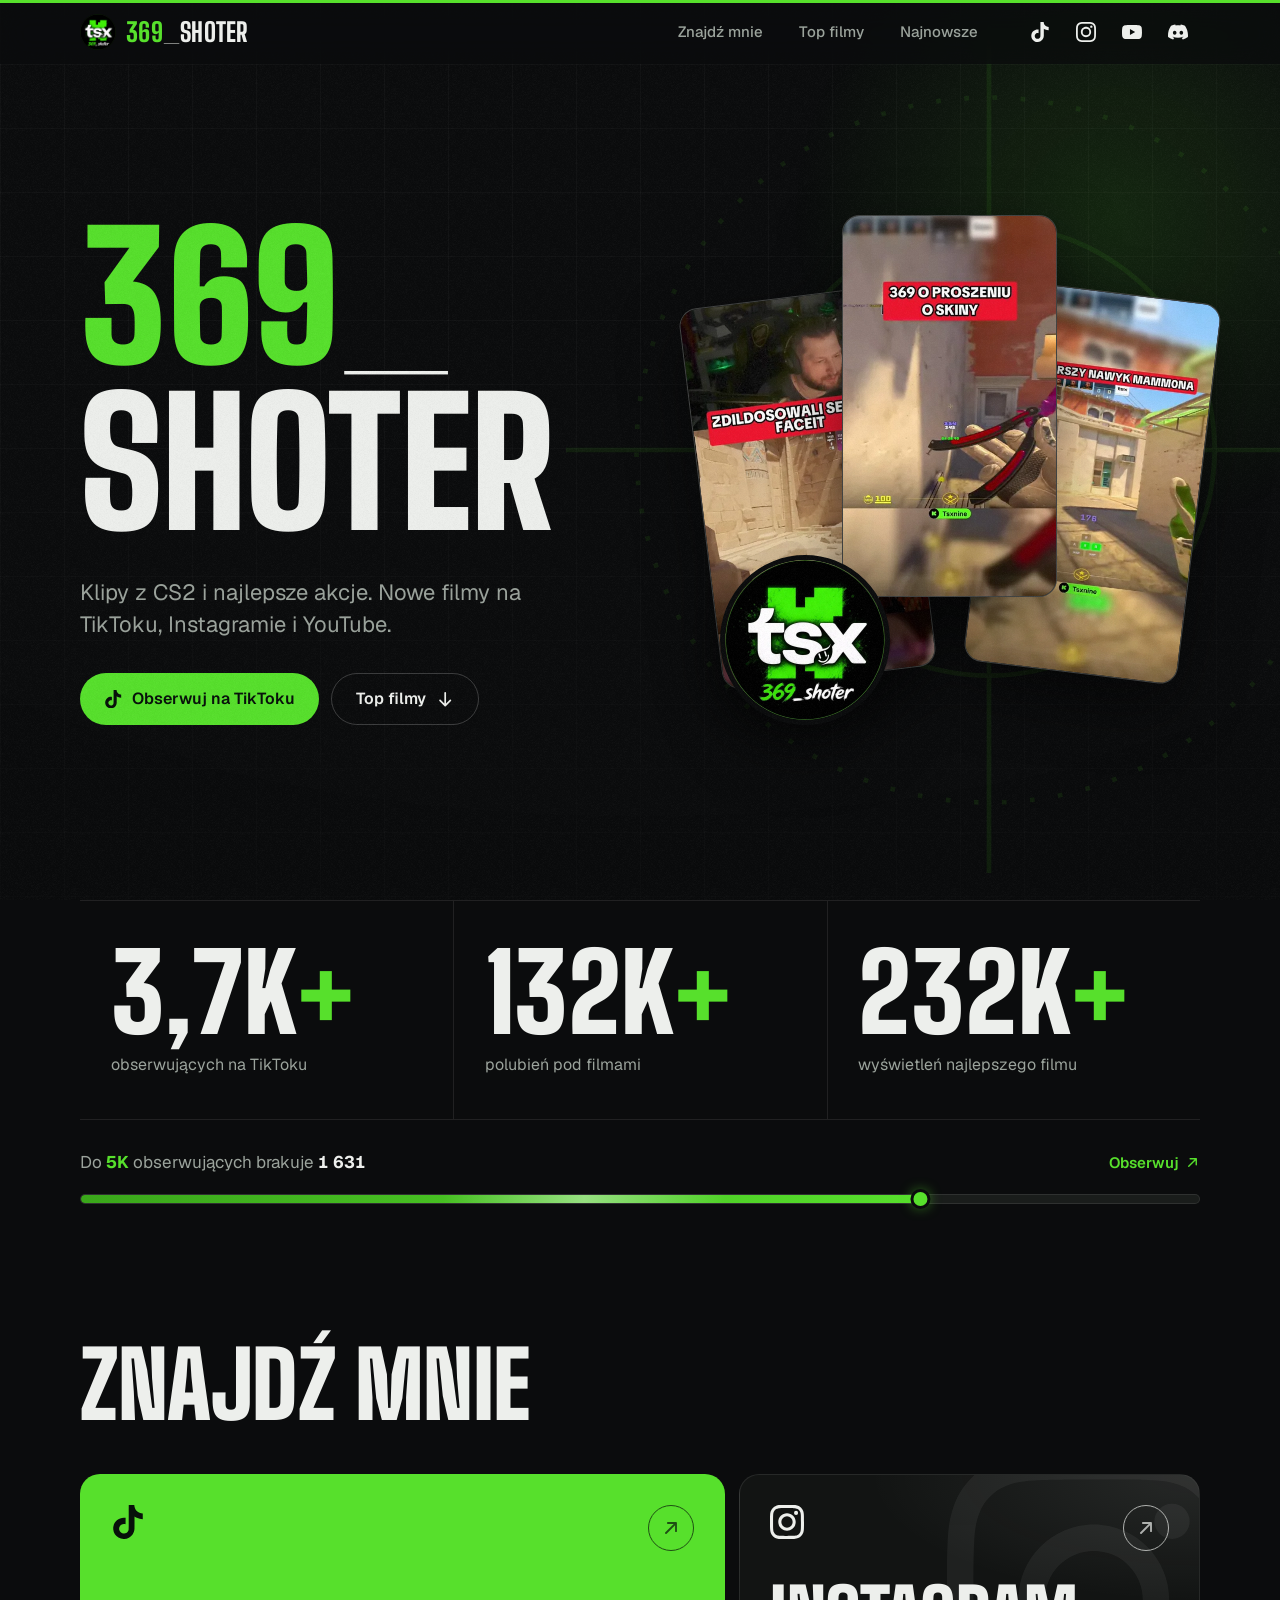
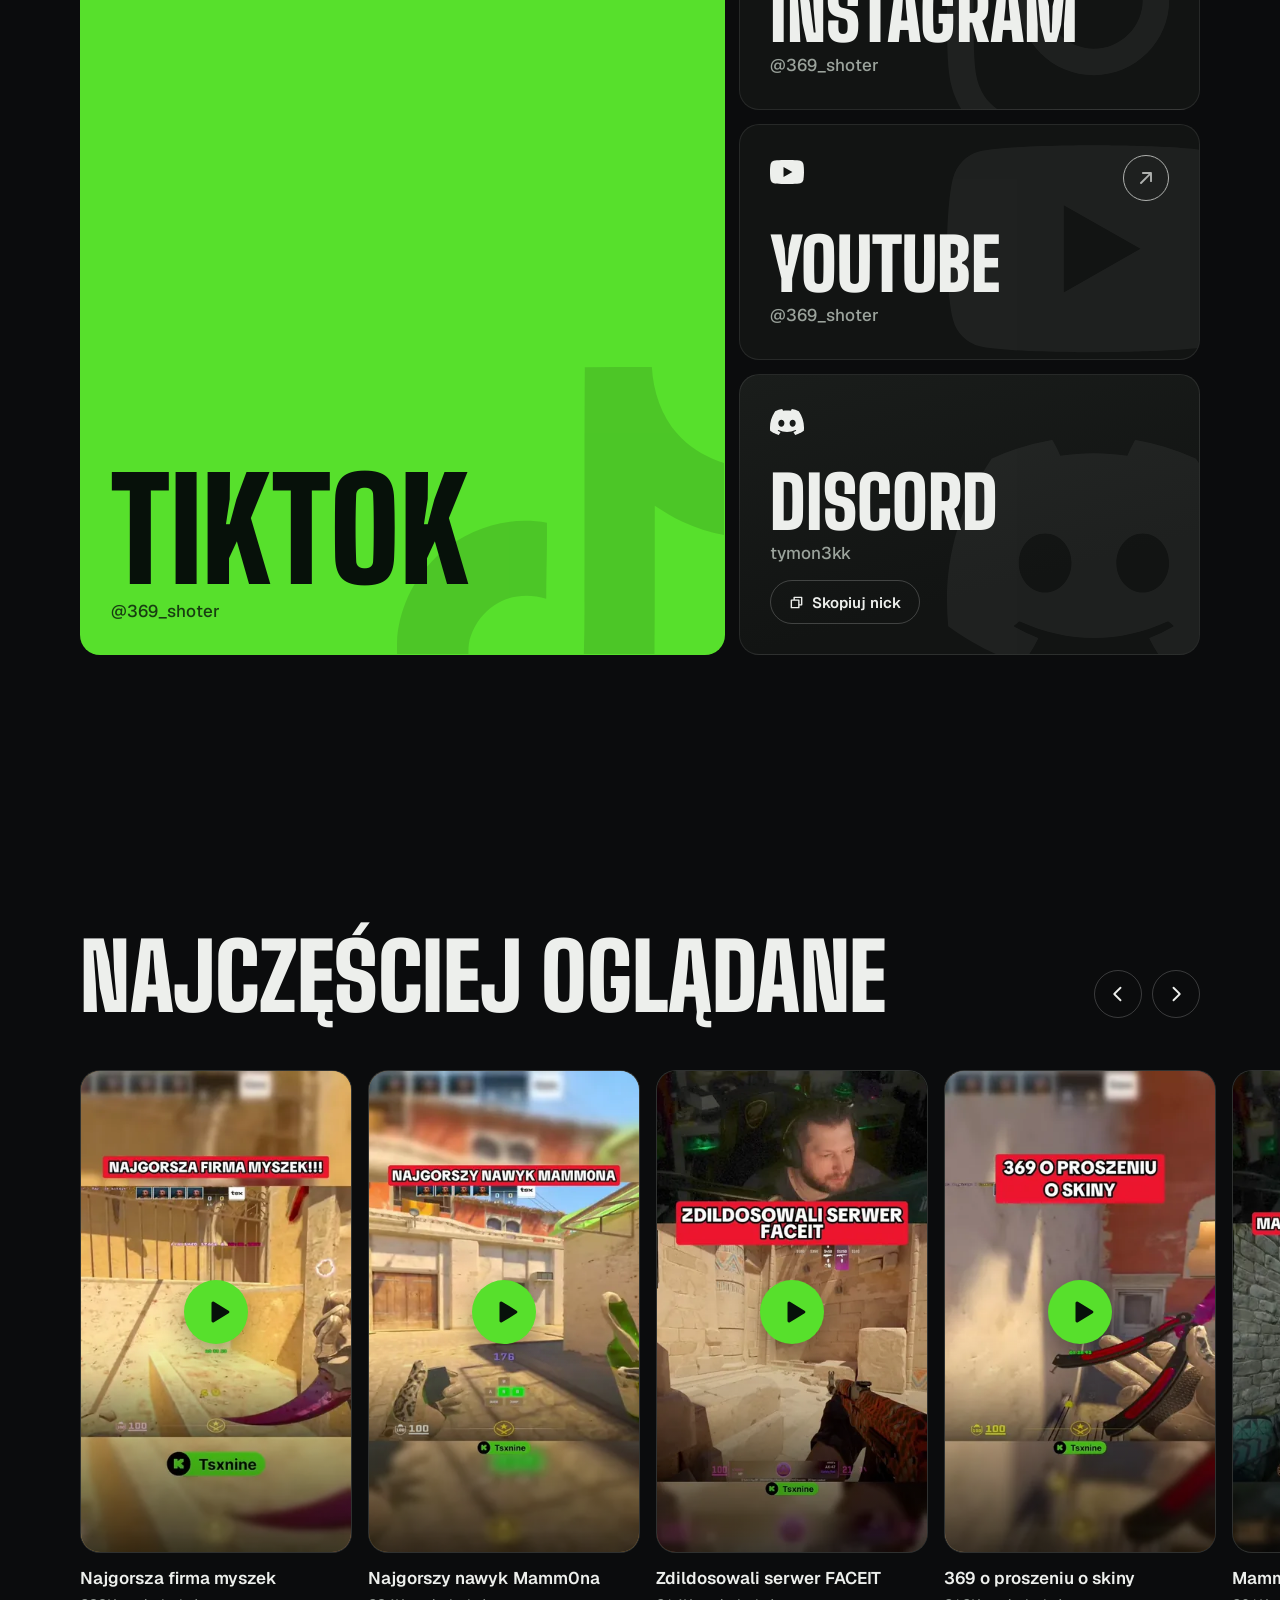
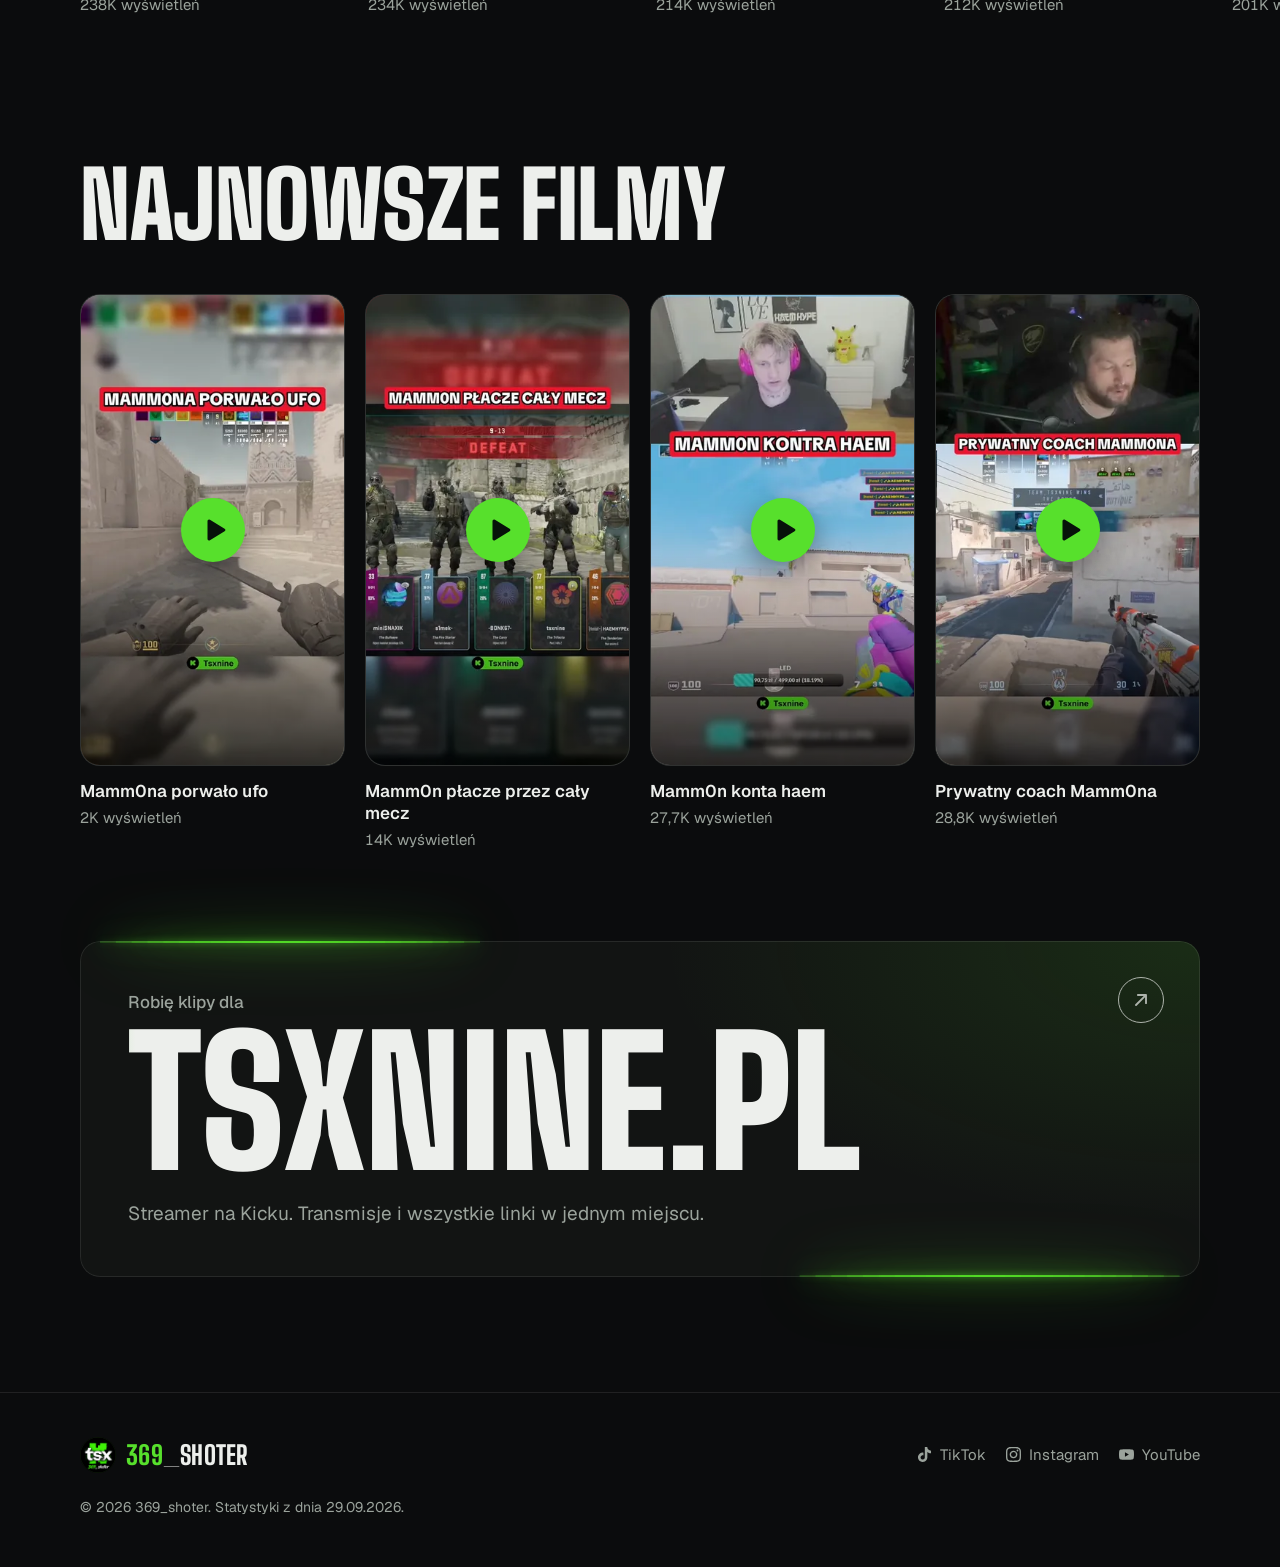
==== commit c75fc75f: "Weekly clip: the most viewed clip of the last 7 days under the stats A large card under the stats sh" ====
--- a/index.html
+++ b/index.html
@@ -185,6 +185,24 @@
       </div>
     </section>
 
+    <!-- Klip tygodnia: najczesciej ogladany klip z ostatnich 7 dni. Wypelnia i pokazuje go js/main.js (config.js -> weeklyClip) -->
+    <section class="weekly" id="klip-tygodnia" aria-labelledby="weekly-title" hidden>
+      <div class="wrap">
+        <div class="weekly-card" data-reveal>
+          <div class="weekly-media" id="weekly-media"></div>
+          <div class="weekly-body">
+            <p class="weekly-kicker">Klip tygodnia</p>
+            <h2 class="weekly-title" id="weekly-title">Klip tygodnia</h2>
+            <p class="weekly-meta" id="weekly-meta"></p>
+            <div class="weekly-actions">
+              <button class="btn btn-primary btn-sm" id="weekly-play" type="button"><svg class="icon"><use href="#i-play"/></svg>Odtwórz</button>
+              <a class="btn btn-ghost btn-sm" id="weekly-tiktok" href="https://www.tiktok.com/@369_shoter" target="_blank" rel="noopener"><svg class="icon"><use href="#i-tiktok"/></svg>Na TikToku</a>
+            </div>
+          </div>
+        </div>
+      </div>
+    </section>
+
     <section class="links section" id="linki">
       <div class="wrap">
         <h2 class="h2" data-reveal><span class="wipe">Znajdź mnie</span></h2>
--- a/css/style.css
+++ b/css/style.css
@@ -252,6 +252,40 @@
 .stat dd .suffix { color: var(--accent-ink); }
 .stat dt { order: 2; margin-top: 12px; color: var(--muted); font-size: clamp(13px, 1.5vw, 16px); line-height: 1.35; overflow-wrap: anywhere; }
 .stat { display: flex; flex-direction: column; min-width: 0; }
+/* cztery liczby: na komputerze w jednym rzedzie (mniejsza czcionka), na telefonie 2x2 */
+.stats-grid[data-n="4"] { grid-template-columns: repeat(4, 1fr); }
+.stats-grid[data-n="4"] .stat dd { font-size: clamp(40px, 6.4vw, 88px); }
+@media (max-width: 719px) {
+  .stats-grid[data-n="4"] { grid-template-columns: repeat(2, 1fr); }
+  .stats-grid[data-n="4"] .stat dd { font-size: clamp(44px, 13vw, 76px); }
+  .stats-grid[data-n="4"] .stat:nth-child(odd) { border-left: 0; }
+  .stats-grid[data-n="4"] .stat:nth-child(n+3) { border-top: 1px solid var(--line); }
+}
+
+/* ---------- Klip tygodnia (pod statystykami, main.js -> weeklyClip) ---------- */
+.weekly { padding-top: clamp(48px, 7vw, 96px); }
+.weekly[hidden] { display: none; }
+.weekly-card {
+  display: grid; grid-template-columns: minmax(0, 300px) minmax(0, 1fr); align-items: center; gap: clamp(20px, 4.5vw, 64px);
+  padding: clamp(12px, 2.2vw, 24px); border-radius: calc(var(--r-card) + 8px); border: 1px solid var(--line);
+  background: var(--bg-elev); /* zapas dla przegladarek bez color-mix */
+  background: radial-gradient(70% 130% at 100% 0%, color-mix(in srgb, var(--accent) 11%, transparent), transparent 62%), var(--bg-elev);
+}
+.weekly-body { min-width: 0; padding-block: 8px; }
+.weekly-kicker { display: inline-flex; align-items: center; gap: 10px; color: var(--accent-ink); font: 800 13px/1 var(--font-body); letter-spacing: .14em; text-transform: uppercase; }
+.weekly-kicker::before { content: ""; width: 8px; height: 8px; border-radius: 50%; background: var(--accent); box-shadow: 0 0 12px var(--accent); }
+.weekly-title { margin-top: 16px; font: 900 clamp(34px, 5.6vw, 80px)/.9 var(--font-display); text-transform: uppercase; letter-spacing: -.005em; overflow-wrap: anywhere; }
+.weekly-meta { margin-top: 18px; color: var(--muted); font-size: clamp(15px, 1.7vw, 19px); }
+.weekly-meta b { color: var(--text); font-weight: 700; font-variant-numeric: tabular-nums; }
+.weekly-actions { display: flex; flex-wrap: wrap; gap: 10px; margin-top: clamp(20px, 3vw, 32px); }
+/* telefon: okladka obok tekstu, przyciski jeden pod drugim */
+@media (max-width: 599px) {
+  .weekly-card { grid-template-columns: minmax(0, 44%) minmax(0, 1fr); align-items: end; gap: 14px; }
+  .weekly-title { margin-top: 12px; font-size: clamp(24px, 7.4vw, 34px); }
+  .weekly-meta { margin-top: 10px; font-size: 14px; }
+  .weekly-actions { flex-direction: column; gap: 8px; margin-top: 14px; }
+  .weekly-actions .btn { width: 100%; padding-inline: 12px; }
+}
 
 /* ---------- Pasek do kolejnego progu obserwujacych (pod statystykami) ---------- */
 .milestone { margin-top: 20px; display: grid; gap: 10px; }
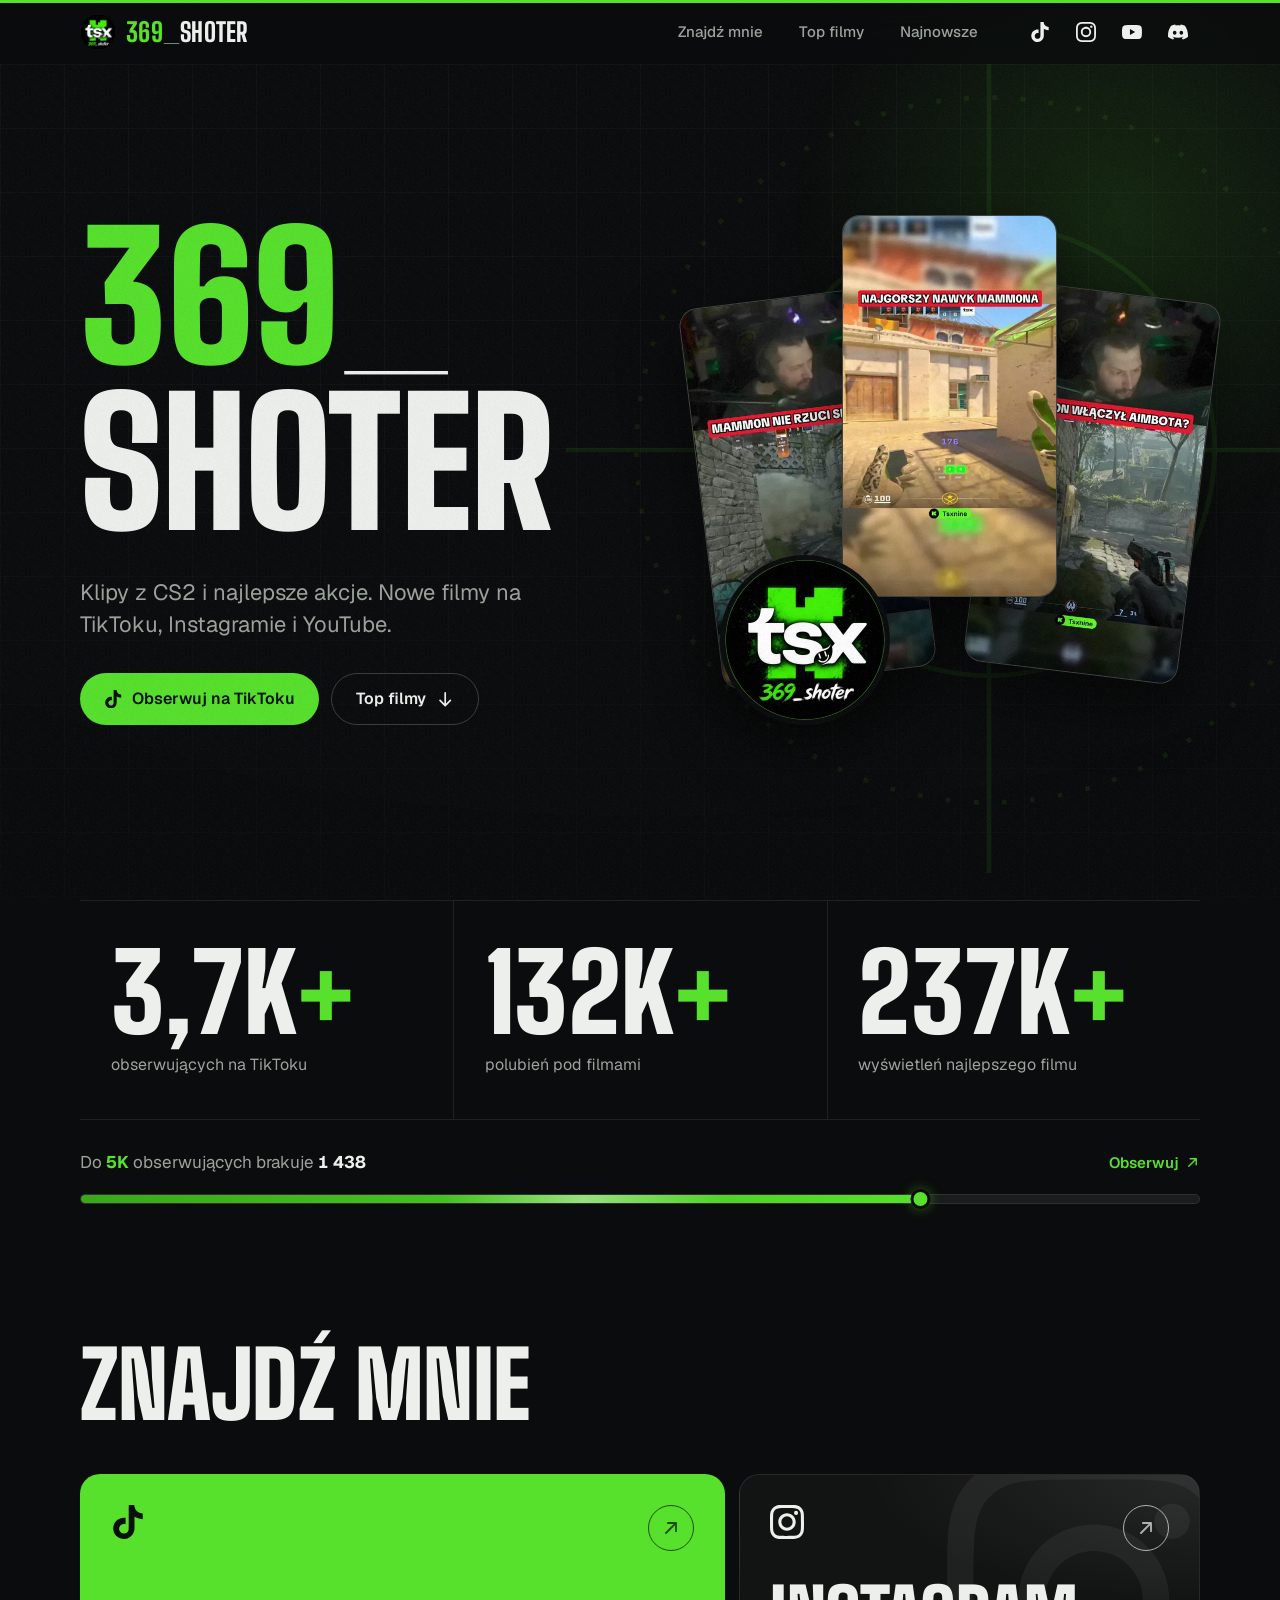
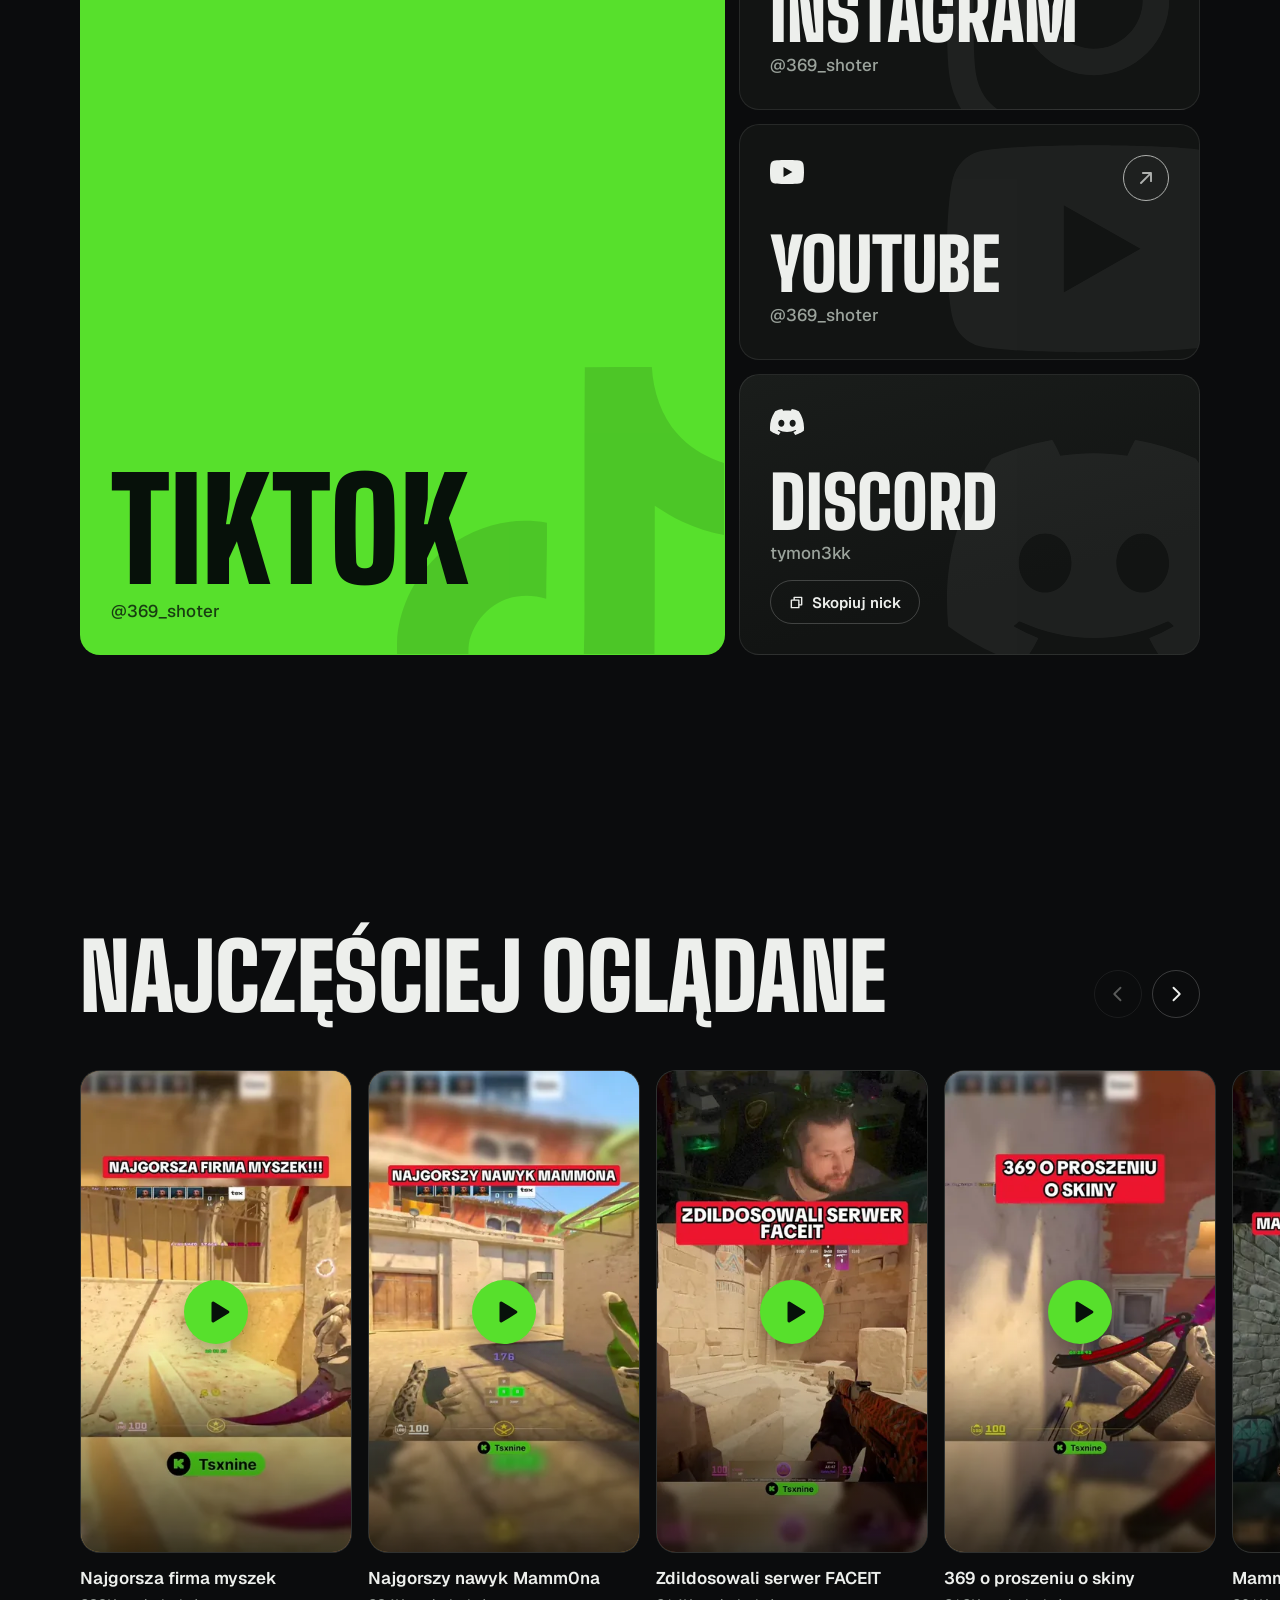
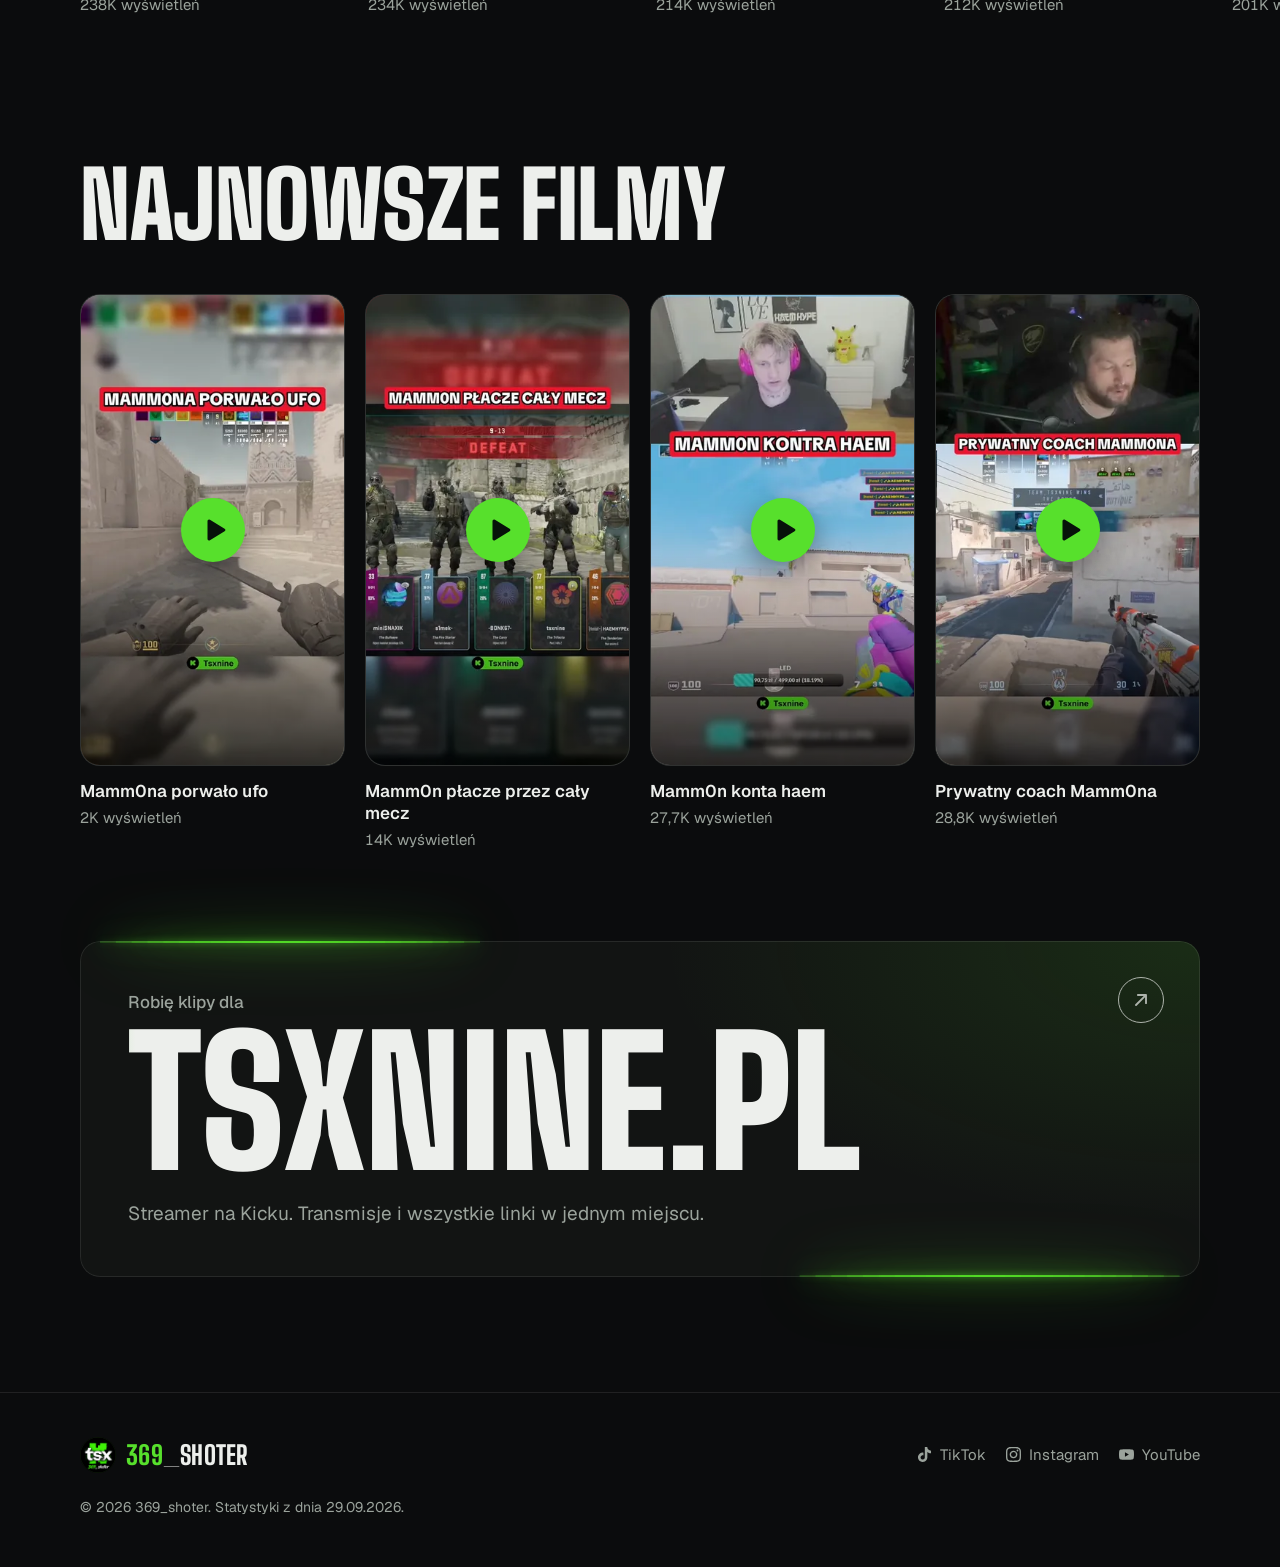
==== commit d6e46ad5: "Player: green "Obserwuj" button that follows on TikTok The bar under the video now has a follow butt" ====
--- a/index.html
+++ b/index.html
@@ -327,8 +327,9 @@
     </div>
     <div class="player-bar">
       <div class="player-actions">
-        <a class="btn btn-ghost btn-sm" id="player-link" href="#" target="_blank" rel="noopener">Otwórz w TikToku<svg class="icon"><use href="#i-arrow-up-right"/></svg></a>
-        <button class="btn btn-ghost btn-sm" id="player-share" type="button" aria-label="Kopiuj link do filmu"><svg class="icon"><use href="#i-copy"/></svg><span class="share-label" id="player-share-label">Kopiuj link</span></button>
+        <a class="btn btn-primary btn-sm" id="player-follow" data-link="tiktok" href="https://www.tiktok.com/@369_shoter" target="_blank" rel="noopener"><svg class="icon"><use href="#i-tiktok"/></svg>Obserwuj<span class="sr-only"> 369_shoter na TikToku</span></a>
+        <a class="btn btn-ghost btn-sm" id="player-link" href="#" target="_blank" rel="noopener"><span class="link-label">Otwórz</span><span class="sr-only"> w TikToku</span><svg class="icon"><use href="#i-arrow-up-right"/></svg></a>
+        <button class="btn btn-ghost btn-sm" id="player-share" type="button" aria-label="Kopiuj link do filmu" title="Kopiuj link"><svg class="icon"><use href="#i-copy"/></svg><span class="share-label" id="player-share-label">Kopiuj link</span></button>
       </div>
       <button class="icon-btn icon-btn-lg" id="player-close" type="button" aria-label="Zamknij odtwarzacz"><svg class="icon"><use href="#i-x"/></svg></button>
     </div>
--- a/css/style.css
+++ b/css/style.css
@@ -124,6 +124,8 @@
 .btn-ghost { border: 1px solid var(--line-strong); color: var(--text); }
 @media (hover: hover) { .btn-ghost:hover { border-color: var(--accent-ink); color: var(--accent-ink); } }
 .btn-sm { height: 44px; padding: 0 18px; font-size: 15px; }
+/* tekst tylko dla czytnikow ekranu (niewidoczny, ale wchodzi do nazwy przycisku) */
+.sr-only { position: absolute; width: 1px; height: 1px; margin: -1px; padding: 0; overflow: hidden; clip-path: inset(50%); white-space: nowrap; border: 0; }
 
 .icon-btn {
   display: inline-grid; place-items: center;
@@ -261,6 +263,10 @@
   .stats-grid[data-n="4"] .stat:nth-child(odd) { border-left: 0; }
   .stats-grid[data-n="4"] .stat:nth-child(n+3) { border-top: 1px solid var(--line); }
 }
+/* "+287 w tym tygodniu" pod liczba obserwujacych (main.js -> followersGrowth): drugi <dd> tej samej pary, wiec zwykla czcionka
+   zamiast duzej liczby (selektor mocniejszy niz reguly .stat dd wyzej) */
+.stats-grid .stat dd.stat-delta { order: 3; margin-top: 8px; color: var(--muted); font: 400 clamp(12px, 1.35vw, 15px)/1.35 var(--font-body); font-variant-numeric: normal; }
+.stat-delta b { color: var(--accent-ink); font-weight: 700; font-variant-numeric: tabular-nums; }
 
 /* ---------- Klip tygodnia (pod statystykami, main.js -> weeklyClip) ---------- */
 .weekly { padding-top: clamp(48px, 7vw, 96px); }
@@ -272,6 +278,7 @@
   background: radial-gradient(70% 130% at 100% 0%, color-mix(in srgb, var(--accent) 11%, transparent), transparent 62%), var(--bg-elev);
 }
 .weekly-body { min-width: 0; padding-block: 8px; }
+.weekly-media .vcard-fallback { display: none; } /* tytul jest juz obok, duzy */
 .weekly-kicker { display: inline-flex; align-items: center; gap: 10px; color: var(--accent-ink); font: 800 13px/1 var(--font-body); letter-spacing: .14em; text-transform: uppercase; }
 .weekly-kicker::before { content: ""; width: 8px; height: 8px; border-radius: 50%; background: var(--accent); box-shadow: 0 0 12px var(--accent); }
 .weekly-title { margin-top: 16px; font: 900 clamp(34px, 5.6vw, 80px)/.9 var(--font-display); text-transform: uppercase; letter-spacing: -.005em; overflow-wrap: anywhere; }
@@ -442,6 +449,13 @@
   box-shadow: 0 6px 18px rgb(0 0 0 / .4);
 }
 .vcard-media img { position: relative; width: 100%; height: 100%; object-fit: cover; opacity: 0; transition: opacity .6s ease, transform .6s var(--ease); }
+/* zastepcza okladka, gdy prawdziwej nie da sie wczytac (main.js -> videoCard): tlo w kolorach strony i tytul klipu na dole */
+.vcard-media.no-cover { background: radial-gradient(110% 70% at 20% 0%, color-mix(in srgb, var(--accent) 20%, transparent), transparent 70%), var(--bg-elev-2); }
+.vcard-fallback {
+  position: absolute; z-index: 1; left: 14px; right: 14px; bottom: 16px; text-align: left;
+  font: 900 clamp(18px, 2vw, 28px)/.95 var(--font-display); text-transform: uppercase; color: var(--text); overflow-wrap: anywhere;
+  display: -webkit-box; -webkit-line-clamp: 4; -webkit-box-orient: vertical; overflow: hidden;
+}
 .vcard-media img.is-loaded { opacity: 1; }
 /* rozmyty podglad (mikro-miniatura z data/tiktok.js) widoczny, zanim zaladuje sie okladka */
 .vcard-media::before { content: ""; position: absolute; inset: -12%; background: var(--lqip, none) center / cover no-repeat; filter: blur(14px) saturate(1.25); }
@@ -584,11 +598,17 @@
   position: absolute; inset: 0; z-index: 1; display: grid; place-content: center; justify-items: center; gap: 18px;
   padding: 24px; text-align: center; background: rgb(0 0 0 / .84); font-size: 17px;
 }
-.player-bar { display: flex; align-items: center; justify-content: space-between; gap: 8px; margin-top: 12px; }
+/* container-type: pasek ma szerokosc filmu (nie rozpycha okna), a przyciski dopasowuja sie do niej ponizej */
+.player-bar { display: flex; align-items: center; justify-content: space-between; gap: 8px; margin-top: 12px; container-type: inline-size; }
 .player-actions { display: flex; flex-wrap: wrap; gap: 8px; }
 #player-share.is-done { color: var(--accent-ink); border-color: var(--accent); }
-/* na waskim ekranie przycisk kopiowania to sama ikona (zeby pasek zostal w jednym rzedzie), a potwierdzenie pokazuje dymek na filmie */
-@media (max-width: 480px) { #player-share .share-label { display: none; } }
+/* "Obserwuj" (zielony) + "Otworz" + kopiowanie + zamkniecie mieszcza sie w jednym rzedzie pod filmem:
+   kopiowanie to sama ikona (potwierdzenie pokazuje dymek na filmie), przy waskim filmie "Otworz" tez,
+   a przy bardzo waskim znika jeszcze ikonka TikToka z "Obserwuj" */
+.player-actions .btn-sm { padding: 0 14px; }
+#player-share .share-label { display: none; }
+@container (max-width: 355px) { #player-link .link-label { position: absolute; width: 1px; height: 1px; overflow: hidden; clip-path: inset(50%); white-space: nowrap; } }
+@container (max-width: 294px) { #player-follow .icon { display: none; } }
 .player-toast {
   position: absolute; z-index: 2; left: 50%; top: 12px; translate: -50% 0; padding: 8px 14px; border-radius: var(--r-pill);
   background: rgb(0 0 0 / .72); color: #fff; font: 600 14px/1 var(--font-body); white-space: nowrap; pointer-events: none;
@@ -633,6 +653,7 @@
   .player[open] { display: flex; align-items: center; gap: 12px; }
   .player-stage { width: auto; height: calc(100vh - 24px); height: calc(100dvh - 24px); }
   .player-bar, .player-actions { flex-direction: column; margin-top: 0; }
+  .player-bar { container-type: normal; }
 }
 
 /* ---------- Stopka ---------- */
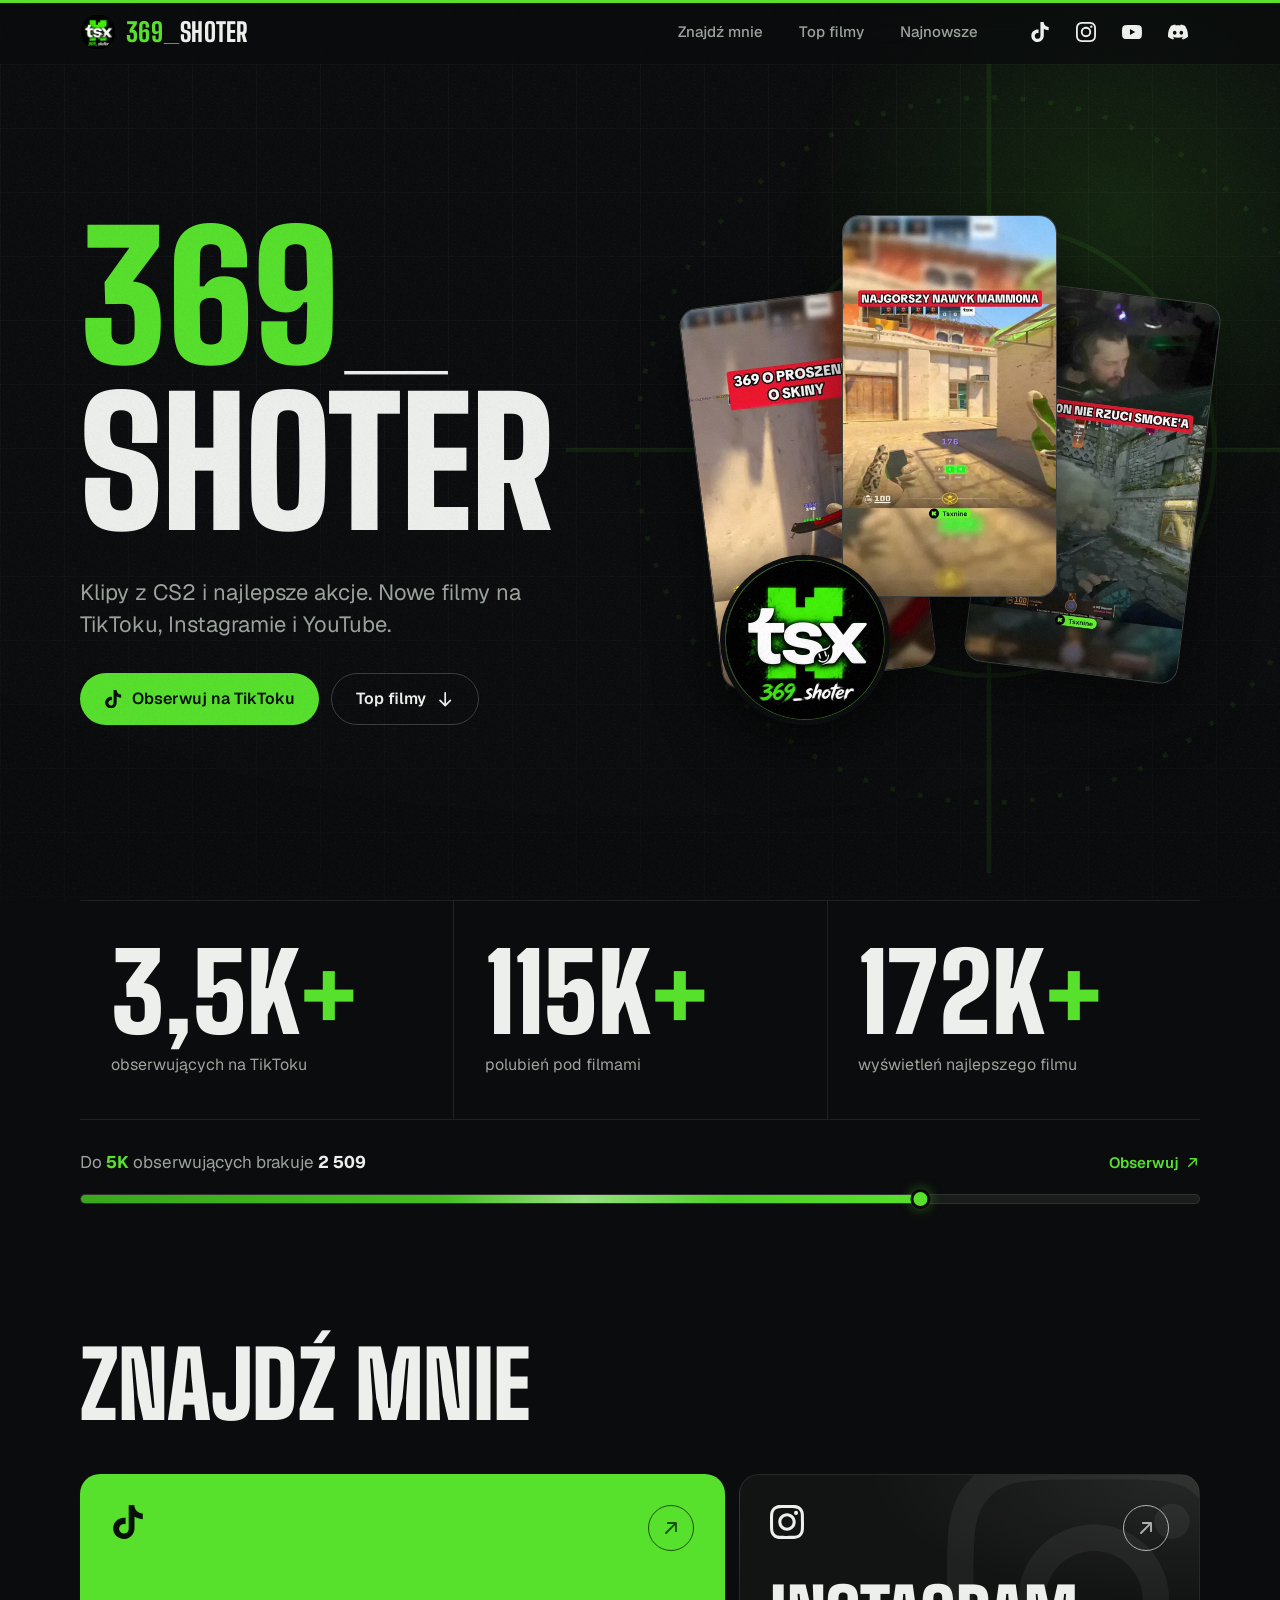
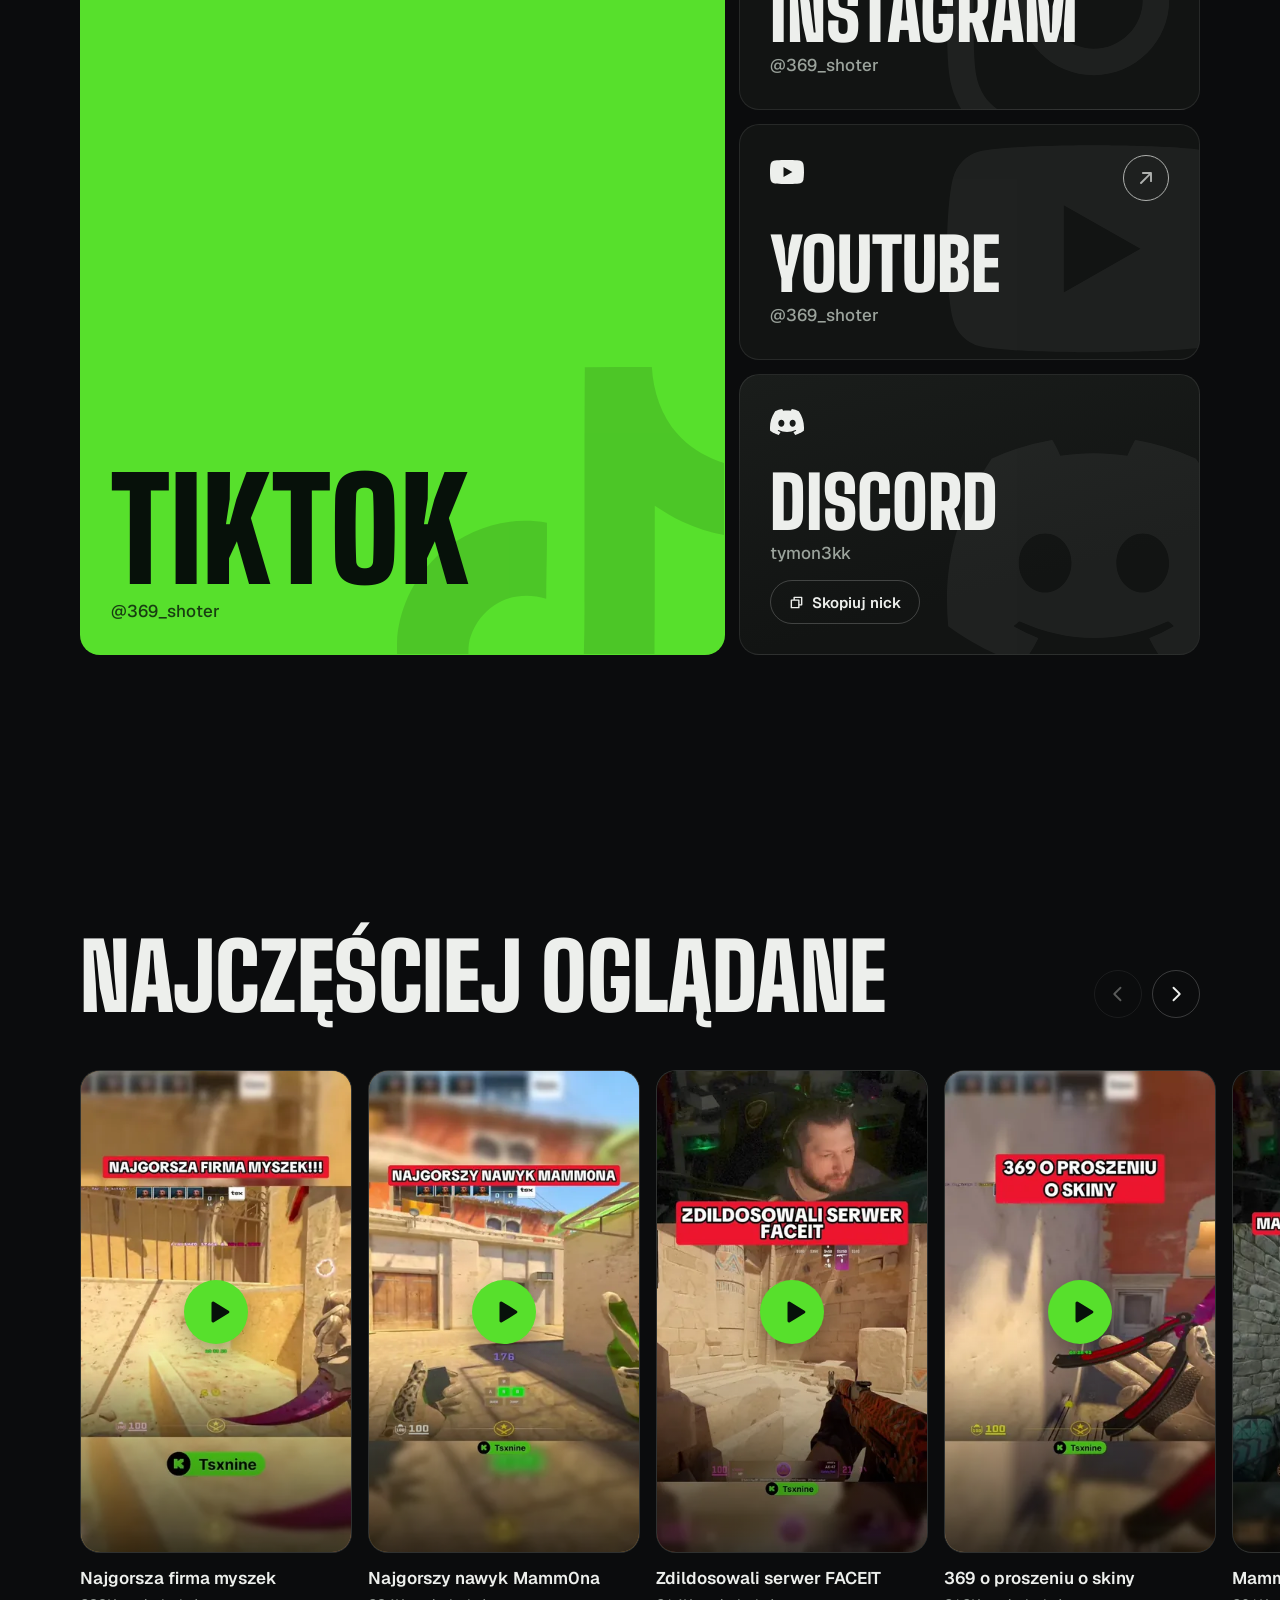
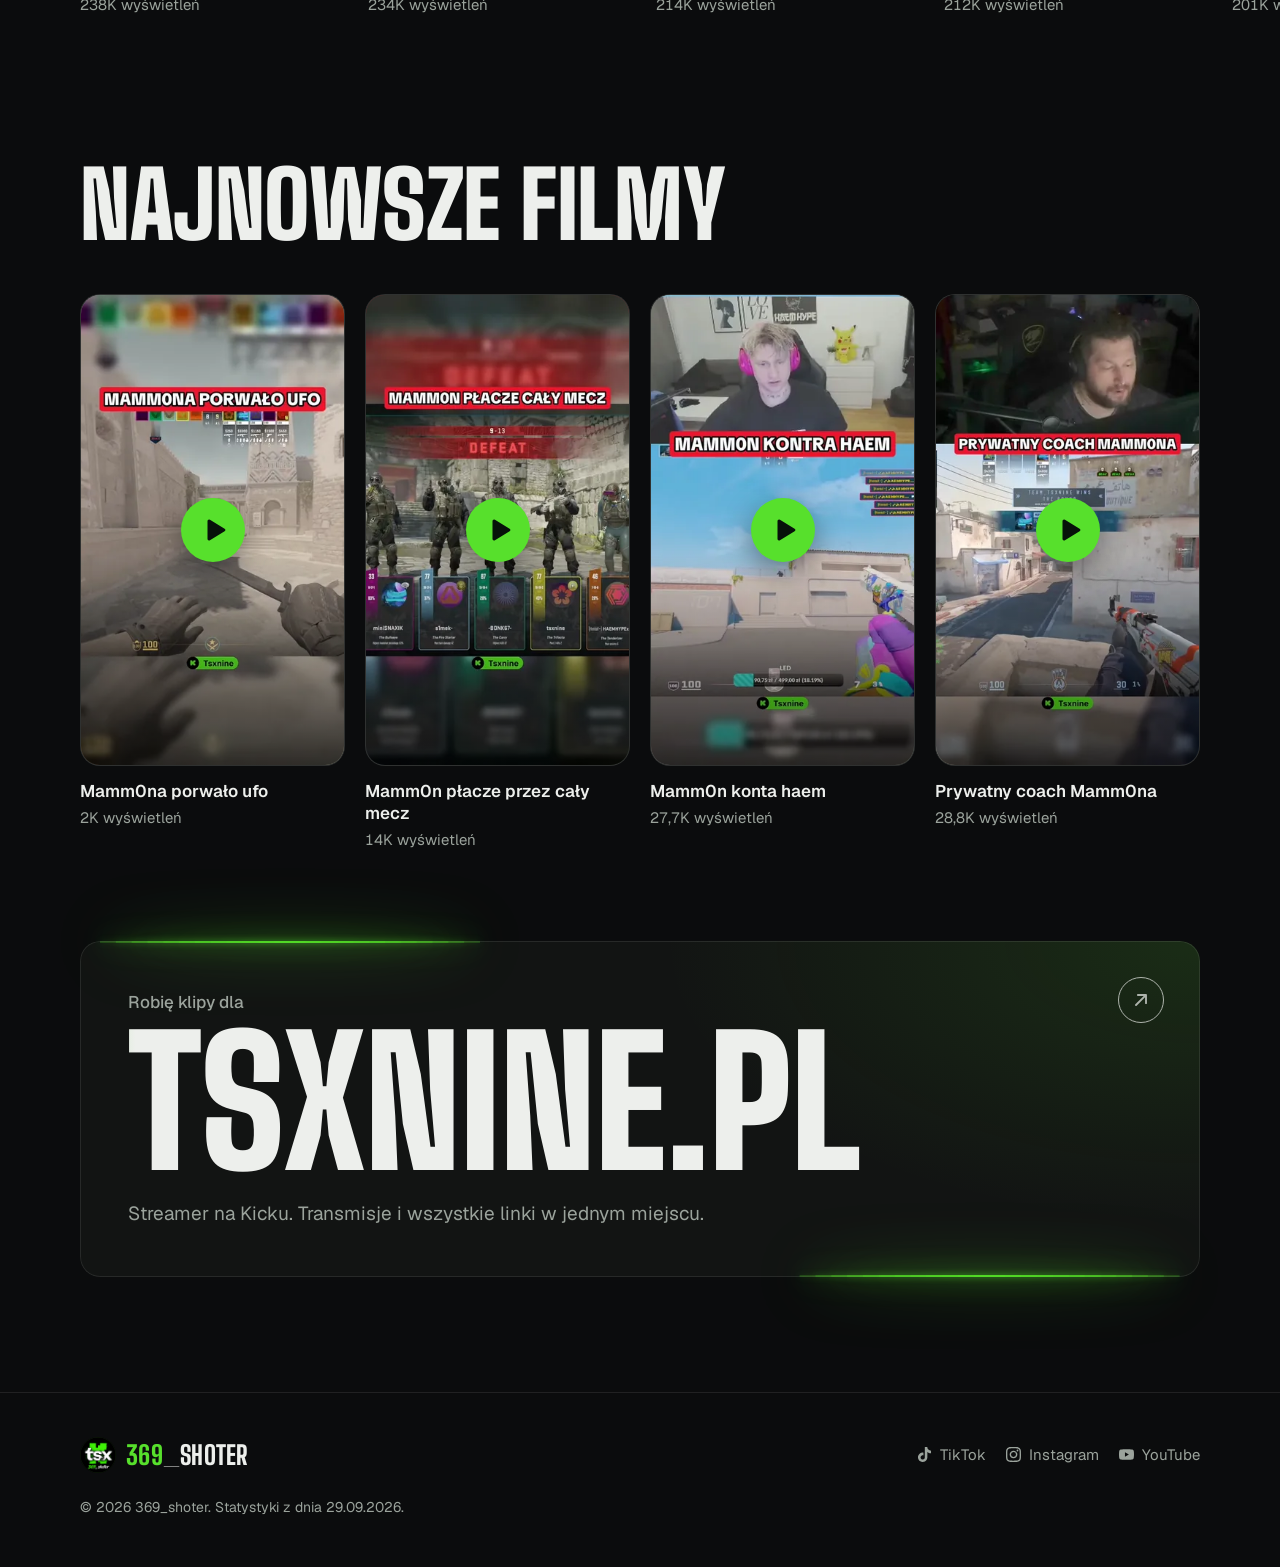
==== commit 5ba96fcc: "Weekly clip: list of previous weeks' winners under the card Shows the most viewed clip published in " ====
--- a/index.html
+++ b/index.html
@@ -200,6 +200,11 @@
             </div>
           </div>
         </div>
+        <!-- Zwyciezcy poprzednich tygodni (main.js -> weeklyArchive, config.js -> weeklyArchive) -->
+        <div class="weekly-past" id="weekly-past" hidden data-reveal>
+          <h3 class="weekly-past-title">Poprzednie tygodnie</h3>
+          <ol class="weekly-past-list" id="weekly-past-list"></ol>
+        </div>
       </div>
     </section>
 
--- a/css/style.css
+++ b/css/style.css
@@ -285,6 +285,40 @@
 .weekly-meta { margin-top: 18px; color: var(--muted); font-size: clamp(15px, 1.7vw, 19px); }
 .weekly-meta b { color: var(--text); font-weight: 700; font-variant-numeric: tabular-nums; }
 .weekly-actions { display: flex; flex-wrap: wrap; gap: 10px; margin-top: clamp(20px, 3vw, 32px); }
+/* Poprzednie tygodnie: male karty pod Klipem tygodnia (telefon: lista, tablet: 2 kolumny, komputer: 4) */
+.weekly-past { margin-top: clamp(22px, 3vw, 32px); }
+.weekly-past[hidden] { display: none; }
+.weekly-past-title { color: var(--muted); font: 800 13px/1 var(--font-body); letter-spacing: .14em; text-transform: uppercase; }
+.weekly-past-list { list-style: none; margin: 14px 0 0; padding: 0; display: grid; gap: 10px; grid-template-columns: minmax(0, 1fr); }
+@media (min-width: 600px) { .weekly-past-list { grid-template-columns: repeat(2, minmax(0, 1fr)); } }
+@media (min-width: 1000px) { .weekly-past-list { grid-template-columns: repeat(4, minmax(0, 1fr)); } }
+.wpast {
+  display: flex; align-items: center; gap: 14px; width: 100%; height: 100%; padding: 10px; text-align: left; color: var(--text);
+  border: 1px solid var(--line); border-radius: var(--r-card); background: var(--bg-elev);
+  transition: border-color .2s, transform .3s var(--ease);
+}
+.wpast:active { transform: scale(.98); }
+@media (hover: hover) {
+  .wpast:hover { border-color: var(--accent-ink); transform: translateY(-2px); }
+  .wpast:hover .wpast-title { color: var(--accent-ink); }
+  .wpast:hover .wpast-play { background: var(--accent); color: var(--on-accent); }
+}
+.wpast-cover {
+  position: relative; flex: none; width: 58px; aspect-ratio: 9 / 16; border-radius: 10px; overflow: hidden;
+  background: var(--bg-elev-2) var(--lqip, none) center / cover no-repeat;
+}
+.wpast-cover img { position: absolute; inset: 0; width: 100%; height: 100%; object-fit: cover; opacity: 0; transition: opacity .3s; }
+.wpast-cover img.is-loaded { opacity: 1; }
+.wpast-play {
+  position: absolute; left: 50%; top: 50%; translate: -50% -50%; display: grid; place-items: center;
+  width: 28px; height: 28px; border-radius: 50%; background: rgb(0 0 0 / .55); color: #fff; font-size: 12px;
+  transition: background-color .2s, color .2s;
+}
+.wpast-body { display: grid; gap: 5px; min-width: 0; }
+.wpast-week { color: var(--accent-ink); font: 700 12px/1.2 var(--font-body); letter-spacing: .05em; font-variant-numeric: tabular-nums; }
+.wpast-title { font: 600 15px/1.3 var(--font-body); display: -webkit-box; -webkit-line-clamp: 2; -webkit-box-orient: vertical; overflow: hidden; transition: color .2s; }
+.wpast-views { color: var(--muted); font-size: 13px; }
+.wpast-views b { color: var(--text); font-weight: 700; font-variant-numeric: tabular-nums; }
 /* telefon: okladka obok tekstu, przyciski jeden pod drugim */
 @media (max-width: 599px) {
   .weekly-card { grid-template-columns: minmax(0, 44%) minmax(0, 1fr); align-items: end; gap: 14px; }
@@ -331,6 +365,10 @@
 .milestone.in .milestone-tip::after { scale: 1; transition: scale .4s var(--ease) 2s; }
 .milestone-tip::before { border: 2px solid var(--accent); opacity: 0; }
 .milestone.in.is-visible .milestone-tip::before { animation: ping 1.8s ease-out 2.4s infinite; }
+/* Swietowanie progu (doba po przekroczeniu, patrz main.js): jasniejszy napis, a konfetti leci z warstwy .confetti */
+.milestone.is-party .milestone-text { color: var(--text); }
+.confetti { position: fixed; inset: 0; z-index: 90; overflow: hidden; pointer-events: none; }
+.confetti i { position: absolute; border-radius: 2px; will-change: transform, opacity; }
 
 /* ---------- Kafelki z linkami ---------- */
 .links .h2 { margin-bottom: clamp(28px, 4vw, 48px); }
